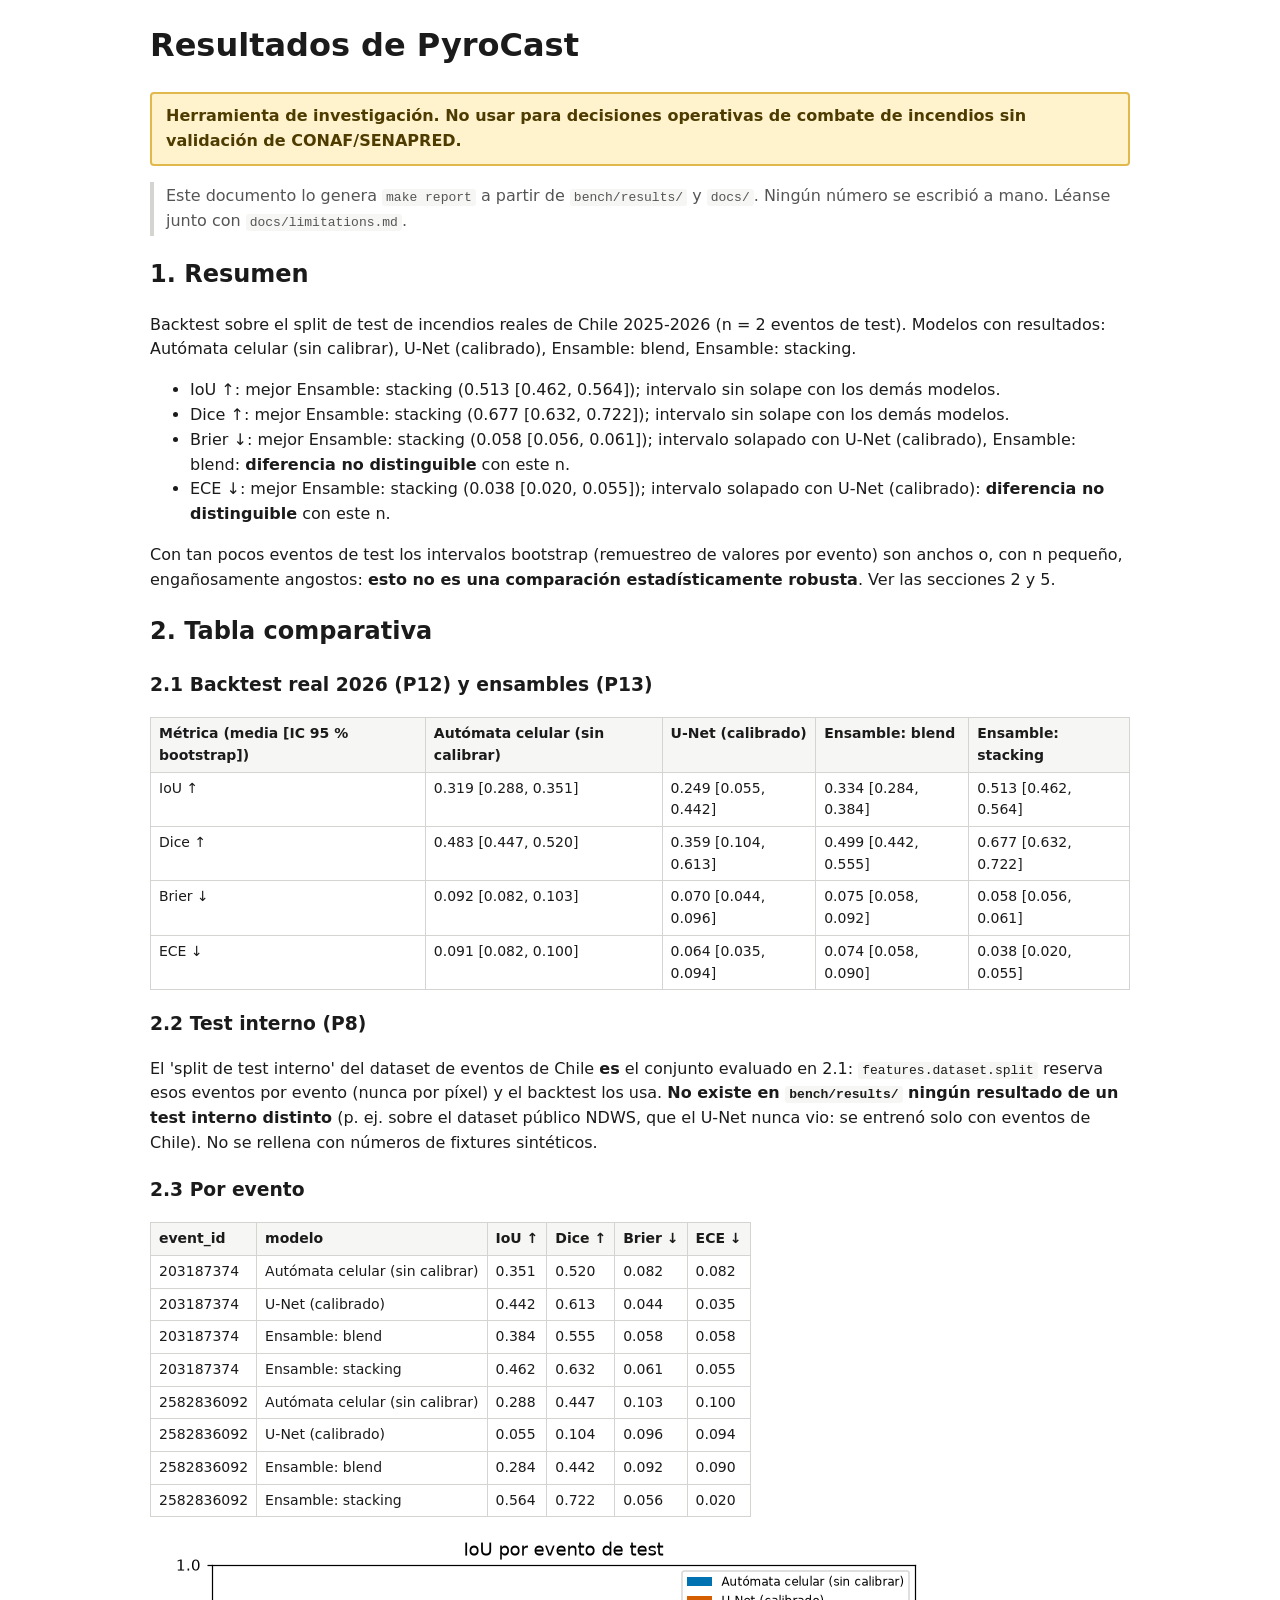
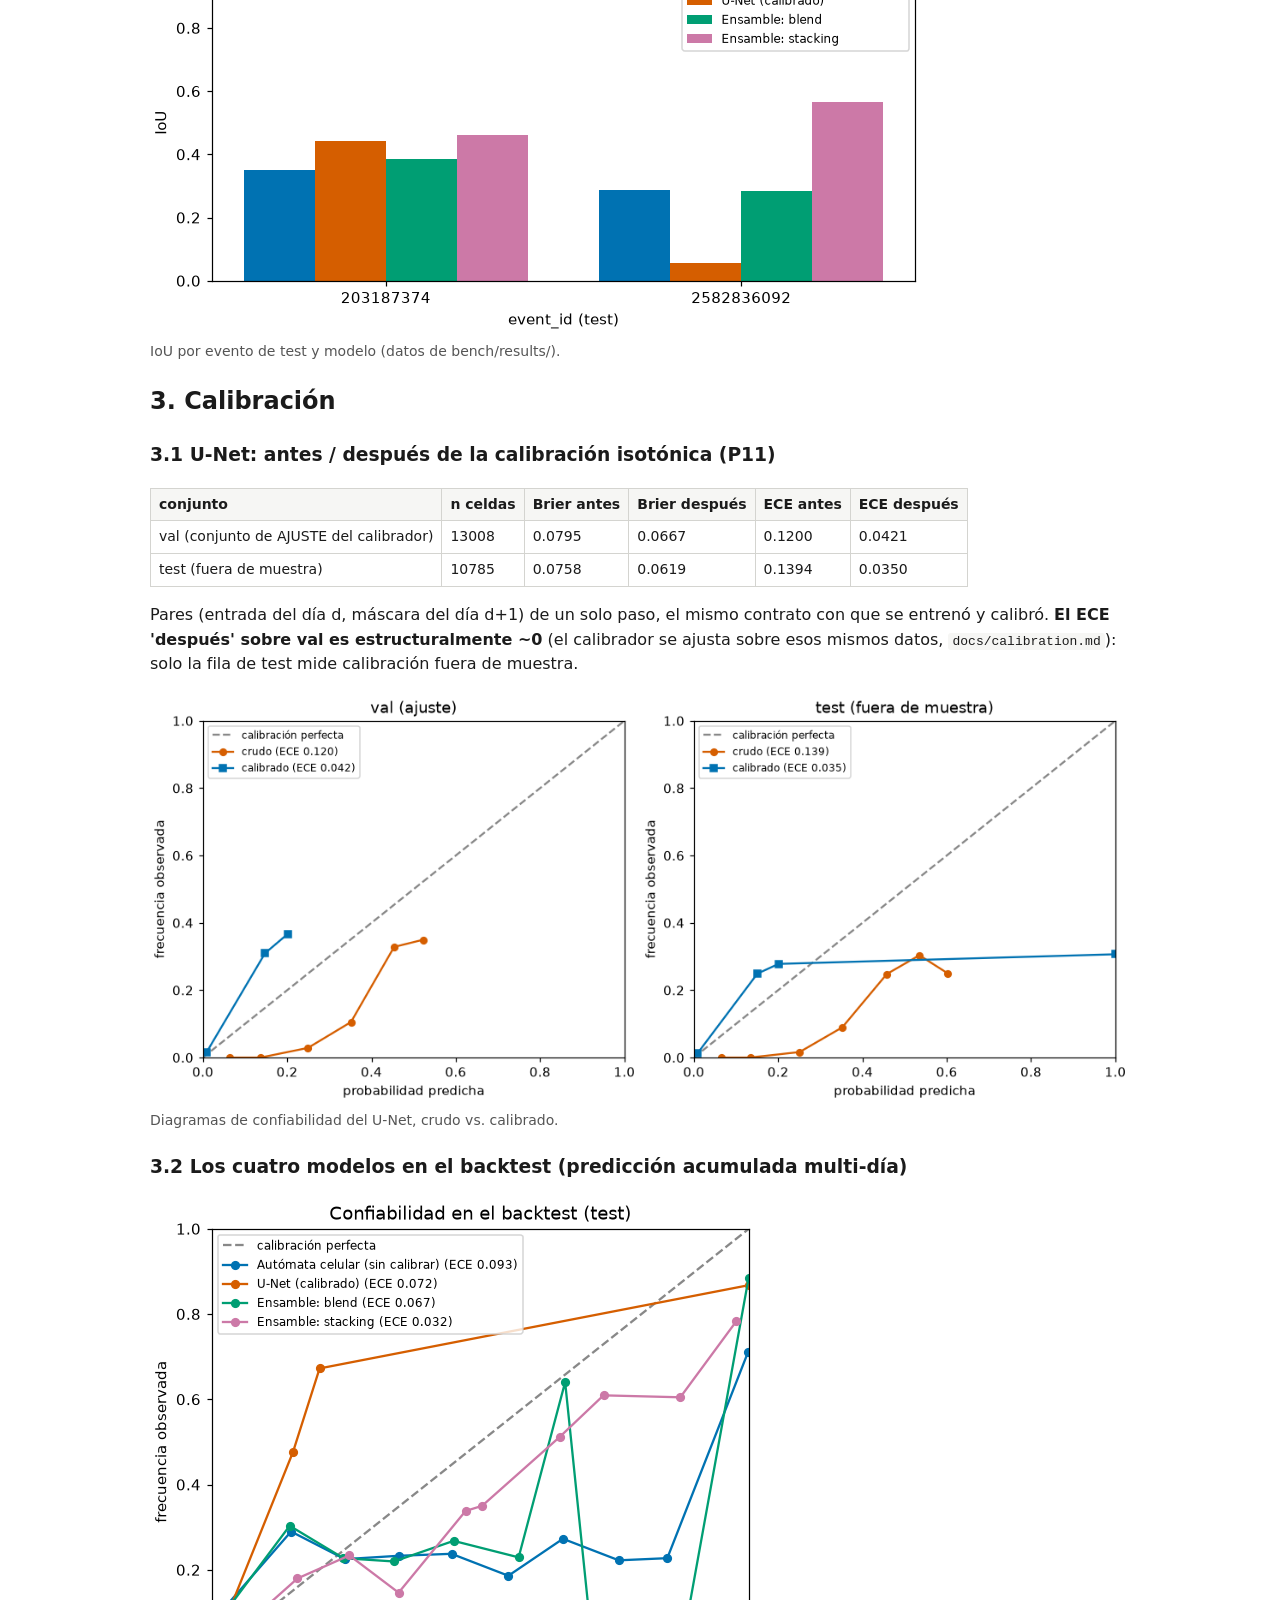
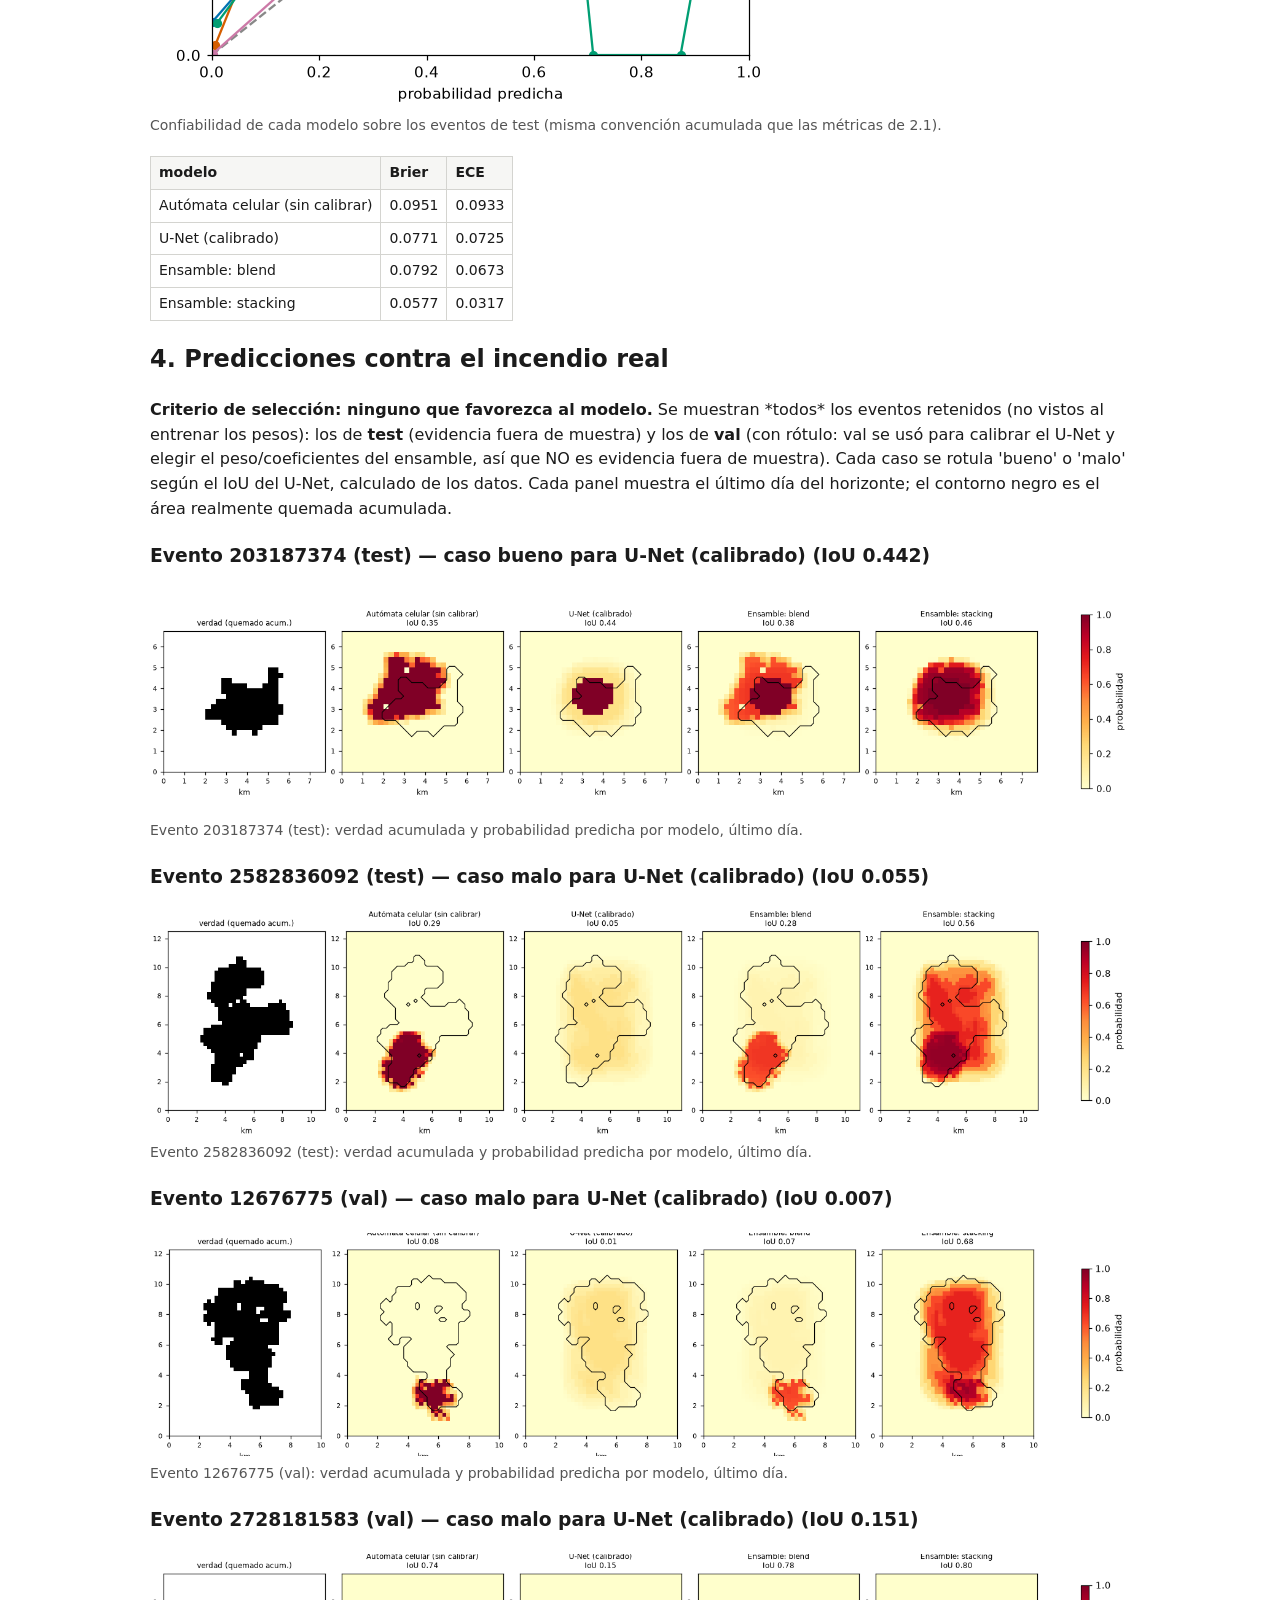
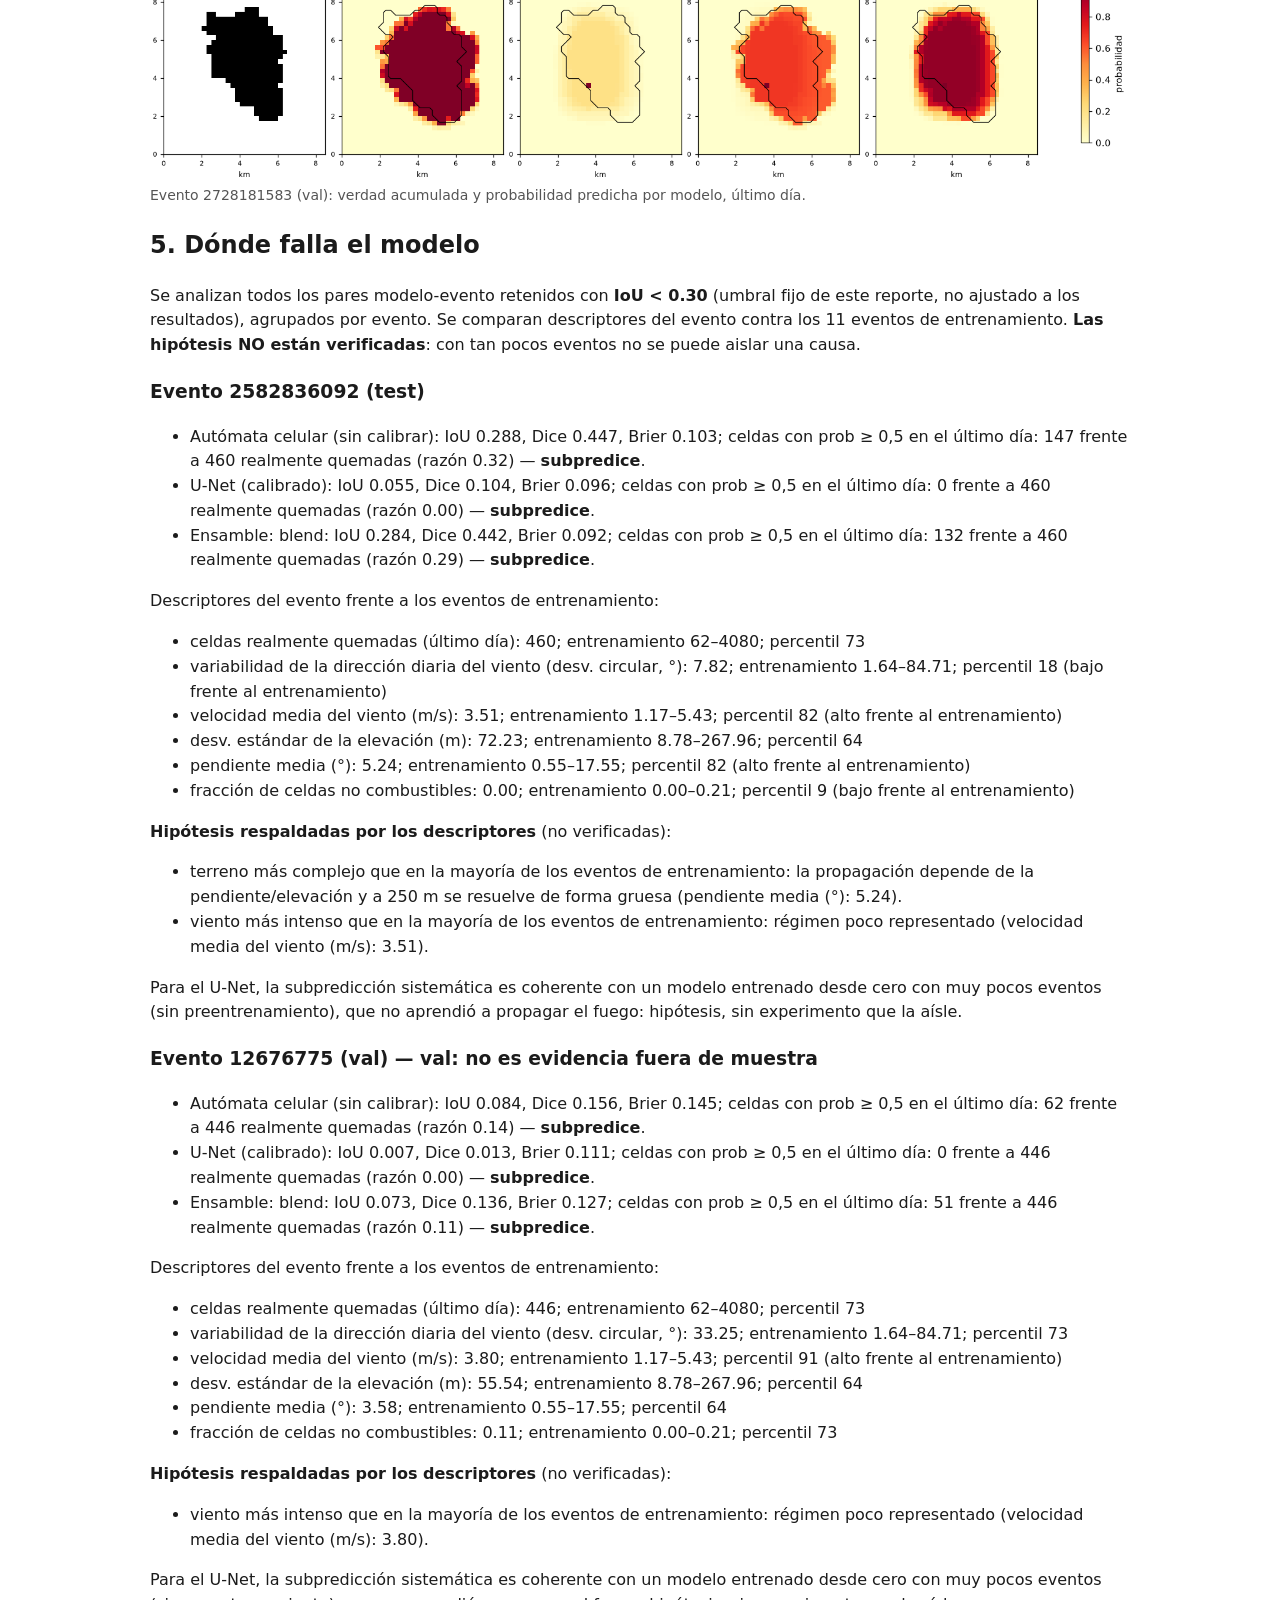
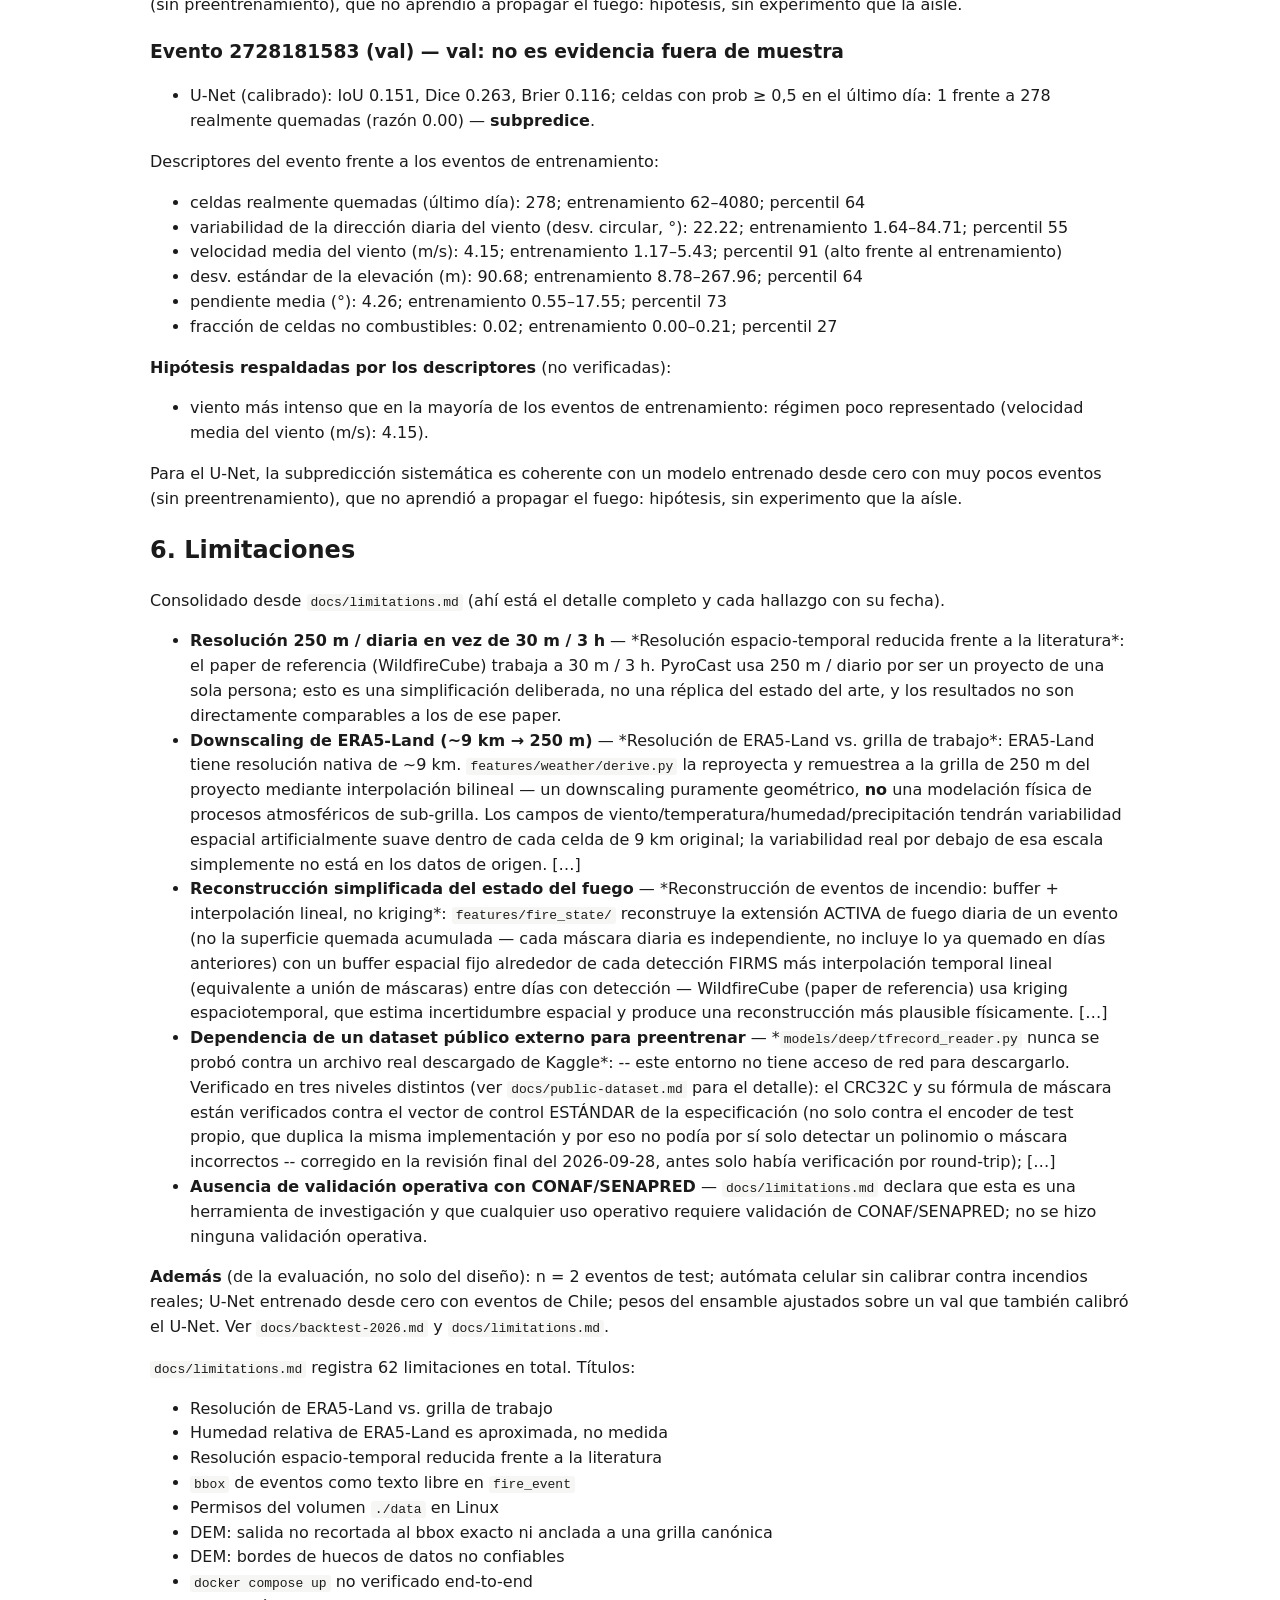
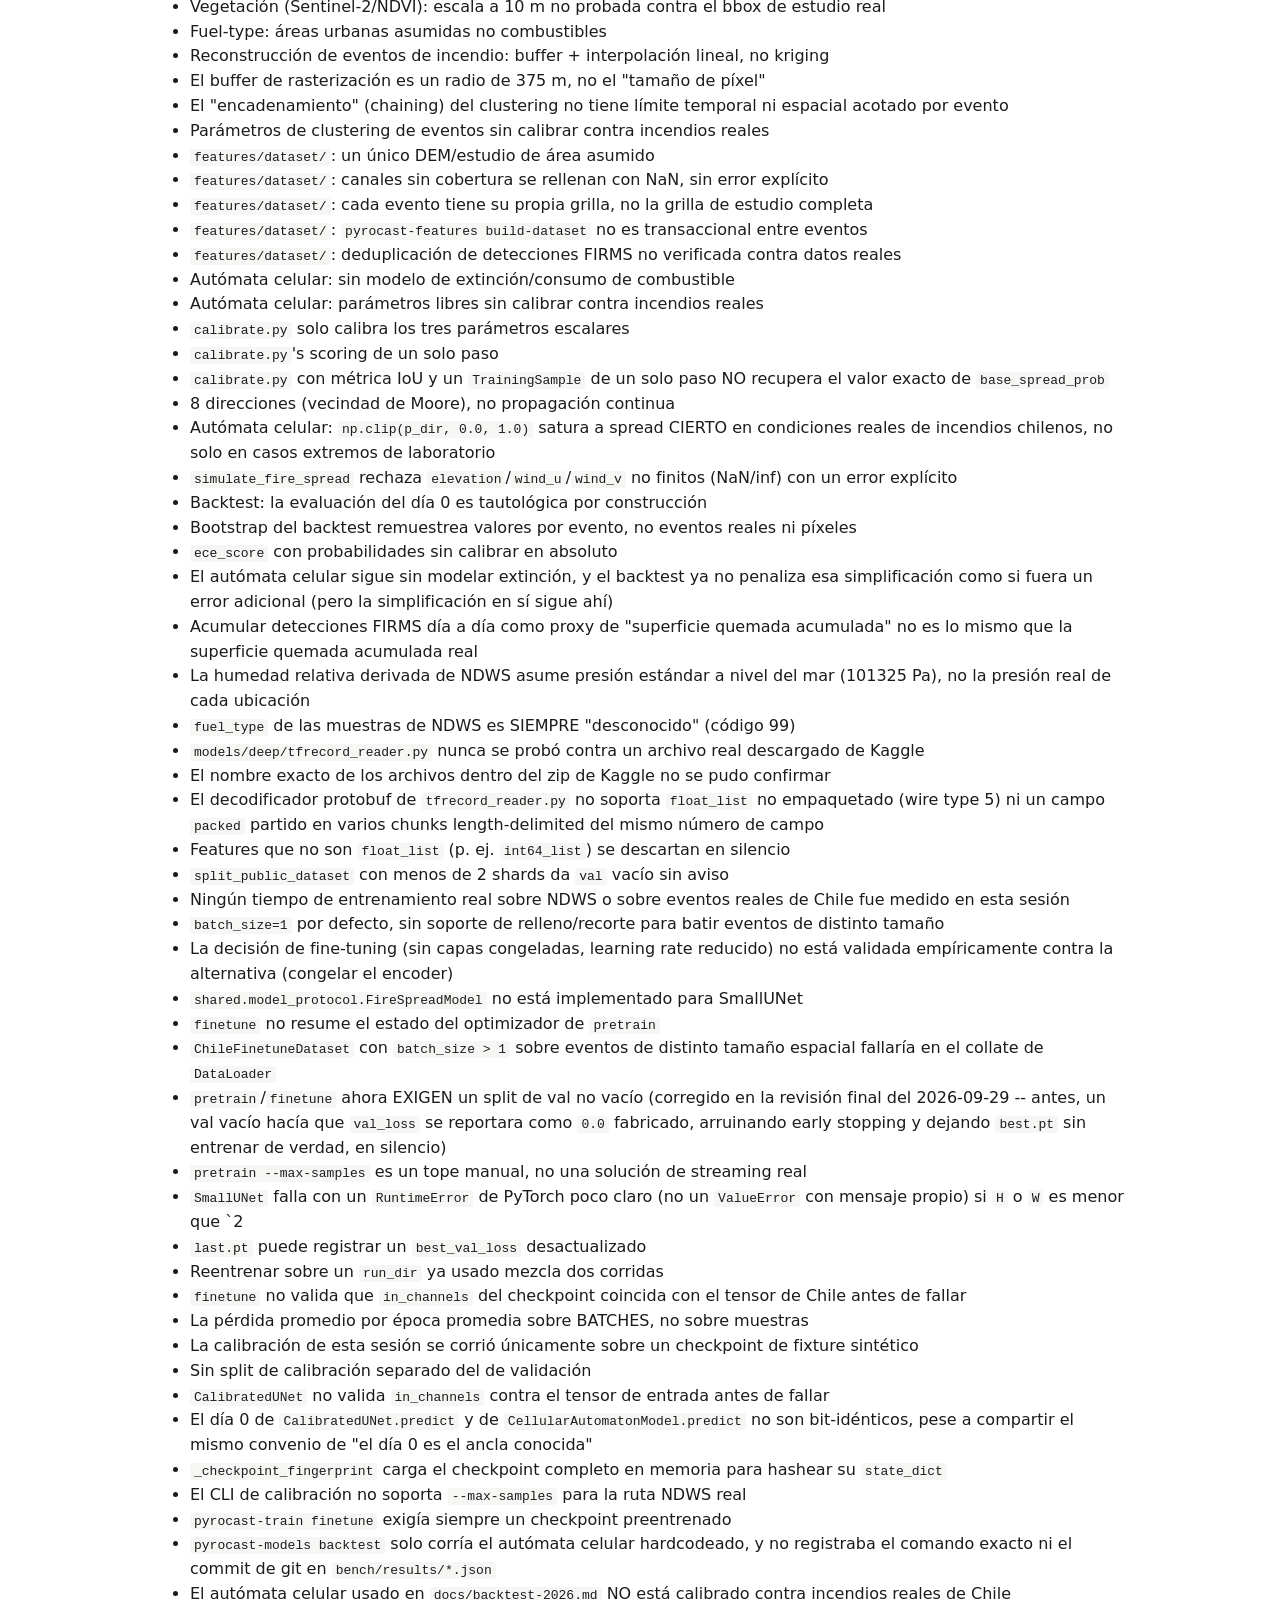
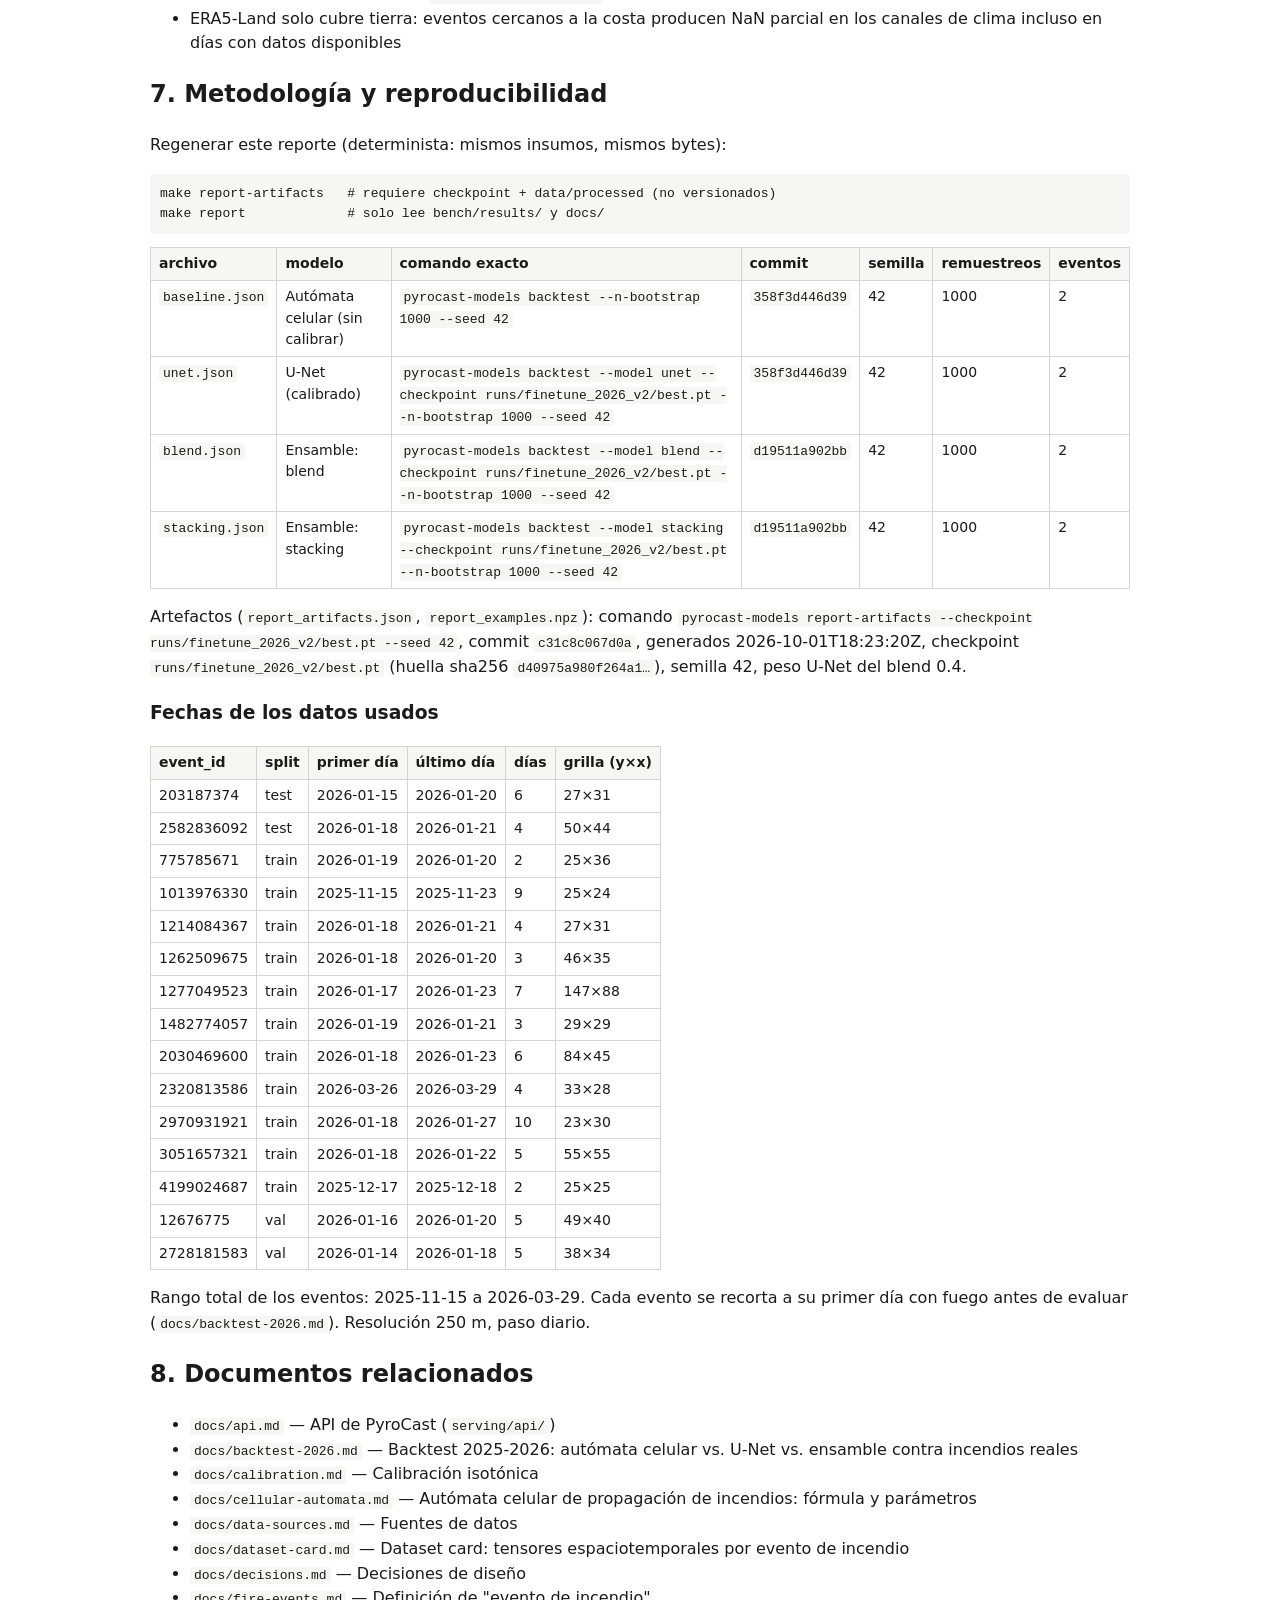
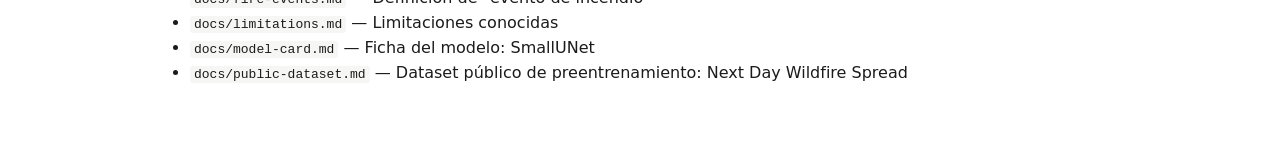
==== docs/results.html @ 5e548c37 "docs: generate results report (md/html, figures) from bench/results Co-Authored-By: Claude Sonnet 5." ====
<!doctype html>
<html lang="es"><head><meta charset="utf-8"><meta name="viewport" content="width=device-width, initial-scale=1"><title>PyroCast — resultados</title><style>
:root{--bg:#fff;--fg:#1b1b1b;--muted:#555;--line:#d4d4d0;--panel:#f6f6f4;--warn-bg:#fff3cd;
--warn-fg:#4d3b00;--warn-line:#e0b84c}
@media (prefers-color-scheme:dark){:root{--bg:#17181a;--fg:#ececec;--muted:#b0b0b0;
--line:#3a3d41;--panel:#202225;--warn-bg:#3d3210;--warn-fg:#ffe9a6;--warn-line:#8a7220}}
body{background:var(--bg);color:var(--fg);font:16px/1.55 system-ui,-apple-system,sans-serif;
margin:0;padding:0 16px 48px}
main{max-width:980px;margin:0 auto}
.notice{background:var(--warn-bg);color:var(--warn-fg);border:2px solid var(--warn-line);
padding:10px 14px;margin:16px 0;border-radius:4px;font-weight:600}
table{border-collapse:collapse;width:100%;margin:12px 0;font-size:14px;display:block;
overflow-x:auto}
th,td{border:1px solid var(--line);padding:5px 8px;text-align:left;vertical-align:top}
th{background:var(--panel)}
figure{margin:20px 0}img{max-width:100%;height:auto;background:#fff}
figcaption{color:var(--muted);font-size:14px}
code,pre{background:var(--panel);padding:1px 4px;border-radius:3px;font-size:13px}
pre{padding:10px;overflow-x:auto}
blockquote{border-left:4px solid var(--line);margin:12px 0;padding:2px 12px;color:var(--muted)}
</style></head><body><main><h1>Resultados de PyroCast</h1><p class="notice"><strong>Herramienta de investigación. No usar para decisiones operativas de combate de incendios sin validación de CONAF/SENAPRED.</strong></p><blockquote>Este documento lo genera <code>make report</code> a partir de <code>bench/results/</code> y <code>docs/</code>. Ningún número se escribió a mano. Léanse junto con <code>docs/limitations.md</code>.</blockquote><h2>1. Resumen</h2><p>Backtest sobre el split de test de incendios reales de Chile 2025-2026 (n = 2 eventos de test). Modelos con resultados: Autómata celular (sin calibrar), U-Net (calibrado), Ensamble: blend, Ensamble: stacking.</p><ul><li>IoU ↑: mejor Ensamble: stacking (0.513 [0.462, 0.564]); intervalo sin solape con los demás modelos.</li><li>Dice ↑: mejor Ensamble: stacking (0.677 [0.632, 0.722]); intervalo sin solape con los demás modelos.</li><li>Brier ↓: mejor Ensamble: stacking (0.058 [0.056, 0.061]); intervalo solapado con U-Net (calibrado), Ensamble: blend: <strong>diferencia no distinguible</strong> con este n.</li><li>ECE ↓: mejor Ensamble: stacking (0.038 [0.020, 0.055]); intervalo solapado con U-Net (calibrado): <strong>diferencia no distinguible</strong> con este n.</li></ul><p>Con tan pocos eventos de test los intervalos bootstrap (remuestreo de valores por evento) son anchos o, con n pequeño, engañosamente angostos: <strong>esto no es una comparación estadísticamente robusta</strong>. Ver las secciones 2 y 5.</p><h2>2. Tabla comparativa</h2><h3>2.1 Backtest real 2026 (P12) y ensambles (P13)</h3><table><thead><tr><th>Métrica (media [IC 95 % bootstrap])</th><th>Autómata celular (sin calibrar)</th><th>U-Net (calibrado)</th><th>Ensamble: blend</th><th>Ensamble: stacking</th></tr></thead><tbody><tr><td>IoU ↑</td><td>0.319 [0.288, 0.351]</td><td>0.249 [0.055, 0.442]</td><td>0.334 [0.284, 0.384]</td><td>0.513 [0.462, 0.564]</td></tr><tr><td>Dice ↑</td><td>0.483 [0.447, 0.520]</td><td>0.359 [0.104, 0.613]</td><td>0.499 [0.442, 0.555]</td><td>0.677 [0.632, 0.722]</td></tr><tr><td>Brier ↓</td><td>0.092 [0.082, 0.103]</td><td>0.070 [0.044, 0.096]</td><td>0.075 [0.058, 0.092]</td><td>0.058 [0.056, 0.061]</td></tr><tr><td>ECE ↓</td><td>0.091 [0.082, 0.100]</td><td>0.064 [0.035, 0.094]</td><td>0.074 [0.058, 0.090]</td><td>0.038 [0.020, 0.055]</td></tr></tbody></table><h3>2.2 Test interno (P8)</h3><p>El 'split de test interno' del dataset de eventos de Chile <strong>es</strong> el conjunto evaluado en 2.1: <code>features.dataset.split</code> reserva esos eventos por evento (nunca por píxel) y el backtest los usa. <strong>No existe en <code>bench/results/</code> ningún resultado de un test interno distinto</strong> (p. ej. sobre el dataset público NDWS, que el U-Net nunca vio: se entrenó solo con eventos de Chile). No se rellena con números de fixtures sintéticos.</p><h3>2.3 Por evento</h3><table><thead><tr><th>event_id</th><th>modelo</th><th>IoU ↑</th><th>Dice ↑</th><th>Brier ↓</th><th>ECE ↓</th></tr></thead><tbody><tr><td>203187374</td><td>Autómata celular (sin calibrar)</td><td>0.351</td><td>0.520</td><td>0.082</td><td>0.082</td></tr><tr><td>203187374</td><td>U-Net (calibrado)</td><td>0.442</td><td>0.613</td><td>0.044</td><td>0.035</td></tr><tr><td>203187374</td><td>Ensamble: blend</td><td>0.384</td><td>0.555</td><td>0.058</td><td>0.058</td></tr><tr><td>203187374</td><td>Ensamble: stacking</td><td>0.462</td><td>0.632</td><td>0.061</td><td>0.055</td></tr><tr><td>2582836092</td><td>Autómata celular (sin calibrar)</td><td>0.288</td><td>0.447</td><td>0.103</td><td>0.100</td></tr><tr><td>2582836092</td><td>U-Net (calibrado)</td><td>0.055</td><td>0.104</td><td>0.096</td><td>0.094</td></tr><tr><td>2582836092</td><td>Ensamble: blend</td><td>0.284</td><td>0.442</td><td>0.092</td><td>0.090</td></tr><tr><td>2582836092</td><td>Ensamble: stacking</td><td>0.564</td><td>0.722</td><td>0.056</td><td>0.020</td></tr></tbody></table><figure><img src="[data-uri]" alt="IoU por evento de test y modelo (datos de bench/results/)."><figcaption>IoU por evento de test y modelo (datos de bench/results/).</figcaption></figure><h2>3. Calibración</h2><h3>3.1 U-Net: antes / después de la calibración isotónica (P11)</h3><table><thead><tr><th>conjunto</th><th>n celdas</th><th>Brier antes</th><th>Brier después</th><th>ECE antes</th><th>ECE después</th></tr></thead><tbody><tr><td>val (conjunto de AJUSTE del calibrador)</td><td>13008</td><td>0.0795</td><td>0.0667</td><td>0.1200</td><td>0.0421</td></tr><tr><td>test (fuera de muestra)</td><td>10785</td><td>0.0758</td><td>0.0619</td><td>0.1394</td><td>0.0350</td></tr></tbody></table><p>Pares (entrada del día d, máscara del día d+1) de un solo paso, el mismo contrato con que se entrenó y calibró. <strong>El ECE 'después' sobre val es estructuralmente ~0</strong> (el calibrador se ajusta sobre esos mismos datos, <code>docs/calibration.md</code>): solo la fila de test mide calibración fuera de muestra.</p><figure><img src="[data-uri]" alt="Diagramas de confiabilidad del U-Net, crudo vs. calibrado."><figcaption>Diagramas de confiabilidad del U-Net, crudo vs. calibrado.</figcaption></figure><h3>3.2 Los cuatro modelos en el backtest (predicción acumulada multi-día)</h3><figure><img src="[data-uri]" alt="Confiabilidad de cada modelo sobre los eventos de test (misma convención acumulada que las métricas de 2.1)."><figcaption>Confiabilidad de cada modelo sobre los eventos de test (misma convención acumulada que las métricas de 2.1).</figcaption></figure><table><thead><tr><th>modelo</th><th>Brier</th><th>ECE</th></tr></thead><tbody><tr><td>Autómata celular (sin calibrar)</td><td>0.0951</td><td>0.0933</td></tr><tr><td>U-Net (calibrado)</td><td>0.0771</td><td>0.0725</td></tr><tr><td>Ensamble: blend</td><td>0.0792</td><td>0.0673</td></tr><tr><td>Ensamble: stacking</td><td>0.0577</td><td>0.0317</td></tr></tbody></table><h2>4. Predicciones contra el incendio real</h2><p><strong>Criterio de selección: ninguno que favorezca al modelo.</strong> Se muestran *todos* los eventos retenidos (no vistos al entrenar los pesos): los de <strong>test</strong> (evidencia fuera de muestra) y los de <strong>val</strong> (con rótulo: val se usó para calibrar el U-Net y elegir el peso/coeficientes del ensamble, así que NO es evidencia fuera de muestra). Cada caso se rotula 'bueno' o 'malo' según el IoU del U-Net, calculado de los datos. Cada panel muestra el último día del horizonte; el contorno negro es el área realmente quemada acumulada.</p><h3>Evento 203187374 (test) — caso bueno para U-Net (calibrado) (IoU 0.442)</h3><figure><img src="[data-uri]" alt="Evento 203187374 (test): verdad acumulada y probabilidad predicha por modelo, último día."><figcaption>Evento 203187374 (test): verdad acumulada y probabilidad predicha por modelo, último día.</figcaption></figure><h3>Evento 2582836092 (test) — caso malo para U-Net (calibrado) (IoU 0.055)</h3><figure><img src="[data-uri]" alt="Evento 2582836092 (test): verdad acumulada y probabilidad predicha por modelo, último día."><figcaption>Evento 2582836092 (test): verdad acumulada y probabilidad predicha por modelo, último día.</figcaption></figure><h3>Evento 12676775 (val) — caso malo para U-Net (calibrado) (IoU 0.007)</h3><figure><img src="[data-uri]" alt="Evento 12676775 (val): verdad acumulada y probabilidad predicha por modelo, último día."><figcaption>Evento 12676775 (val): verdad acumulada y probabilidad predicha por modelo, último día.</figcaption></figure><h3>Evento 2728181583 (val) — caso malo para U-Net (calibrado) (IoU 0.151)</h3><figure><img src="[data-uri]" alt="Evento 2728181583 (val): verdad acumulada y probabilidad predicha por modelo, último día."><figcaption>Evento 2728181583 (val): verdad acumulada y probabilidad predicha por modelo, último día.</figcaption></figure><h2>5. Dónde falla el modelo</h2><p>Se analizan todos los pares modelo-evento retenidos con <strong>IoU &lt; 0.30</strong> (umbral fijo de este reporte, no ajustado a los resultados), agrupados por evento. Se comparan descriptores del evento contra los 11 eventos de entrenamiento. <strong>Las hipótesis NO están verificadas</strong>: con tan pocos eventos no se puede aislar una causa.</p><h3>Evento 2582836092 (test)</h3><ul><li>Autómata celular (sin calibrar): IoU 0.288, Dice 0.447, Brier 0.103; celdas con prob ≥ 0,5 en el último día: 147 frente a 460 realmente quemadas (razón 0.32) — <strong>subpredice</strong>.</li><li>U-Net (calibrado): IoU 0.055, Dice 0.104, Brier 0.096; celdas con prob ≥ 0,5 en el último día: 0 frente a 460 realmente quemadas (razón 0.00) — <strong>subpredice</strong>.</li><li>Ensamble: blend: IoU 0.284, Dice 0.442, Brier 0.092; celdas con prob ≥ 0,5 en el último día: 132 frente a 460 realmente quemadas (razón 0.29) — <strong>subpredice</strong>.</li></ul><p>Descriptores del evento frente a los eventos de entrenamiento:</p><ul><li>celdas realmente quemadas (último día): 460; entrenamiento 62–4080; percentil 73</li><li>variabilidad de la dirección diaria del viento (desv. circular, °): 7.82; entrenamiento 1.64–84.71; percentil 18 (bajo frente al entrenamiento)</li><li>velocidad media del viento (m/s): 3.51; entrenamiento 1.17–5.43; percentil 82 (alto frente al entrenamiento)</li><li>desv. estándar de la elevación (m): 72.23; entrenamiento 8.78–267.96; percentil 64</li><li>pendiente media (°): 5.24; entrenamiento 0.55–17.55; percentil 82 (alto frente al entrenamiento)</li><li>fracción de celdas no combustibles: 0.00; entrenamiento 0.00–0.21; percentil 9 (bajo frente al entrenamiento)</li></ul><p><strong>Hipótesis respaldadas por los descriptores</strong> (no verificadas):</p><ul><li>terreno más complejo que en la mayoría de los eventos de entrenamiento: la propagación depende de la pendiente/elevación y a 250 m se resuelve de forma gruesa (pendiente media (°): 5.24).</li><li>viento más intenso que en la mayoría de los eventos de entrenamiento: régimen poco representado (velocidad media del viento (m/s): 3.51).</li></ul><p>Para el U-Net, la subpredicción sistemática es coherente con un modelo entrenado desde cero con muy pocos eventos (sin preentrenamiento), que no aprendió a propagar el fuego: hipótesis, sin experimento que la aísle.</p><h3>Evento 12676775 (val) — val: no es evidencia fuera de muestra</h3><ul><li>Autómata celular (sin calibrar): IoU 0.084, Dice 0.156, Brier 0.145; celdas con prob ≥ 0,5 en el último día: 62 frente a 446 realmente quemadas (razón 0.14) — <strong>subpredice</strong>.</li><li>U-Net (calibrado): IoU 0.007, Dice 0.013, Brier 0.111; celdas con prob ≥ 0,5 en el último día: 0 frente a 446 realmente quemadas (razón 0.00) — <strong>subpredice</strong>.</li><li>Ensamble: blend: IoU 0.073, Dice 0.136, Brier 0.127; celdas con prob ≥ 0,5 en el último día: 51 frente a 446 realmente quemadas (razón 0.11) — <strong>subpredice</strong>.</li></ul><p>Descriptores del evento frente a los eventos de entrenamiento:</p><ul><li>celdas realmente quemadas (último día): 446; entrenamiento 62–4080; percentil 73</li><li>variabilidad de la dirección diaria del viento (desv. circular, °): 33.25; entrenamiento 1.64–84.71; percentil 73</li><li>velocidad media del viento (m/s): 3.80; entrenamiento 1.17–5.43; percentil 91 (alto frente al entrenamiento)</li><li>desv. estándar de la elevación (m): 55.54; entrenamiento 8.78–267.96; percentil 64</li><li>pendiente media (°): 3.58; entrenamiento 0.55–17.55; percentil 64</li><li>fracción de celdas no combustibles: 0.11; entrenamiento 0.00–0.21; percentil 73</li></ul><p><strong>Hipótesis respaldadas por los descriptores</strong> (no verificadas):</p><ul><li>viento más intenso que en la mayoría de los eventos de entrenamiento: régimen poco representado (velocidad media del viento (m/s): 3.80).</li></ul><p>Para el U-Net, la subpredicción sistemática es coherente con un modelo entrenado desde cero con muy pocos eventos (sin preentrenamiento), que no aprendió a propagar el fuego: hipótesis, sin experimento que la aísle.</p><h3>Evento 2728181583 (val) — val: no es evidencia fuera de muestra</h3><ul><li>U-Net (calibrado): IoU 0.151, Dice 0.263, Brier 0.116; celdas con prob ≥ 0,5 en el último día: 1 frente a 278 realmente quemadas (razón 0.00) — <strong>subpredice</strong>.</li></ul><p>Descriptores del evento frente a los eventos de entrenamiento:</p><ul><li>celdas realmente quemadas (último día): 278; entrenamiento 62–4080; percentil 64</li><li>variabilidad de la dirección diaria del viento (desv. circular, °): 22.22; entrenamiento 1.64–84.71; percentil 55</li><li>velocidad media del viento (m/s): 4.15; entrenamiento 1.17–5.43; percentil 91 (alto frente al entrenamiento)</li><li>desv. estándar de la elevación (m): 90.68; entrenamiento 8.78–267.96; percentil 64</li><li>pendiente media (°): 4.26; entrenamiento 0.55–17.55; percentil 73</li><li>fracción de celdas no combustibles: 0.02; entrenamiento 0.00–0.21; percentil 27</li></ul><p><strong>Hipótesis respaldadas por los descriptores</strong> (no verificadas):</p><ul><li>viento más intenso que en la mayoría de los eventos de entrenamiento: régimen poco representado (velocidad media del viento (m/s): 4.15).</li></ul><p>Para el U-Net, la subpredicción sistemática es coherente con un modelo entrenado desde cero con muy pocos eventos (sin preentrenamiento), que no aprendió a propagar el fuego: hipótesis, sin experimento que la aísle.</p><h2>6. Limitaciones</h2><p>Consolidado desde <code>docs/limitations.md</code> (ahí está el detalle completo y cada hallazgo con su fecha).</p><ul><li><strong>Resolución 250 m / diaria en vez de 30 m / 3 h</strong> — *Resolución espacio-temporal reducida frente a la literatura*: el paper de referencia (WildfireCube) trabaja a 30 m / 3 h. PyroCast usa 250 m / diario por ser un proyecto de una sola persona; esto es una simplificación deliberada, no una réplica del estado del arte, y los resultados no son directamente comparables a los de ese paper.</li><li><strong>Downscaling de ERA5-Land (~9 km → 250 m)</strong> — *Resolución de ERA5-Land vs. grilla de trabajo*: ERA5-Land tiene resolución nativa de ~9 km. <code>features/weather/derive.py</code> la reproyecta y remuestrea a la grilla de 250 m del proyecto mediante interpolación bilineal — un downscaling puramente geométrico, <strong>no</strong> una modelación física de procesos atmosféricos de sub-grilla. Los campos de viento/temperatura/humedad/precipitación tendrán variabilidad espacial artificialmente suave dentro de cada celda de 9 km original; la variabilidad real por debajo de esa escala simplemente no está en los datos de origen. […]</li><li><strong>Reconstrucción simplificada del estado del fuego</strong> — *Reconstrucción de eventos de incendio: buffer + interpolación lineal, no kriging*: <code>features/fire_state/</code> reconstruye la extensión ACTIVA de fuego diaria de un evento (no la superficie quemada acumulada — cada máscara diaria es independiente, no incluye lo ya quemado en días anteriores) con un buffer espacial fijo alrededor de cada detección FIRMS más interpolación temporal lineal (equivalente a unión de máscaras) entre días con detección — WildfireCube (paper de referencia) usa kriging espaciotemporal, que estima incertidumbre espacial y produce una reconstrucción más plausible físicamente. […]</li><li><strong>Dependencia de un dataset público externo para preentrenar</strong> — *<code>models/deep/tfrecord_reader.py</code> nunca se probó contra un archivo real descargado de Kaggle*: -- este entorno no tiene acceso de red para descargarlo. Verificado en tres niveles distintos (ver <code>docs/public-dataset.md</code> para el detalle): el CRC32C y su fórmula de máscara están verificados contra el vector de control ESTÁNDAR de la especificación (no solo contra el encoder de test propio, que duplica la misma implementación y por eso no podía por sí solo detectar un polinomio o máscara incorrectos -- corregido en la revisión final del 2026-09-28, antes solo había verificación por round-trip); […]</li><li><strong>Ausencia de validación operativa con CONAF/SENAPRED</strong> — <code>docs/limitations.md</code> declara que esta es una herramienta de investigación y que cualquier uso operativo requiere validación de CONAF/SENAPRED; no se hizo ninguna validación operativa.</li></ul><p><strong>Además</strong> (de la evaluación, no solo del diseño): n = 2 eventos de test; autómata celular sin calibrar contra incendios reales; U-Net entrenado desde cero con eventos de Chile; pesos del ensamble ajustados sobre un val que también calibró el U-Net. Ver <code>docs/backtest-2026.md</code> y <code>docs/limitations.md</code>.</p><p><code>docs/limitations.md</code> registra 62 limitaciones en total. Títulos:</p><ul><li>Resolución de ERA5-Land vs. grilla de trabajo</li><li>Humedad relativa de ERA5-Land es aproximada, no medida</li><li>Resolución espacio-temporal reducida frente a la literatura</li><li><code>bbox</code> de eventos como texto libre en <code>fire_event</code></li><li>Permisos del volumen <code>./data</code> en Linux</li><li>DEM: salida no recortada al bbox exacto ni anclada a una grilla canónica</li><li>DEM: bordes de huecos de datos no confiables</li><li><code>docker compose up</code> no verificado end-to-end</li><li>Vegetación (Sentinel-2/NDVI): escala a 10 m no probada contra el bbox de estudio real</li><li>Fuel-type: áreas urbanas asumidas no combustibles</li><li>Reconstrucción de eventos de incendio: buffer + interpolación lineal, no kriging</li><li>El buffer de rasterización es un radio de 375 m, no el "tamaño de píxel"</li><li>El "encadenamiento" (chaining) del clustering no tiene límite temporal ni espacial acotado por evento</li><li>Parámetros de clustering de eventos sin calibrar contra incendios reales</li><li><code>features/dataset/</code>: un único DEM/estudio de área asumido</li><li><code>features/dataset/</code>: canales sin cobertura se rellenan con NaN, sin error explícito</li><li><code>features/dataset/</code>: cada evento tiene su propia grilla, no la grilla de estudio completa</li><li><code>features/dataset/</code>: <code>pyrocast-features build-dataset</code> no es transaccional entre eventos</li><li><code>features/dataset/</code>: deduplicación de detecciones FIRMS no verificada contra datos reales</li><li>Autómata celular: sin modelo de extinción/consumo de combustible</li><li>Autómata celular: parámetros libres sin calibrar contra incendios reales</li><li><code>calibrate.py</code> solo calibra los tres parámetros escalares</li><li><code>calibrate.py</code>'s scoring de un solo paso</li><li><code>calibrate.py</code> con métrica IoU y un <code>TrainingSample</code> de un solo paso NO recupera el valor exacto de <code>base_spread_prob</code></li><li>8 direcciones (vecindad de Moore), no propagación continua</li><li>Autómata celular: <code>np.clip(p_dir, 0.0, 1.0)</code> satura a spread CIERTO en condiciones reales de incendios chilenos, no solo en casos extremos de laboratorio</li><li><code>simulate_fire_spread</code> rechaza <code>elevation</code>/<code>wind_u</code>/<code>wind_v</code> no finitos (NaN/inf) con un error explícito</li><li>Backtest: la evaluación del día 0 es tautológica por construcción</li><li>Bootstrap del backtest remuestrea valores por evento, no eventos reales ni píxeles</li><li><code>ece_score</code> con probabilidades sin calibrar en absoluto</li><li>El autómata celular sigue sin modelar extinción, y el backtest ya no penaliza esa simplificación como si fuera un error adicional (pero la simplificación en sí sigue ahí)</li><li>Acumular detecciones FIRMS día a día como proxy de "superficie quemada acumulada" no es lo mismo que la superficie quemada acumulada real</li><li>La humedad relativa derivada de NDWS asume presión estándar a nivel del mar (101325 Pa), no la presión real de cada ubicación</li><li><code>fuel_type</code> de las muestras de NDWS es SIEMPRE "desconocido" (código 99)</li><li><code>models/deep/tfrecord_reader.py</code> nunca se probó contra un archivo real descargado de Kaggle</li><li>El nombre exacto de los archivos dentro del zip de Kaggle no se pudo confirmar</li><li>El decodificador protobuf de <code>tfrecord_reader.py</code> no soporta <code>float_list</code> no empaquetado (wire type 5) ni un campo <code>packed</code> partido en varios chunks length-delimited del mismo número de campo</li><li>Features que no son <code>float_list</code> (p. ej. <code>int64_list</code>) se descartan en silencio</li><li><code>split_public_dataset</code> con menos de 2 shards da <code>val</code> vacío sin aviso</li><li>Ningún tiempo de entrenamiento real sobre NDWS o sobre eventos reales de Chile fue medido en esta sesión</li><li><code>batch_size=1</code> por defecto, sin soporte de relleno/recorte para batir eventos de distinto tamaño</li><li>La decisión de fine-tuning (sin capas congeladas, learning rate reducido) no está validada empíricamente contra la alternativa (congelar el encoder)</li><li><code>shared.model_protocol.FireSpreadModel</code> no está implementado para SmallUNet</li><li><code>finetune</code> no resume el estado del optimizador de <code>pretrain</code></li><li><code>ChileFinetuneDataset</code> con <code>batch_size &gt; 1</code> sobre eventos de distinto tamaño espacial fallaría en el collate de <code>DataLoader</code></li><li><code>pretrain</code>/<code>finetune</code> ahora EXIGEN un split de val no vacío (corregido en la revisión final del 2026-09-29 -- antes, un val vacío hacía que <code>val_loss</code> se reportara como <code>0.0</code> fabricado, arruinando early stopping y dejando <code>best.pt</code> sin entrenar de verdad, en silencio)</li><li><code>pretrain --max-samples</code> es un tope manual, no una solución de streaming real</li><li><code>SmallUNet</code> falla con un <code>RuntimeError</code> de PyTorch poco claro (no un <code>ValueError</code> con mensaje propio) si <code>H</code> o <code>W</code> es menor que `2</li><li><code>last.pt</code> puede registrar un <code>best_val_loss</code> desactualizado</li><li>Reentrenar sobre un <code>run_dir</code> ya usado mezcla dos corridas</li><li><code>finetune</code> no valida que <code>in_channels</code> del checkpoint coincida con el tensor de Chile antes de fallar</li><li>La pérdida promedio por época promedia sobre BATCHES, no sobre muestras</li><li>La calibración de esta sesión se corrió únicamente sobre un checkpoint de fixture sintético</li><li>Sin split de calibración separado del de validación</li><li><code>CalibratedUNet</code> no valida <code>in_channels</code> contra el tensor de entrada antes de fallar</li><li>El día 0 de <code>CalibratedUNet.predict</code> y de <code>CellularAutomatonModel.predict</code> no son bit-idénticos, pese a compartir el mismo convenio de "el día 0 es el ancla conocida"</li><li><code>_checkpoint_fingerprint</code> carga el checkpoint completo en memoria para hashear su <code>state_dict</code></li><li>El CLI de calibración no soporta <code>--max-samples</code> para la ruta NDWS real</li><li><code>pyrocast-train finetune</code> exigía siempre un checkpoint preentrenado</li><li><code>pyrocast-models backtest</code> solo corría el autómata celular hardcodeado, y no registraba el comando exacto ni el commit de git en <code>bench/results/*.json</code></li><li>El autómata celular usado en <code>docs/backtest-2026.md</code> NO está calibrado contra incendios reales de Chile</li><li>ERA5-Land solo cubre tierra: eventos cercanos a la costa producen NaN parcial en los canales de clima incluso en días con datos disponibles</li></ul><h2>7. Metodología y reproducibilidad</h2><p>Regenerar este reporte (determinista: mismos insumos, mismos bytes):</p><pre>make report-artifacts   # requiere checkpoint + data/processed (no versionados)
make report             # solo lee bench/results/ y docs/</pre><table><thead><tr><th>archivo</th><th>modelo</th><th>comando exacto</th><th>commit</th><th>semilla</th><th>remuestreos</th><th>eventos</th></tr></thead><tbody><tr><td><code>baseline.json</code></td><td>Autómata celular (sin calibrar)</td><td><code>pyrocast-models backtest --n-bootstrap 1000 --seed 42</code></td><td><code>358f3d446d39</code></td><td>42</td><td>1000</td><td>2</td></tr><tr><td><code>unet.json</code></td><td>U-Net (calibrado)</td><td><code>pyrocast-models backtest --model unet --checkpoint runs/finetune_2026_v2/best.pt --n-bootstrap 1000 --seed 42</code></td><td><code>358f3d446d39</code></td><td>42</td><td>1000</td><td>2</td></tr><tr><td><code>blend.json</code></td><td>Ensamble: blend</td><td><code>pyrocast-models backtest --model blend --checkpoint runs/finetune_2026_v2/best.pt --n-bootstrap 1000 --seed 42</code></td><td><code>d19511a902bb</code></td><td>42</td><td>1000</td><td>2</td></tr><tr><td><code>stacking.json</code></td><td>Ensamble: stacking</td><td><code>pyrocast-models backtest --model stacking --checkpoint runs/finetune_2026_v2/best.pt --n-bootstrap 1000 --seed 42</code></td><td><code>d19511a902bb</code></td><td>42</td><td>1000</td><td>2</td></tr></tbody></table><p>Artefactos (<code>report_artifacts.json</code>, <code>report_examples.npz</code>): comando <code>pyrocast-models report-artifacts --checkpoint runs/finetune_2026_v2/best.pt --seed 42</code>, commit <code>c31c8c067d0a</code>, generados 2026-10-01T18:23:20Z, checkpoint <code>runs/finetune_2026_v2/best.pt</code> (huella sha256 <code>d40975a980f264a1…</code>), semilla 42, peso U-Net del blend 0.4.</p><h3>Fechas de los datos usados</h3><table><thead><tr><th>event_id</th><th>split</th><th>primer día</th><th>último día</th><th>días</th><th>grilla (y×x)</th></tr></thead><tbody><tr><td>203187374</td><td>test</td><td>2026-01-15</td><td>2026-01-20</td><td>6</td><td>27×31</td></tr><tr><td>2582836092</td><td>test</td><td>2026-01-18</td><td>2026-01-21</td><td>4</td><td>50×44</td></tr><tr><td>775785671</td><td>train</td><td>2026-01-19</td><td>2026-01-20</td><td>2</td><td>25×36</td></tr><tr><td>1013976330</td><td>train</td><td>2025-11-15</td><td>2025-11-23</td><td>9</td><td>25×24</td></tr><tr><td>1214084367</td><td>train</td><td>2026-01-18</td><td>2026-01-21</td><td>4</td><td>27×31</td></tr><tr><td>1262509675</td><td>train</td><td>2026-01-18</td><td>2026-01-20</td><td>3</td><td>46×35</td></tr><tr><td>1277049523</td><td>train</td><td>2026-01-17</td><td>2026-01-23</td><td>7</td><td>147×88</td></tr><tr><td>1482774057</td><td>train</td><td>2026-01-19</td><td>2026-01-21</td><td>3</td><td>29×29</td></tr><tr><td>2030469600</td><td>train</td><td>2026-01-18</td><td>2026-01-23</td><td>6</td><td>84×45</td></tr><tr><td>2320813586</td><td>train</td><td>2026-03-26</td><td>2026-03-29</td><td>4</td><td>33×28</td></tr><tr><td>2970931921</td><td>train</td><td>2026-01-18</td><td>2026-01-27</td><td>10</td><td>23×30</td></tr><tr><td>3051657321</td><td>train</td><td>2026-01-18</td><td>2026-01-22</td><td>5</td><td>55×55</td></tr><tr><td>4199024687</td><td>train</td><td>2025-12-17</td><td>2025-12-18</td><td>2</td><td>25×25</td></tr><tr><td>12676775</td><td>val</td><td>2026-01-16</td><td>2026-01-20</td><td>5</td><td>49×40</td></tr><tr><td>2728181583</td><td>val</td><td>2026-01-14</td><td>2026-01-18</td><td>5</td><td>38×34</td></tr></tbody></table><p>Rango total de los eventos: 2025-11-15 a 2026-03-29. Cada evento se recorta a su primer día con fuego antes de evaluar (<code>docs/backtest-2026.md</code>). Resolución 250 m, paso diario.</p><h2>8. Documentos relacionados</h2><ul><li><code>docs/api.md</code> — API de PyroCast (<code>serving/api/</code>)</li><li><code>docs/backtest-2026.md</code> — Backtest 2025-2026: autómata celular vs. U-Net vs. ensamble contra incendios reales</li><li><code>docs/calibration.md</code> — Calibración isotónica</li><li><code>docs/cellular-automata.md</code> — Autómata celular de propagación de incendios: fórmula y parámetros</li><li><code>docs/data-sources.md</code> — Fuentes de datos</li><li><code>docs/dataset-card.md</code> — Dataset card: tensores espaciotemporales por evento de incendio</li><li><code>docs/decisions.md</code> — Decisiones de diseño</li><li><code>docs/fire-events.md</code> — Definición de "evento de incendio"</li><li><code>docs/limitations.md</code> — Limitaciones conocidas</li><li><code>docs/model-card.md</code> — Ficha del modelo: SmallUNet</li><li><code>docs/public-dataset.md</code> — Dataset público de preentrenamiento: Next Day Wildfire Spread</li></ul></main></body></html>
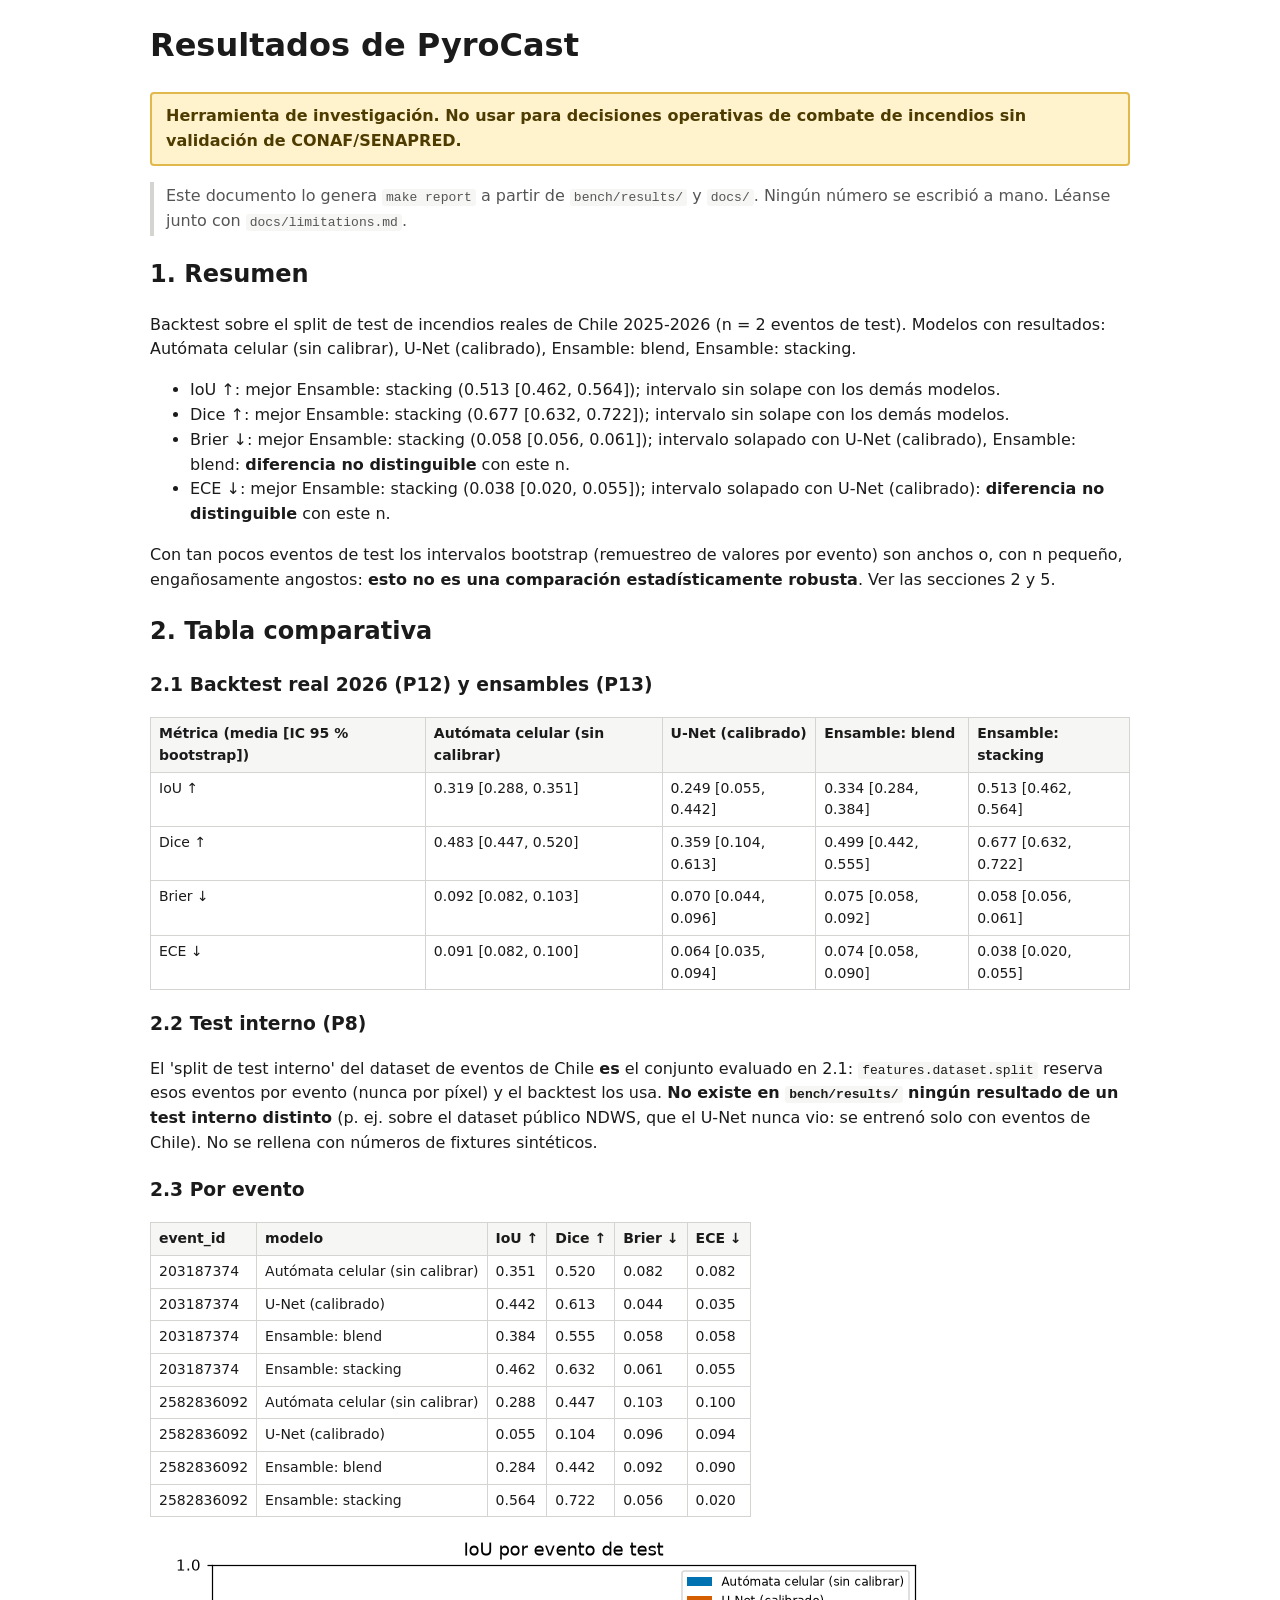
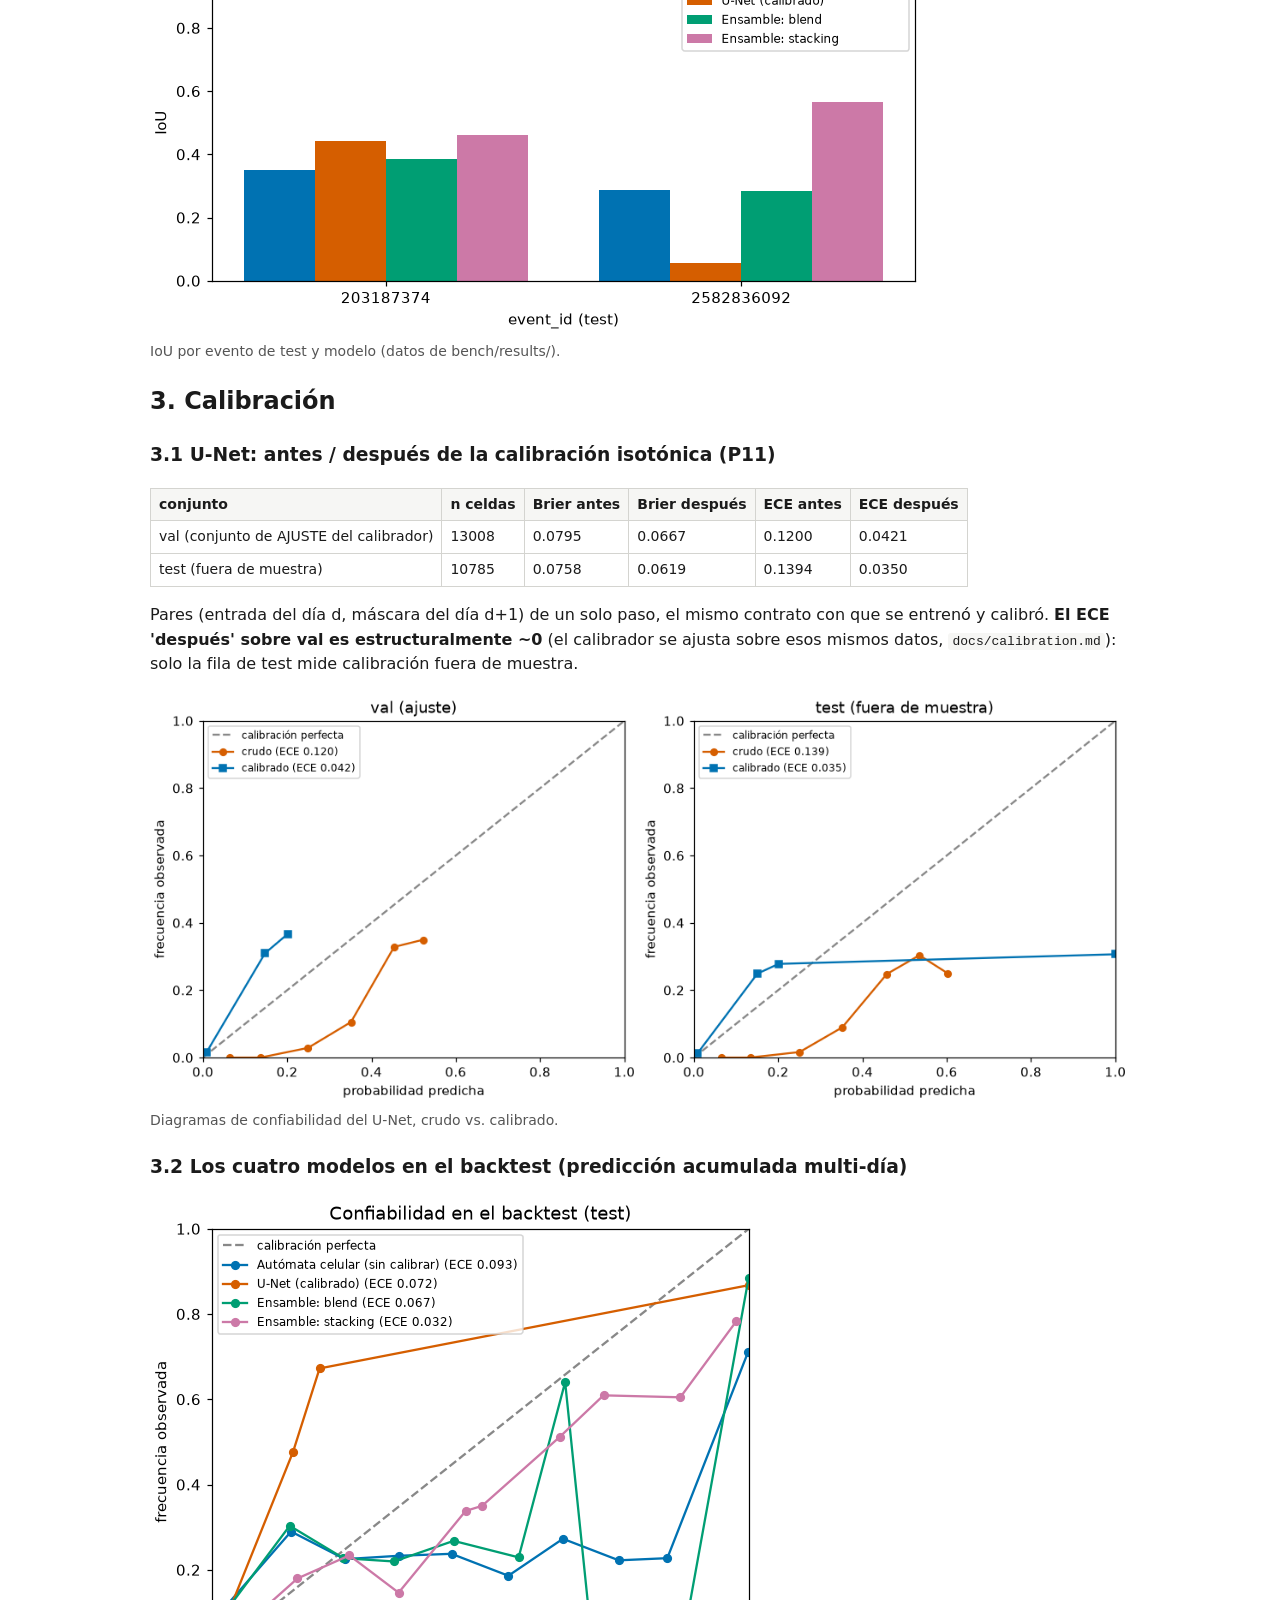
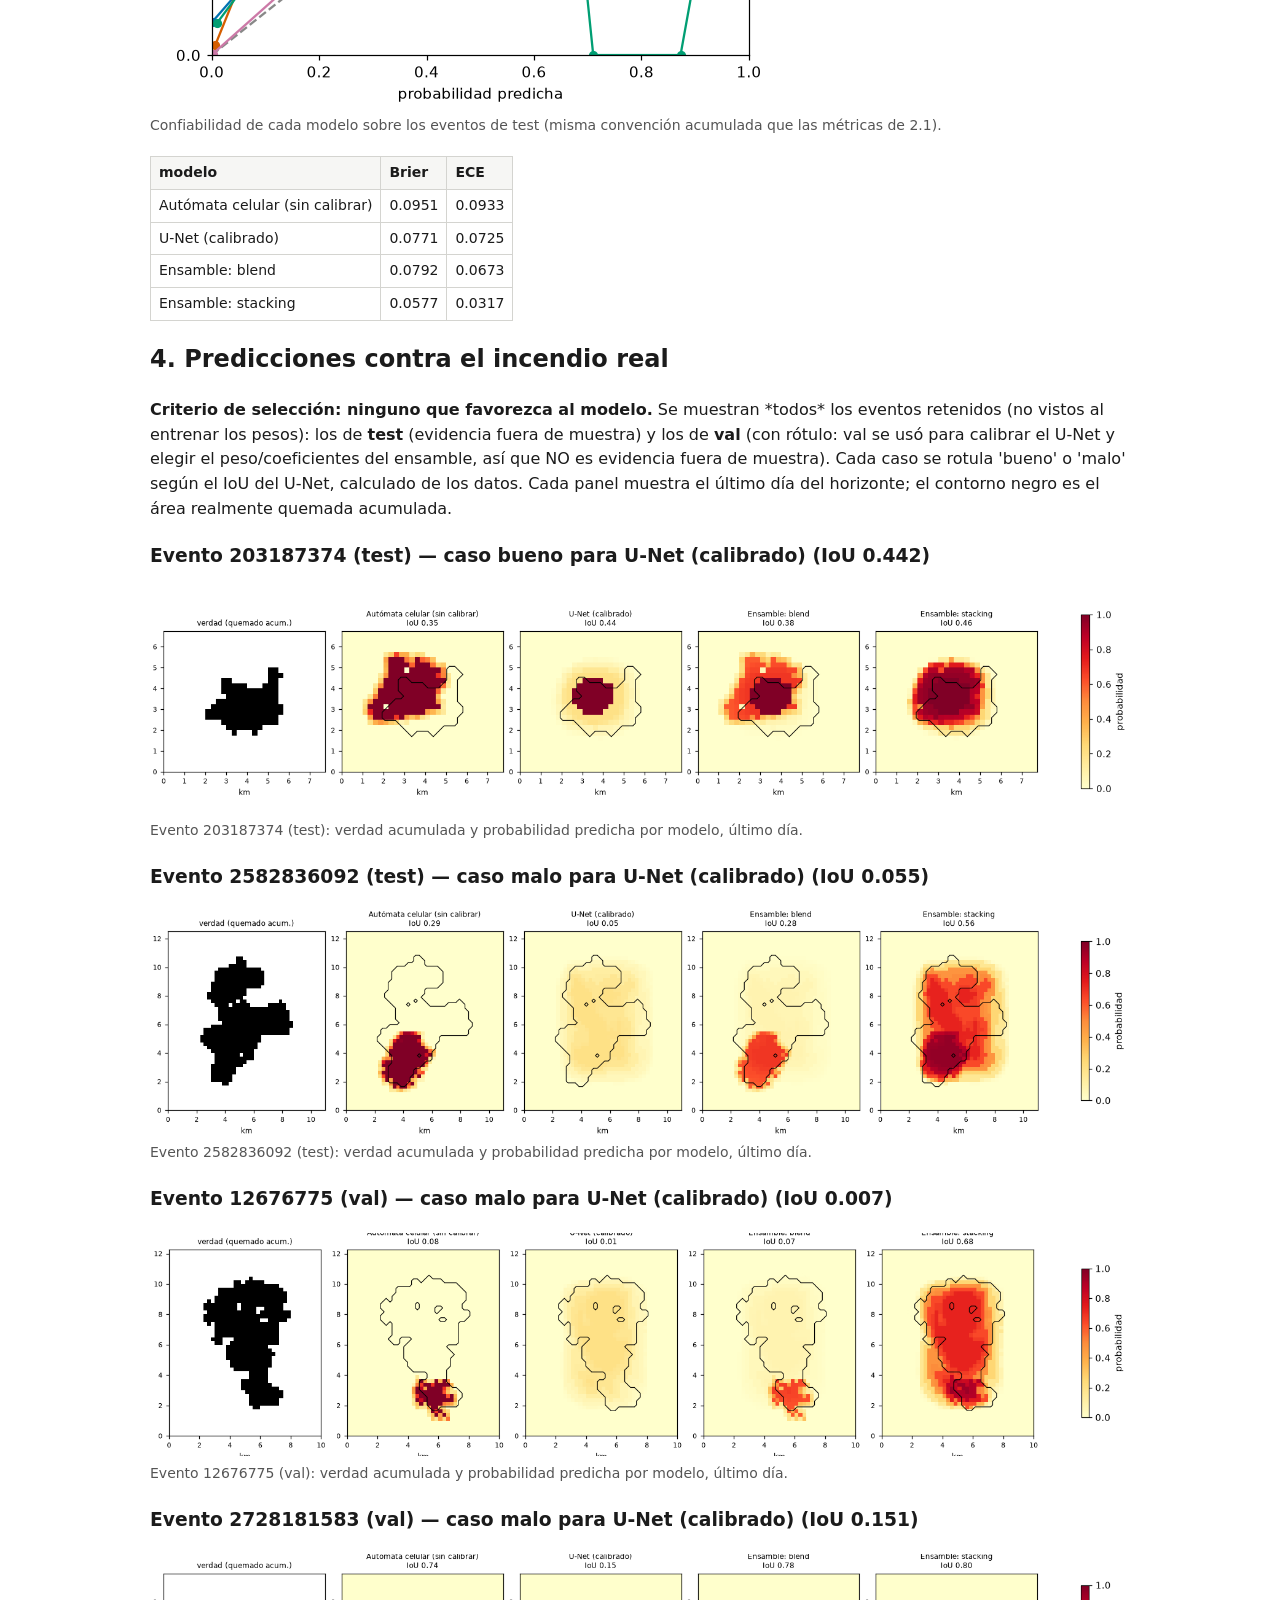
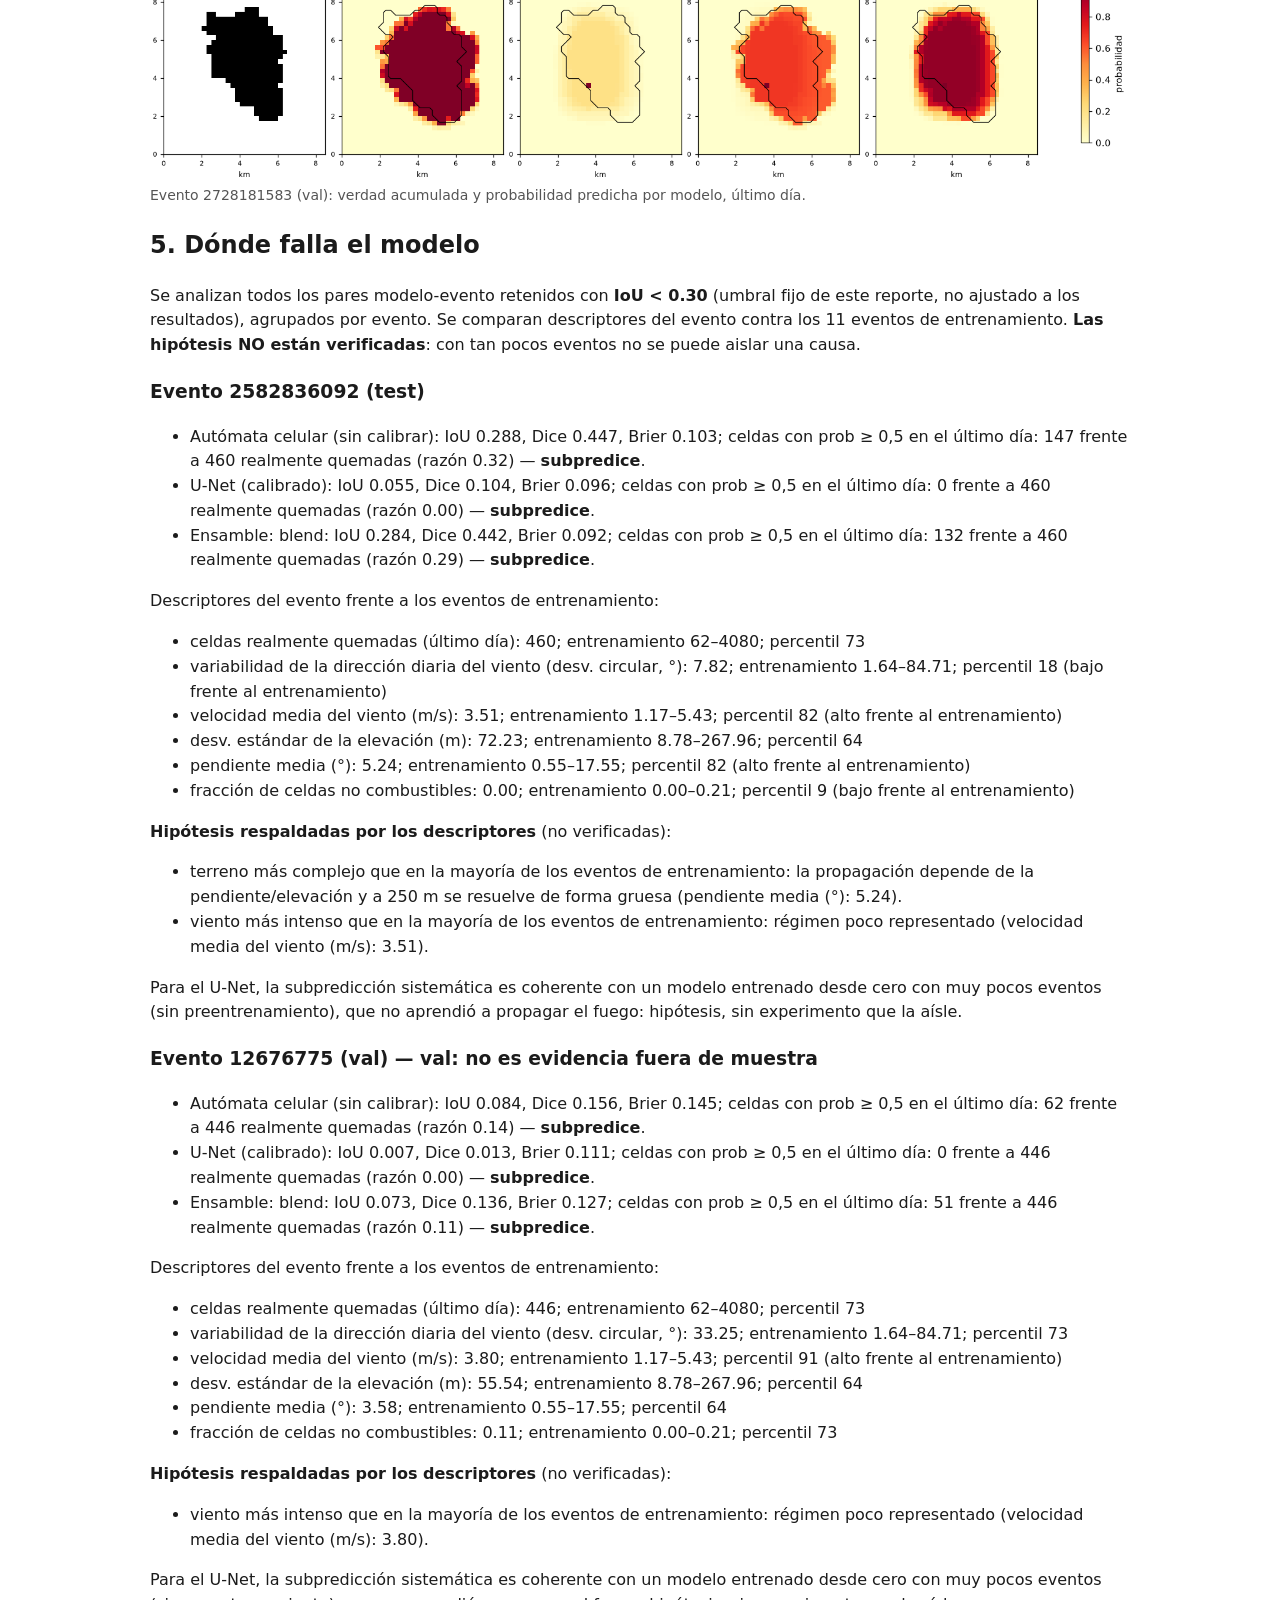
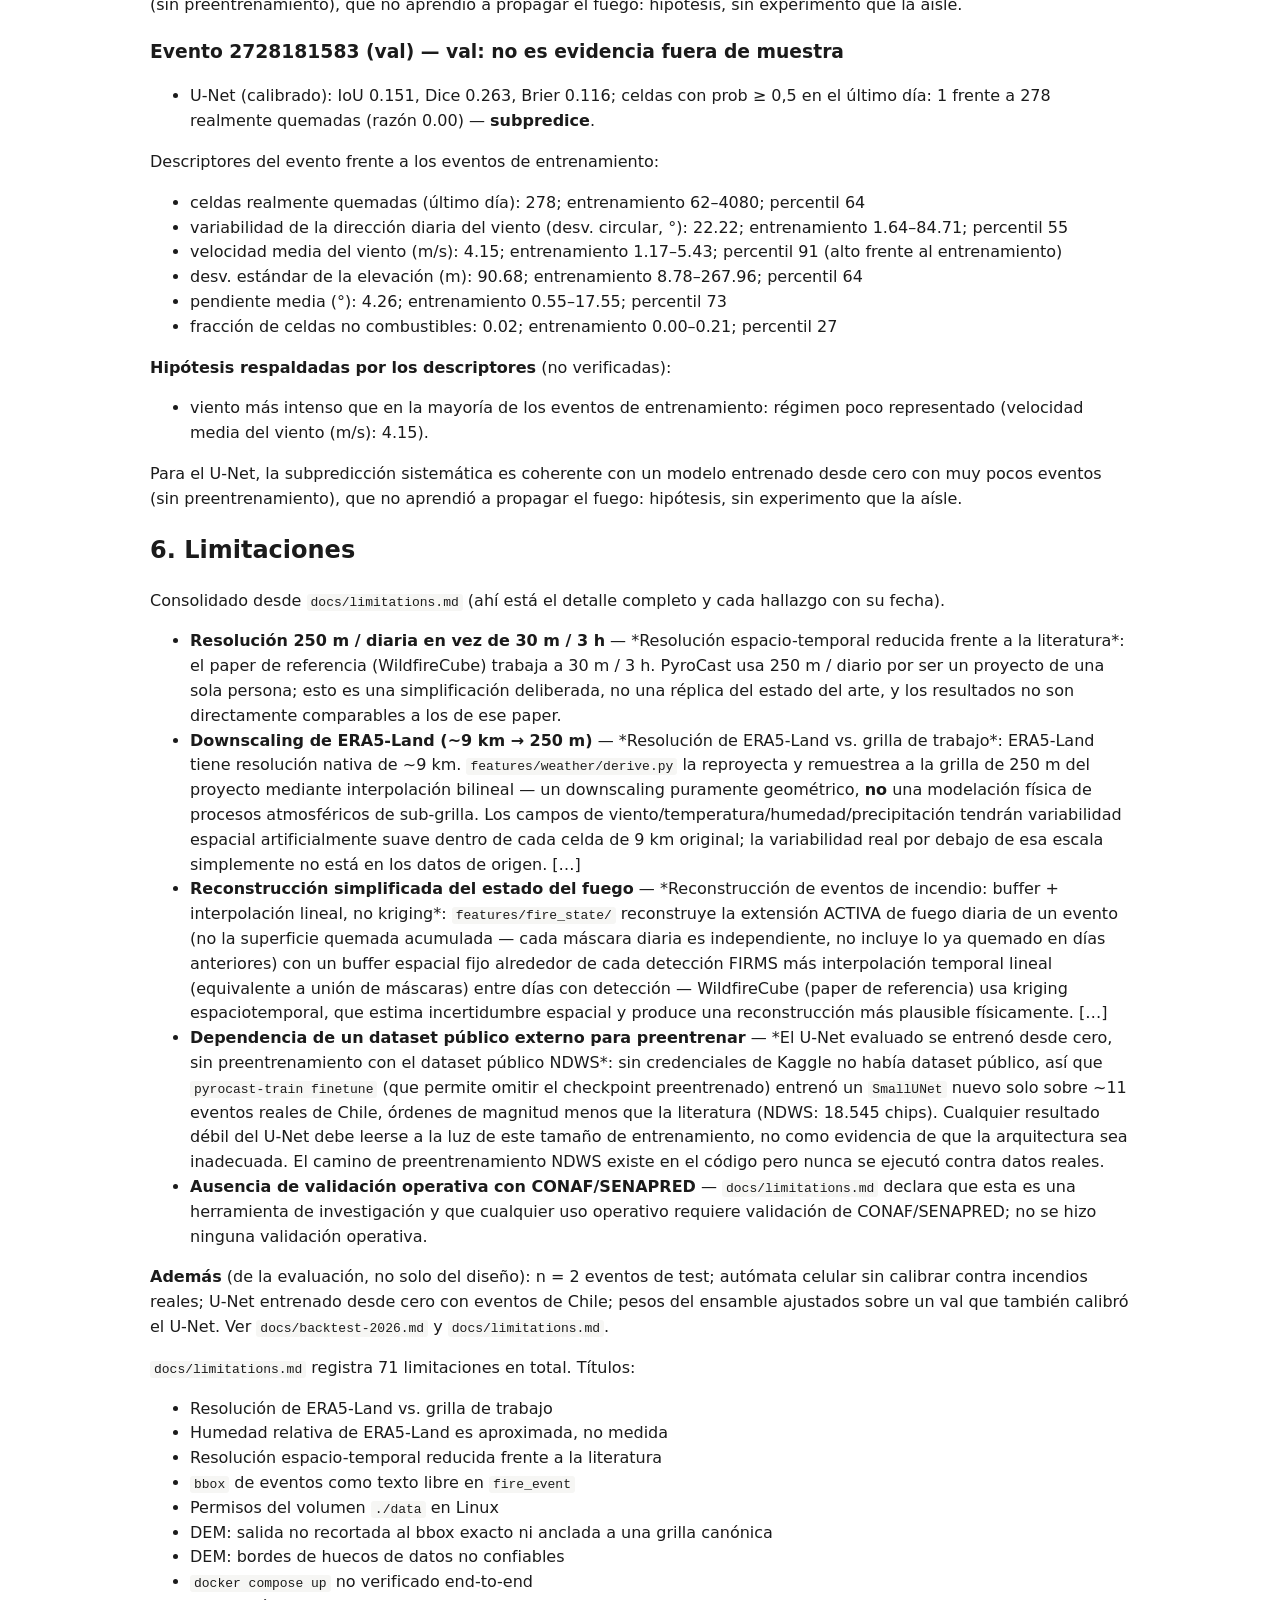
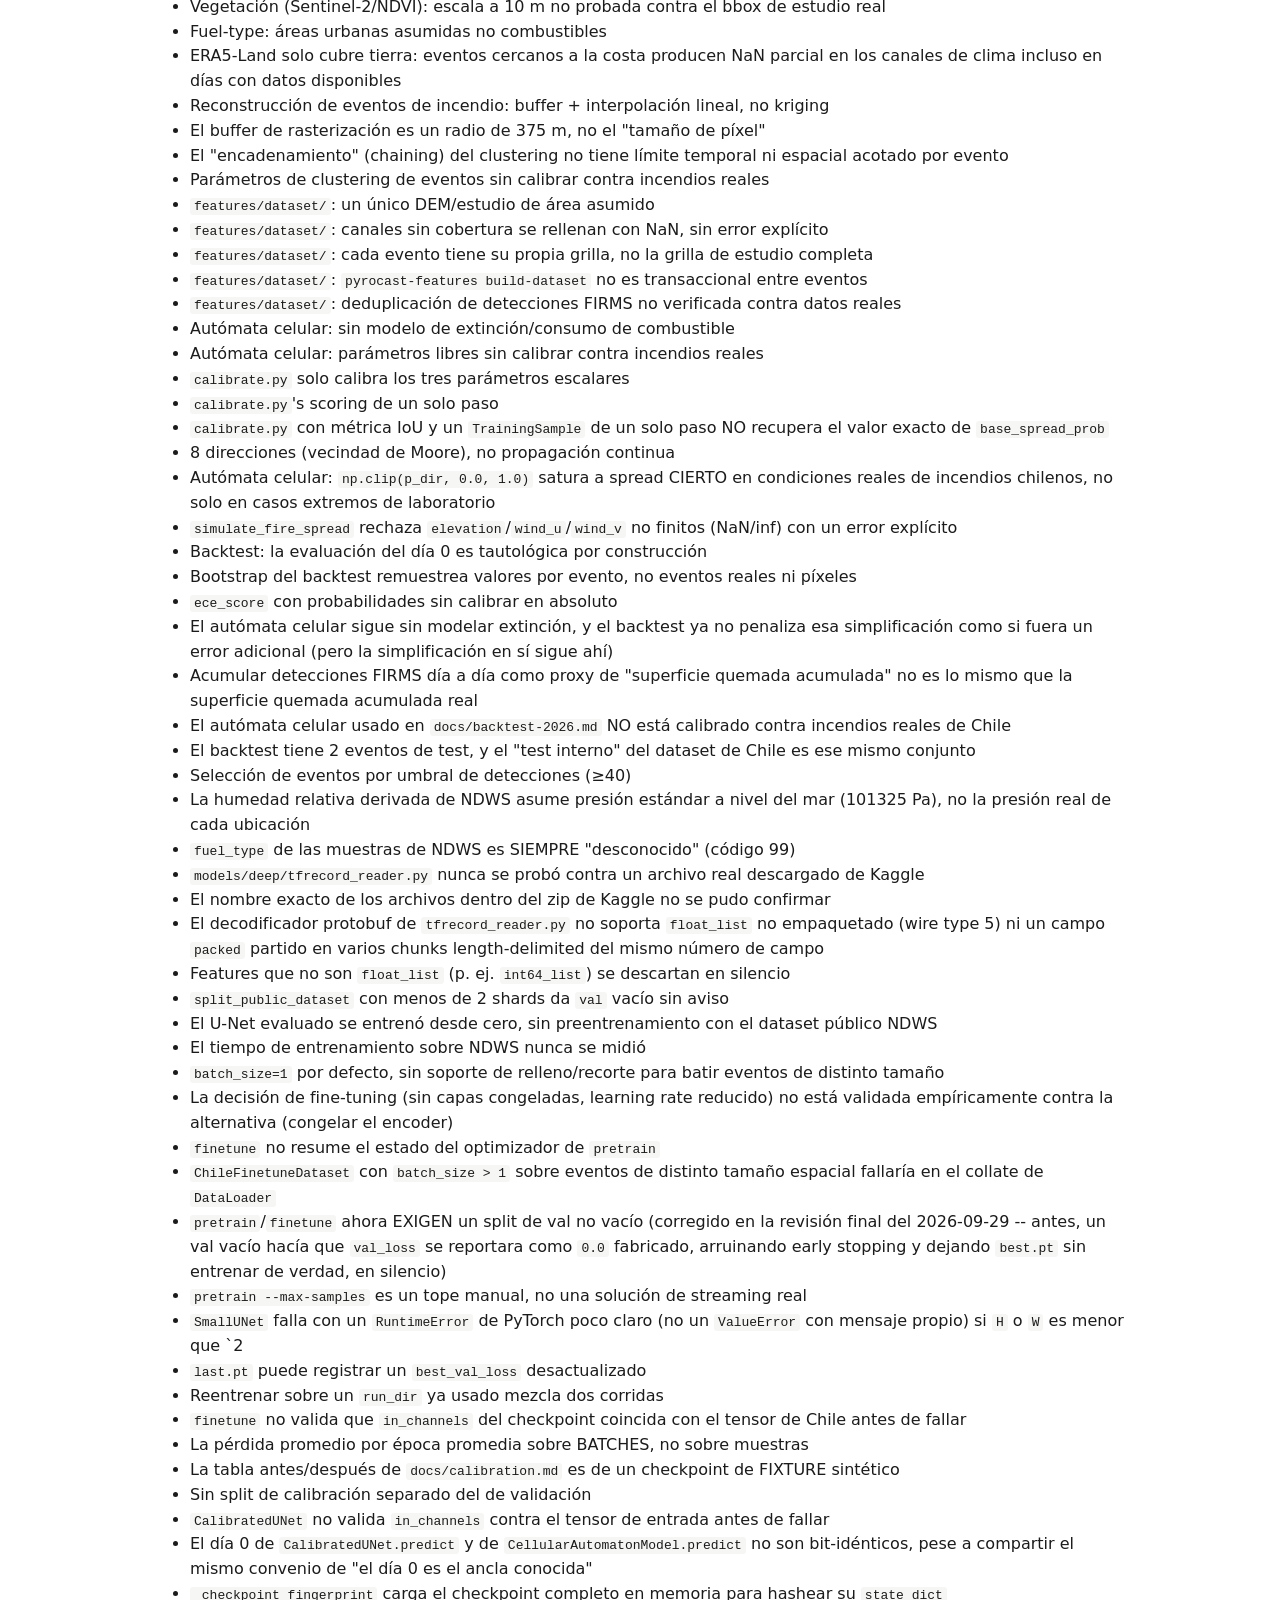
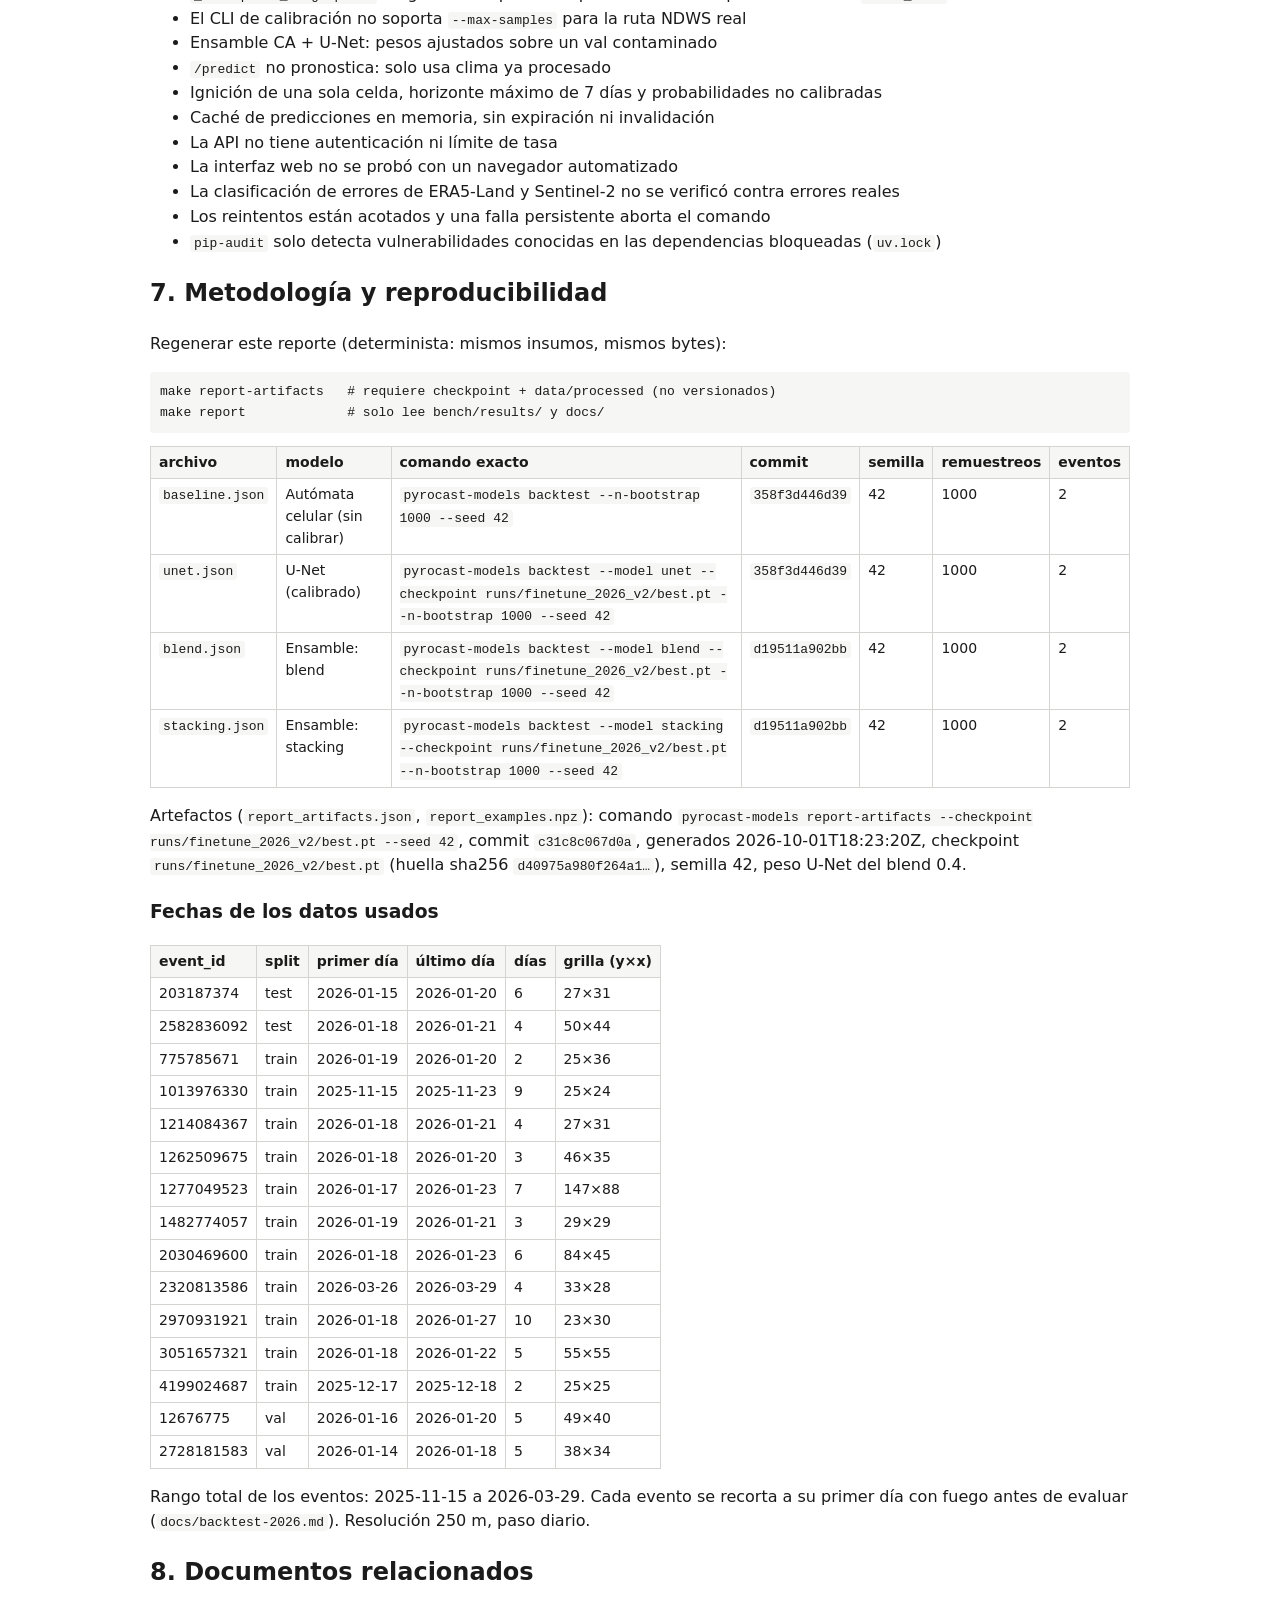
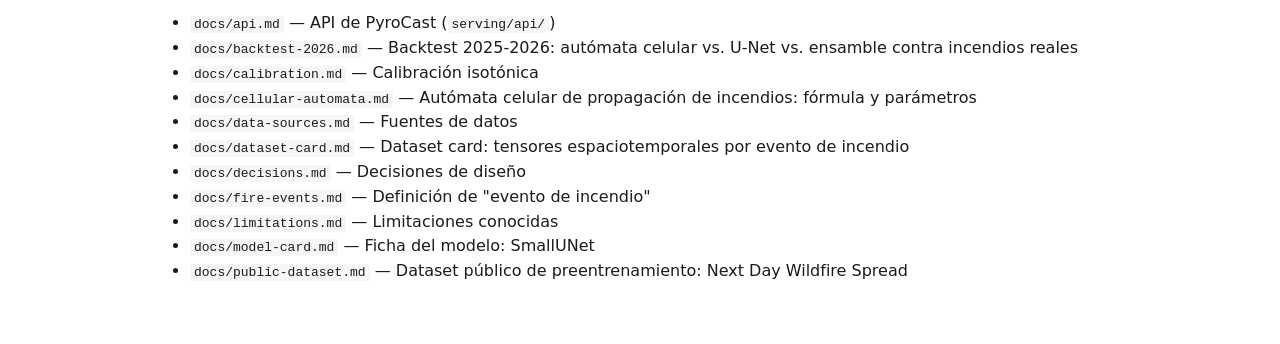
==== commit b0bb2040: "docs: README, licenses/attribution, consolidated limitations, pip-audit, demo without credentials Co" ====
--- a/docs/results.html
+++ b/docs/results.html
@@ -18,5 +18,5 @@
 code,pre{background:var(--panel);padding:1px 4px;border-radius:3px;font-size:13px}
 pre{padding:10px;overflow-x:auto}
 blockquote{border-left:4px solid var(--line);margin:12px 0;padding:2px 12px;color:var(--muted)}
-</style></head><body><main><h1>Resultados de PyroCast</h1><p class="notice"><strong>Herramienta de investigación. No usar para decisiones operativas de combate de incendios sin validación de CONAF/SENAPRED.</strong></p><blockquote>Este documento lo genera <code>make report</code> a partir de <code>bench/results/</code> y <code>docs/</code>. Ningún número se escribió a mano. Léanse junto con <code>docs/limitations.md</code>.</blockquote><h2>1. Resumen</h2><p>Backtest sobre el split de test de incendios reales de Chile 2025-2026 (n = 2 eventos de test). Modelos con resultados: Autómata celular (sin calibrar), U-Net (calibrado), Ensamble: blend, Ensamble: stacking.</p><ul><li>IoU ↑: mejor Ensamble: stacking (0.513 [0.462, 0.564]); intervalo sin solape con los demás modelos.</li><li>Dice ↑: mejor Ensamble: stacking (0.677 [0.632, 0.722]); intervalo sin solape con los demás modelos.</li><li>Brier ↓: mejor Ensamble: stacking (0.058 [0.056, 0.061]); intervalo solapado con U-Net (calibrado), Ensamble: blend: <strong>diferencia no distinguible</strong> con este n.</li><li>ECE ↓: mejor Ensamble: stacking (0.038 [0.020, 0.055]); intervalo solapado con U-Net (calibrado): <strong>diferencia no distinguible</strong> con este n.</li></ul><p>Con tan pocos eventos de test los intervalos bootstrap (remuestreo de valores por evento) son anchos o, con n pequeño, engañosamente angostos: <strong>esto no es una comparación estadísticamente robusta</strong>. Ver las secciones 2 y 5.</p><h2>2. Tabla comparativa</h2><h3>2.1 Backtest real 2026 (P12) y ensambles (P13)</h3><table><thead><tr><th>Métrica (media [IC 95 % bootstrap])</th><th>Autómata celular (sin calibrar)</th><th>U-Net (calibrado)</th><th>Ensamble: blend</th><th>Ensamble: stacking</th></tr></thead><tbody><tr><td>IoU ↑</td><td>0.319 [0.288, 0.351]</td><td>0.249 [0.055, 0.442]</td><td>0.334 [0.284, 0.384]</td><td>0.513 [0.462, 0.564]</td></tr><tr><td>Dice ↑</td><td>0.483 [0.447, 0.520]</td><td>0.359 [0.104, 0.613]</td><td>0.499 [0.442, 0.555]</td><td>0.677 [0.632, 0.722]</td></tr><tr><td>Brier ↓</td><td>0.092 [0.082, 0.103]</td><td>0.070 [0.044, 0.096]</td><td>0.075 [0.058, 0.092]</td><td>0.058 [0.056, 0.061]</td></tr><tr><td>ECE ↓</td><td>0.091 [0.082, 0.100]</td><td>0.064 [0.035, 0.094]</td><td>0.074 [0.058, 0.090]</td><td>0.038 [0.020, 0.055]</td></tr></tbody></table><h3>2.2 Test interno (P8)</h3><p>El 'split de test interno' del dataset de eventos de Chile <strong>es</strong> el conjunto evaluado en 2.1: <code>features.dataset.split</code> reserva esos eventos por evento (nunca por píxel) y el backtest los usa. <strong>No existe en <code>bench/results/</code> ningún resultado de un test interno distinto</strong> (p. ej. sobre el dataset público NDWS, que el U-Net nunca vio: se entrenó solo con eventos de Chile). No se rellena con números de fixtures sintéticos.</p><h3>2.3 Por evento</h3><table><thead><tr><th>event_id</th><th>modelo</th><th>IoU ↑</th><th>Dice ↑</th><th>Brier ↓</th><th>ECE ↓</th></tr></thead><tbody><tr><td>203187374</td><td>Autómata celular (sin calibrar)</td><td>0.351</td><td>0.520</td><td>0.082</td><td>0.082</td></tr><tr><td>203187374</td><td>U-Net (calibrado)</td><td>0.442</td><td>0.613</td><td>0.044</td><td>0.035</td></tr><tr><td>203187374</td><td>Ensamble: blend</td><td>0.384</td><td>0.555</td><td>0.058</td><td>0.058</td></tr><tr><td>203187374</td><td>Ensamble: stacking</td><td>0.462</td><td>0.632</td><td>0.061</td><td>0.055</td></tr><tr><td>2582836092</td><td>Autómata celular (sin calibrar)</td><td>0.288</td><td>0.447</td><td>0.103</td><td>0.100</td></tr><tr><td>2582836092</td><td>U-Net (calibrado)</td><td>0.055</td><td>0.104</td><td>0.096</td><td>0.094</td></tr><tr><td>2582836092</td><td>Ensamble: blend</td><td>0.284</td><td>0.442</td><td>0.092</td><td>0.090</td></tr><tr><td>2582836092</td><td>Ensamble: stacking</td><td>0.564</td><td>0.722</td><td>0.056</td><td>0.020</td></tr></tbody></table><figure><img src="[data-uri]" alt="IoU por evento de test y modelo (datos de bench/results/)."><figcaption>IoU por evento de test y modelo (datos de bench/results/).</figcaption></figure><h2>3. Calibración</h2><h3>3.1 U-Net: antes / después de la calibración isotónica (P11)</h3><table><thead><tr><th>conjunto</th><th>n celdas</th><th>Brier antes</th><th>Brier después</th><th>ECE antes</th><th>ECE después</th></tr></thead><tbody><tr><td>val (conjunto de AJUSTE del calibrador)</td><td>13008</td><td>0.0795</td><td>0.0667</td><td>0.1200</td><td>0.0421</td></tr><tr><td>test (fuera de muestra)</td><td>10785</td><td>0.0758</td><td>0.0619</td><td>0.1394</td><td>0.0350</td></tr></tbody></table><p>Pares (entrada del día d, máscara del día d+1) de un solo paso, el mismo contrato con que se entrenó y calibró. <strong>El ECE 'después' sobre val es estructuralmente ~0</strong> (el calibrador se ajusta sobre esos mismos datos, <code>docs/calibration.md</code>): solo la fila de test mide calibración fuera de muestra.</p><figure><img src="[data-uri]" alt="Diagramas de confiabilidad del U-Net, crudo vs. calibrado."><figcaption>Diagramas de confiabilidad del U-Net, crudo vs. calibrado.</figcaption></figure><h3>3.2 Los cuatro modelos en el backtest (predicción acumulada multi-día)</h3><figure><img src="[data-uri]" alt="Confiabilidad de cada modelo sobre los eventos de test (misma convención acumulada que las métricas de 2.1)."><figcaption>Confiabilidad de cada modelo sobre los eventos de test (misma convención acumulada que las métricas de 2.1).</figcaption></figure><table><thead><tr><th>modelo</th><th>Brier</th><th>ECE</th></tr></thead><tbody><tr><td>Autómata celular (sin calibrar)</td><td>0.0951</td><td>0.0933</td></tr><tr><td>U-Net (calibrado)</td><td>0.0771</td><td>0.0725</td></tr><tr><td>Ensamble: blend</td><td>0.0792</td><td>0.0673</td></tr><tr><td>Ensamble: stacking</td><td>0.0577</td><td>0.0317</td></tr></tbody></table><h2>4. Predicciones contra el incendio real</h2><p><strong>Criterio de selección: ninguno que favorezca al modelo.</strong> Se muestran *todos* los eventos retenidos (no vistos al entrenar los pesos): los de <strong>test</strong> (evidencia fuera de muestra) y los de <strong>val</strong> (con rótulo: val se usó para calibrar el U-Net y elegir el peso/coeficientes del ensamble, así que NO es evidencia fuera de muestra). Cada caso se rotula 'bueno' o 'malo' según el IoU del U-Net, calculado de los datos. Cada panel muestra el último día del horizonte; el contorno negro es el área realmente quemada acumulada.</p><h3>Evento 203187374 (test) — caso bueno para U-Net (calibrado) (IoU 0.442)</h3><figure><img src="[data-uri]" alt="Evento 203187374 (test): verdad acumulada y probabilidad predicha por modelo, último día."><figcaption>Evento 203187374 (test): verdad acumulada y probabilidad predicha por modelo, último día.</figcaption></figure><h3>Evento 2582836092 (test) — caso malo para U-Net (calibrado) (IoU 0.055)</h3><figure><img src="[data-uri]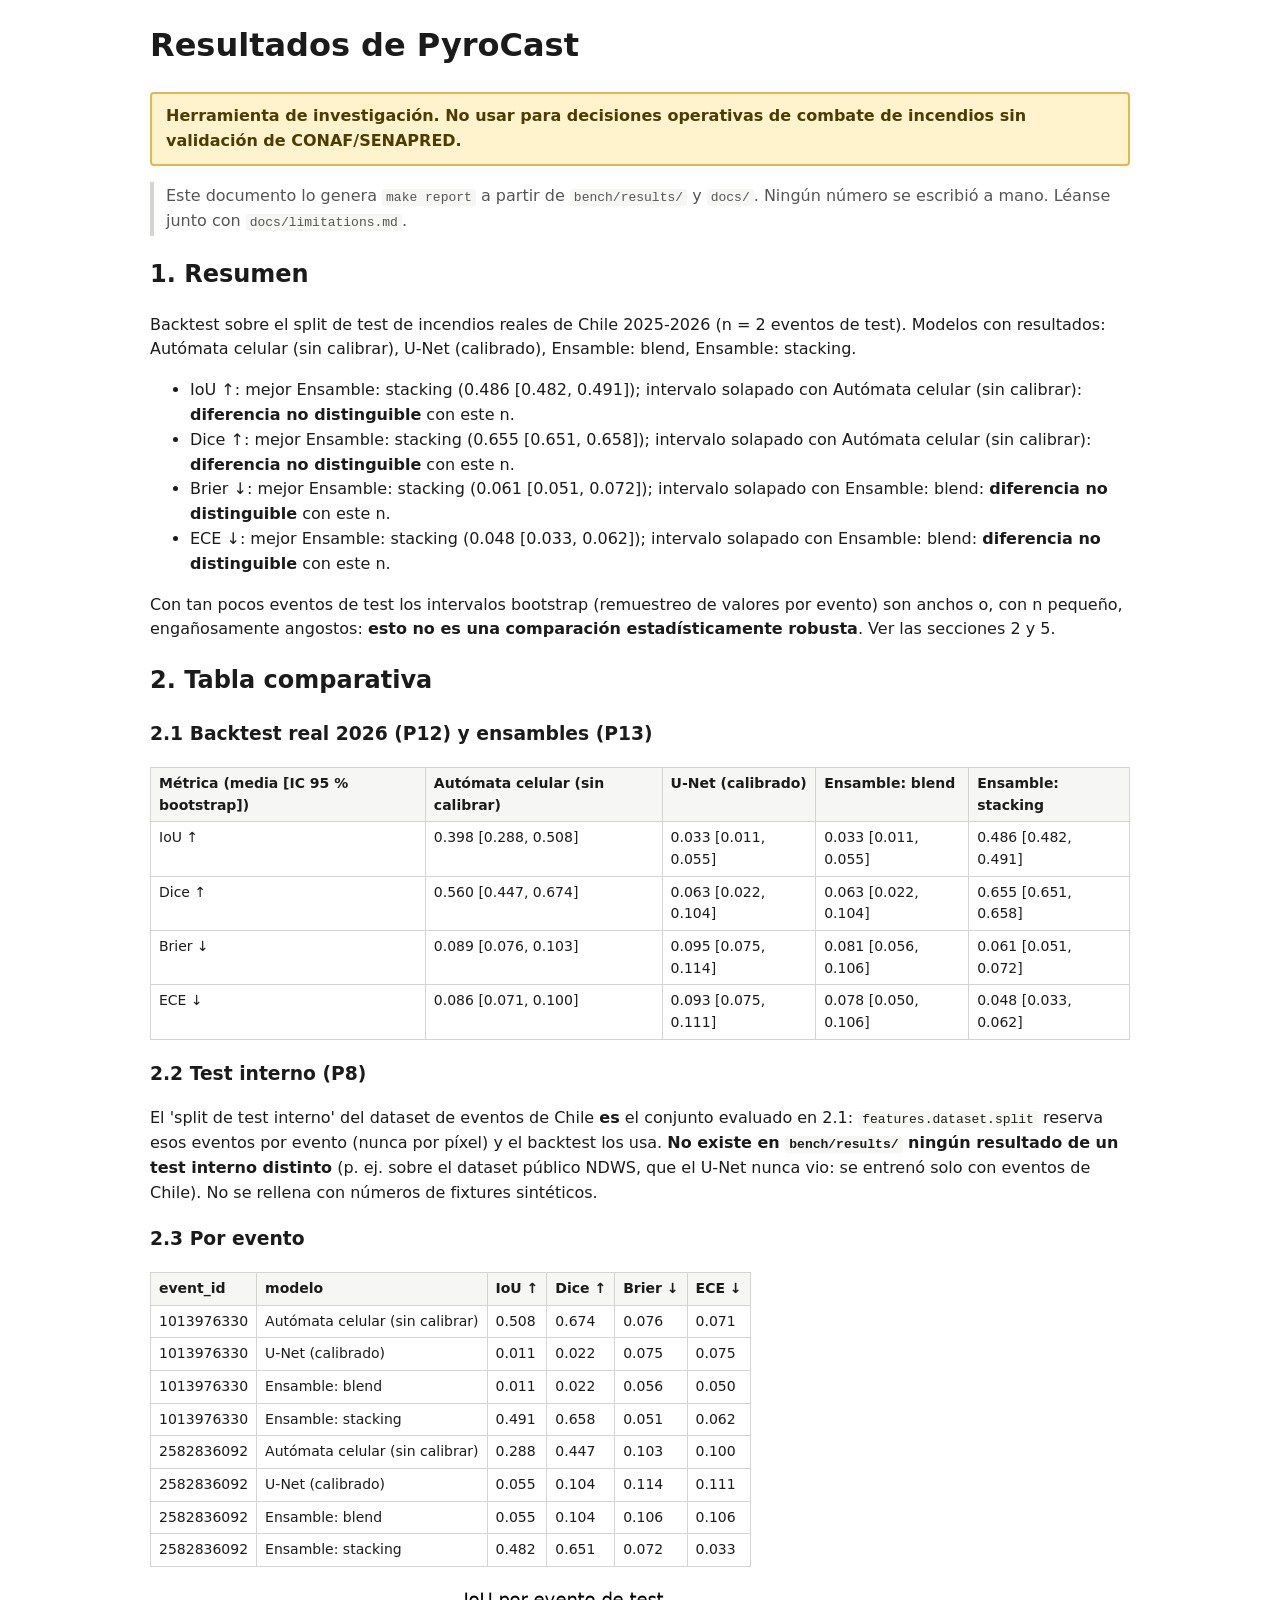
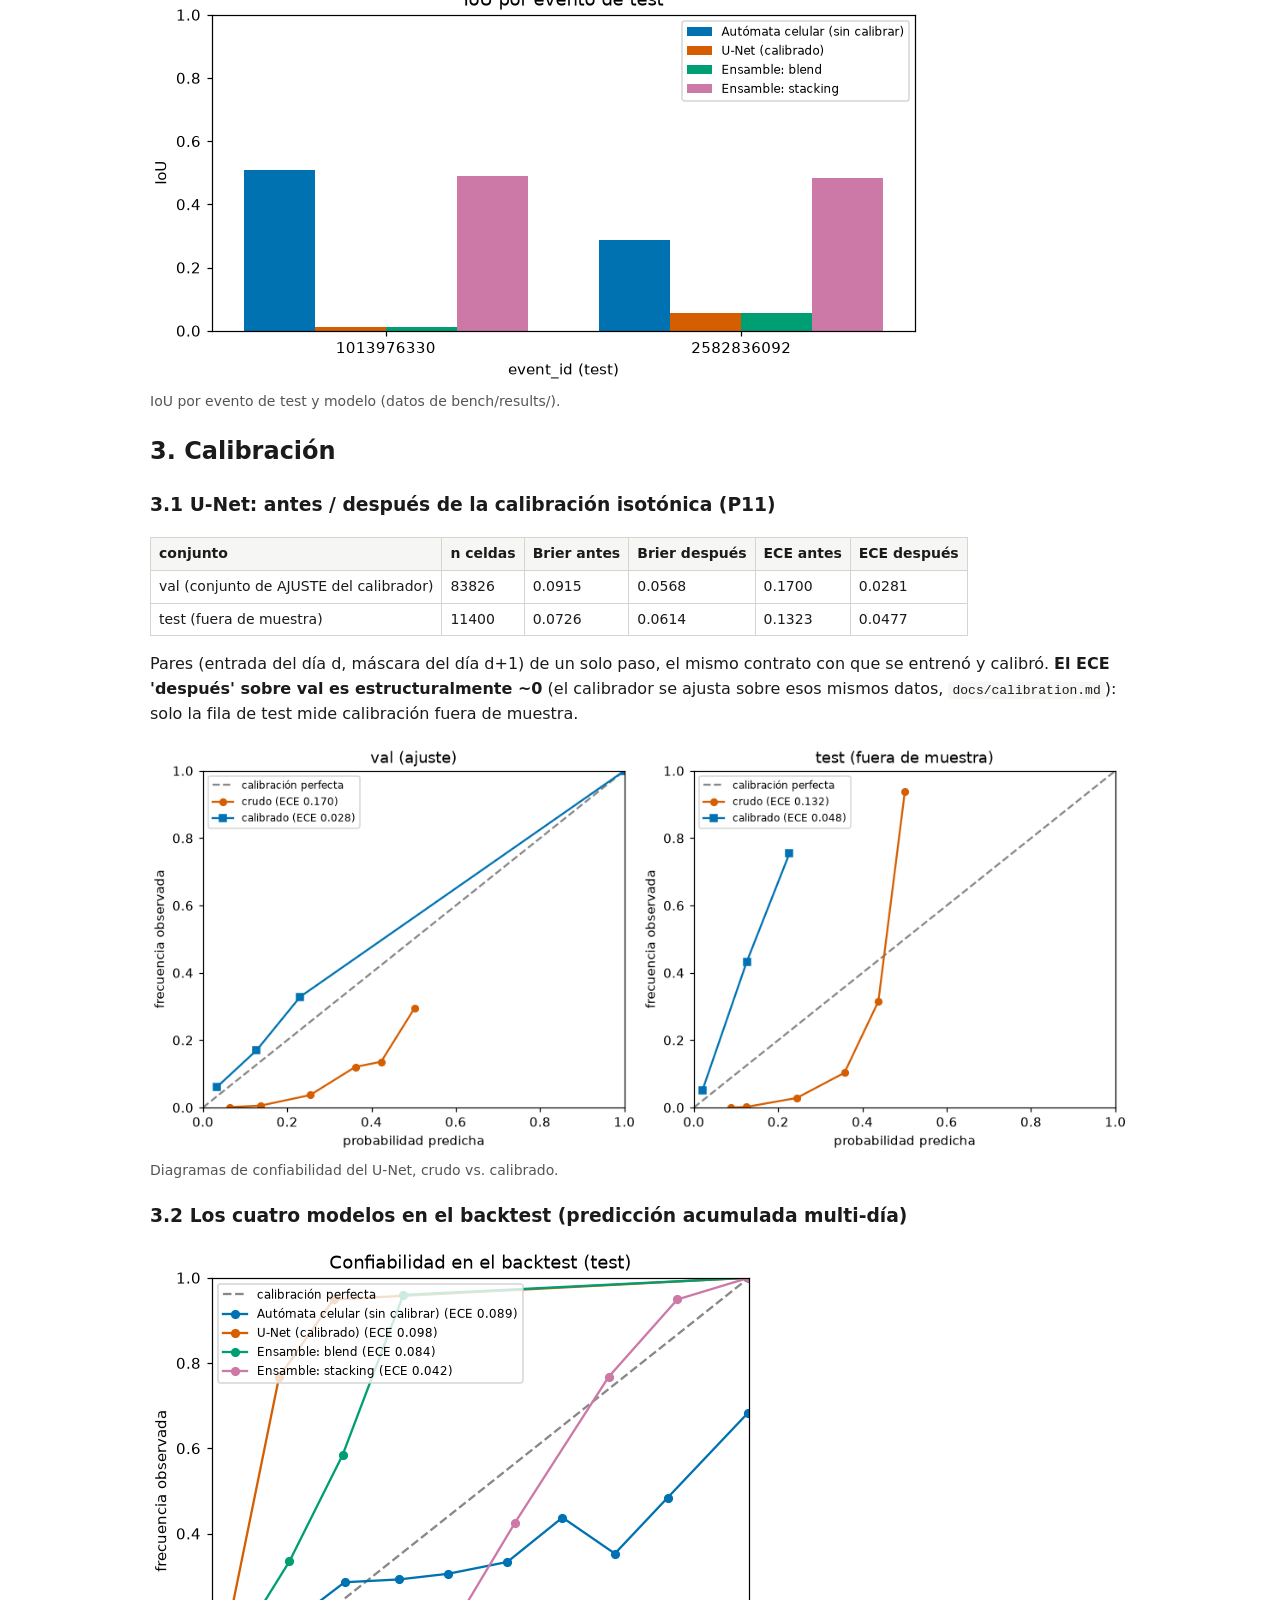
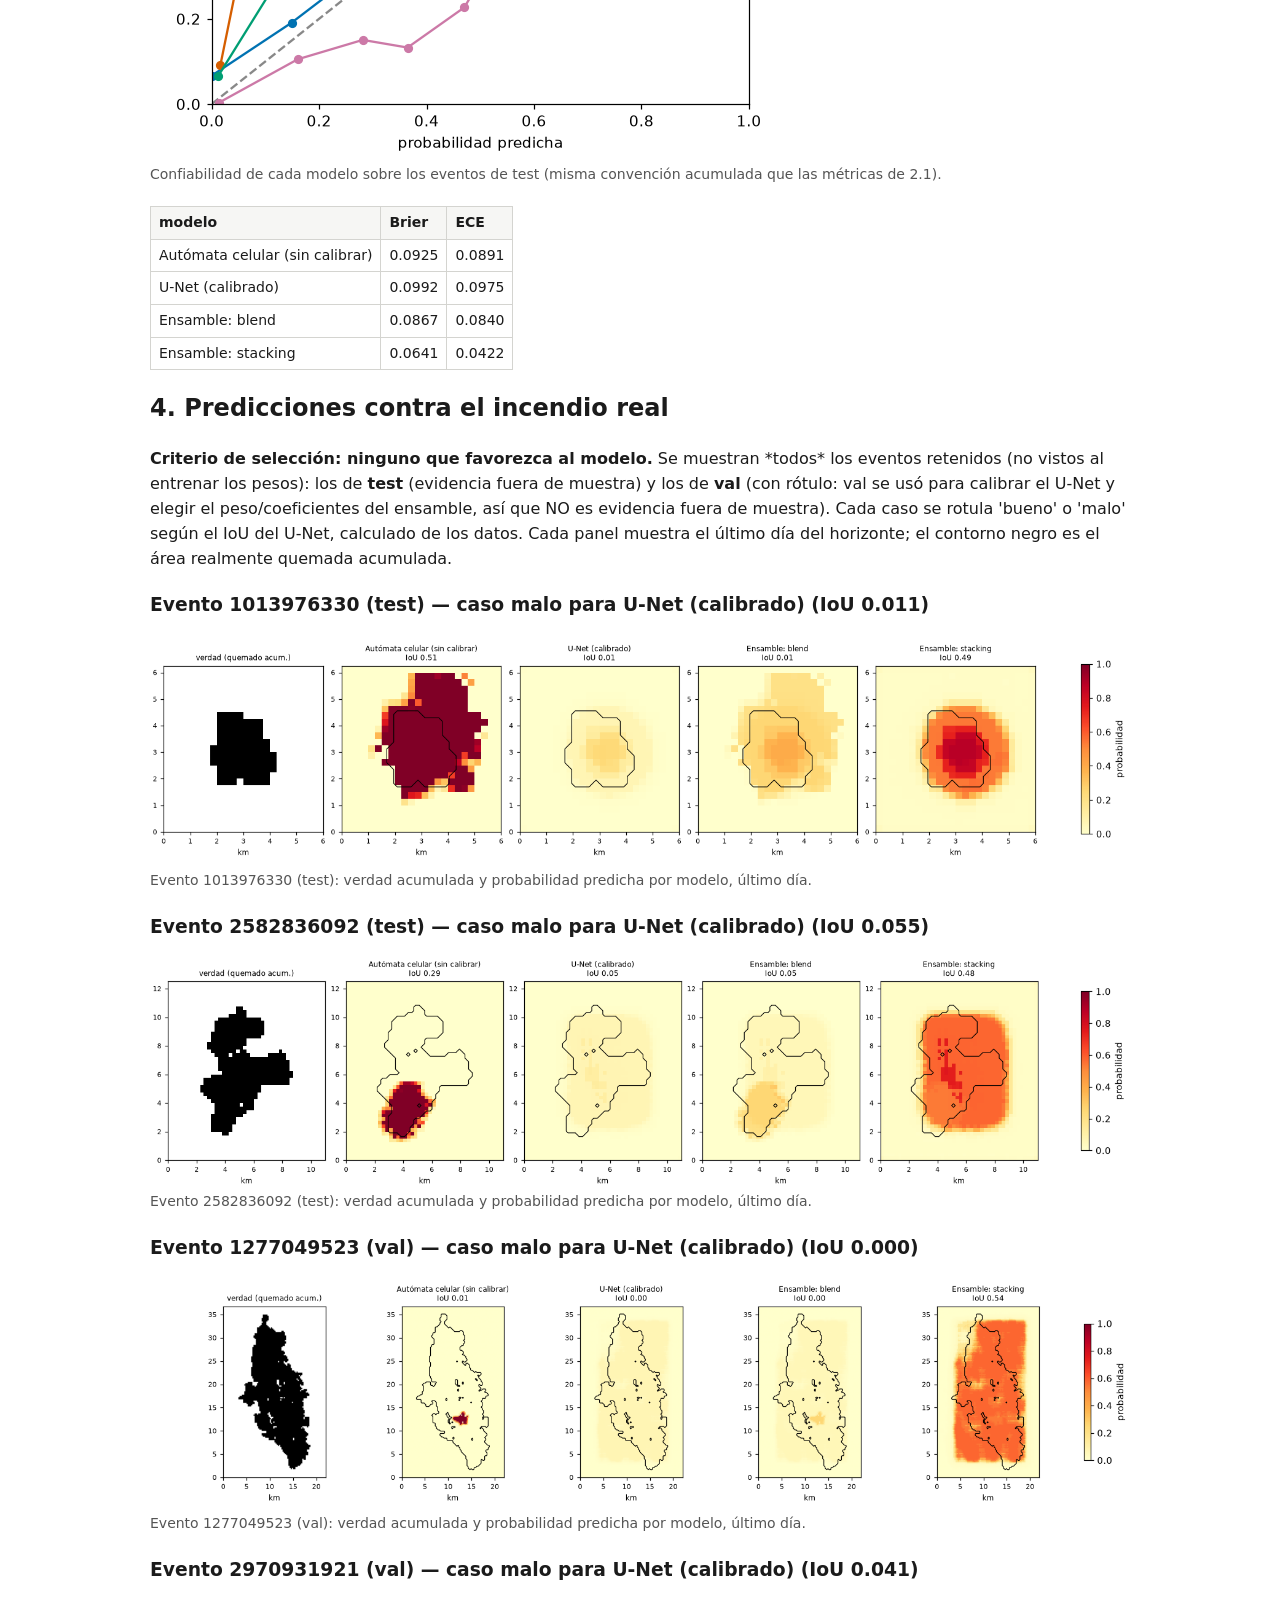
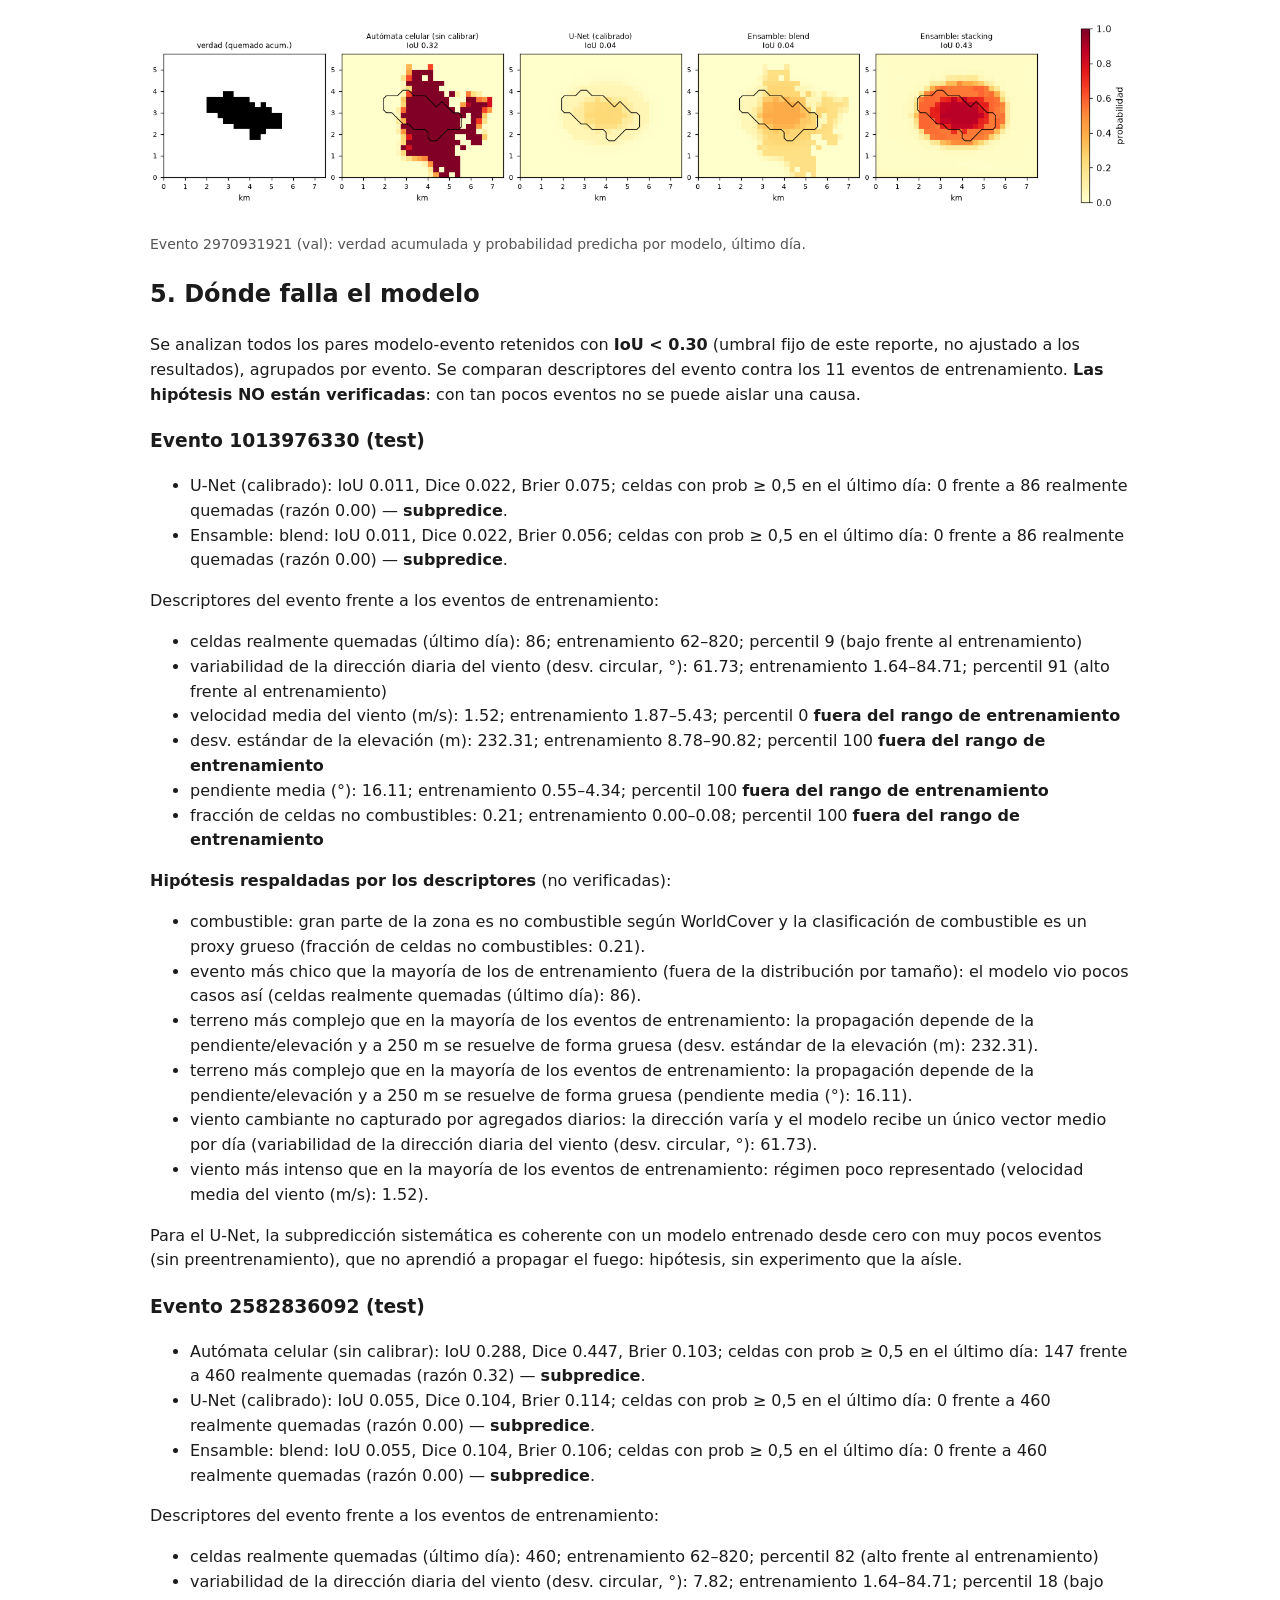
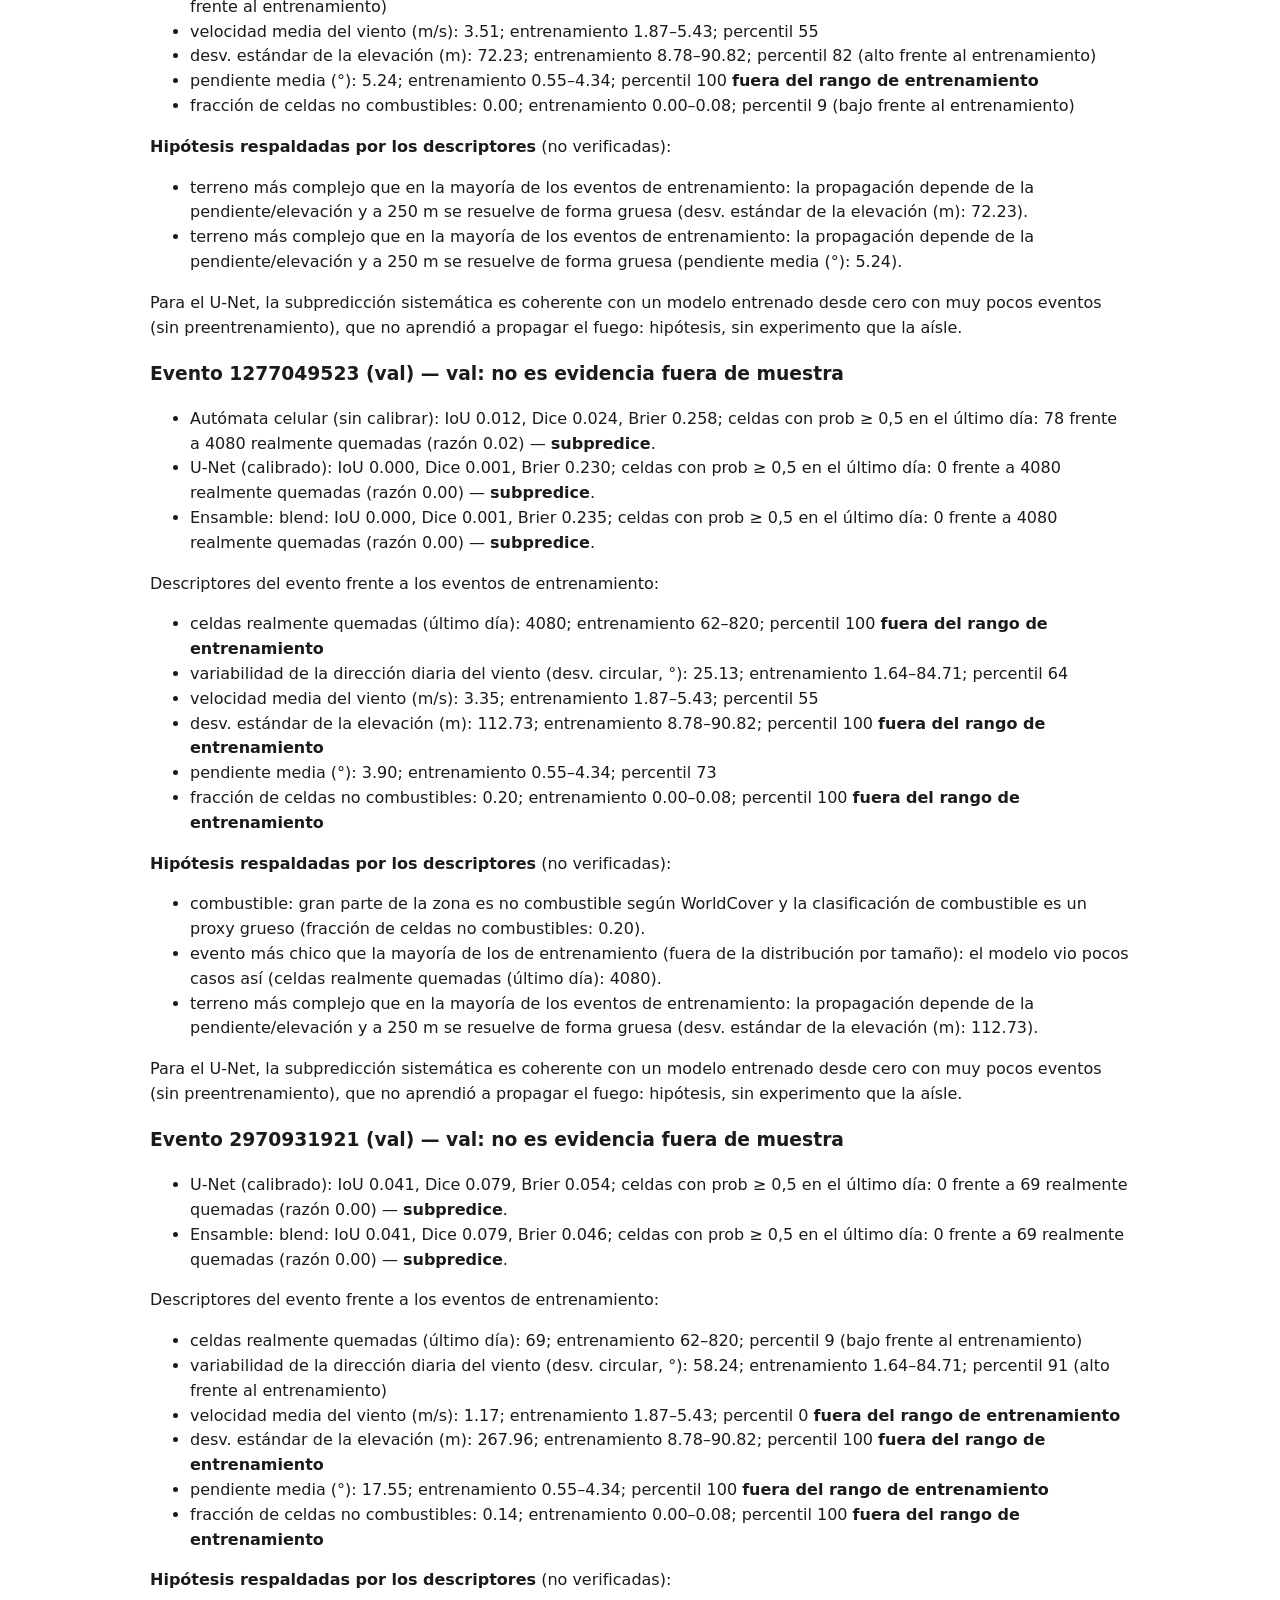
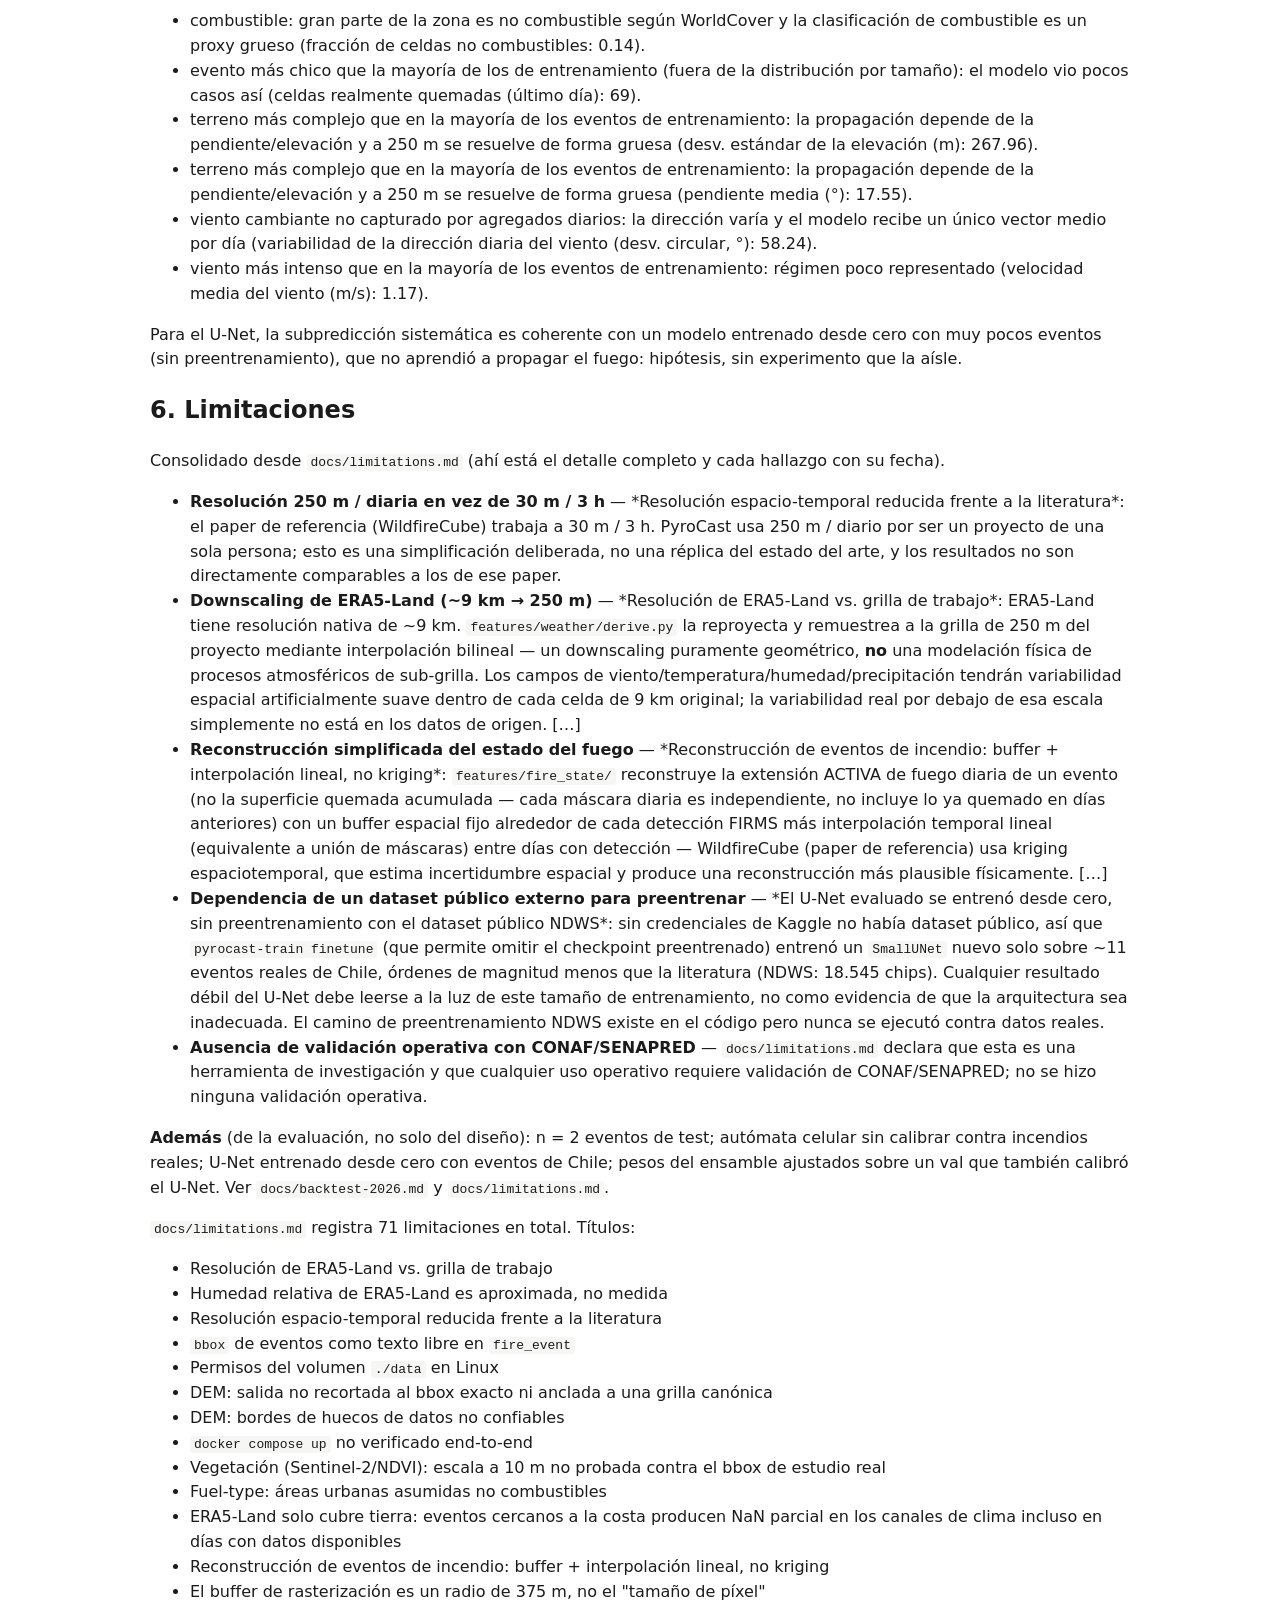
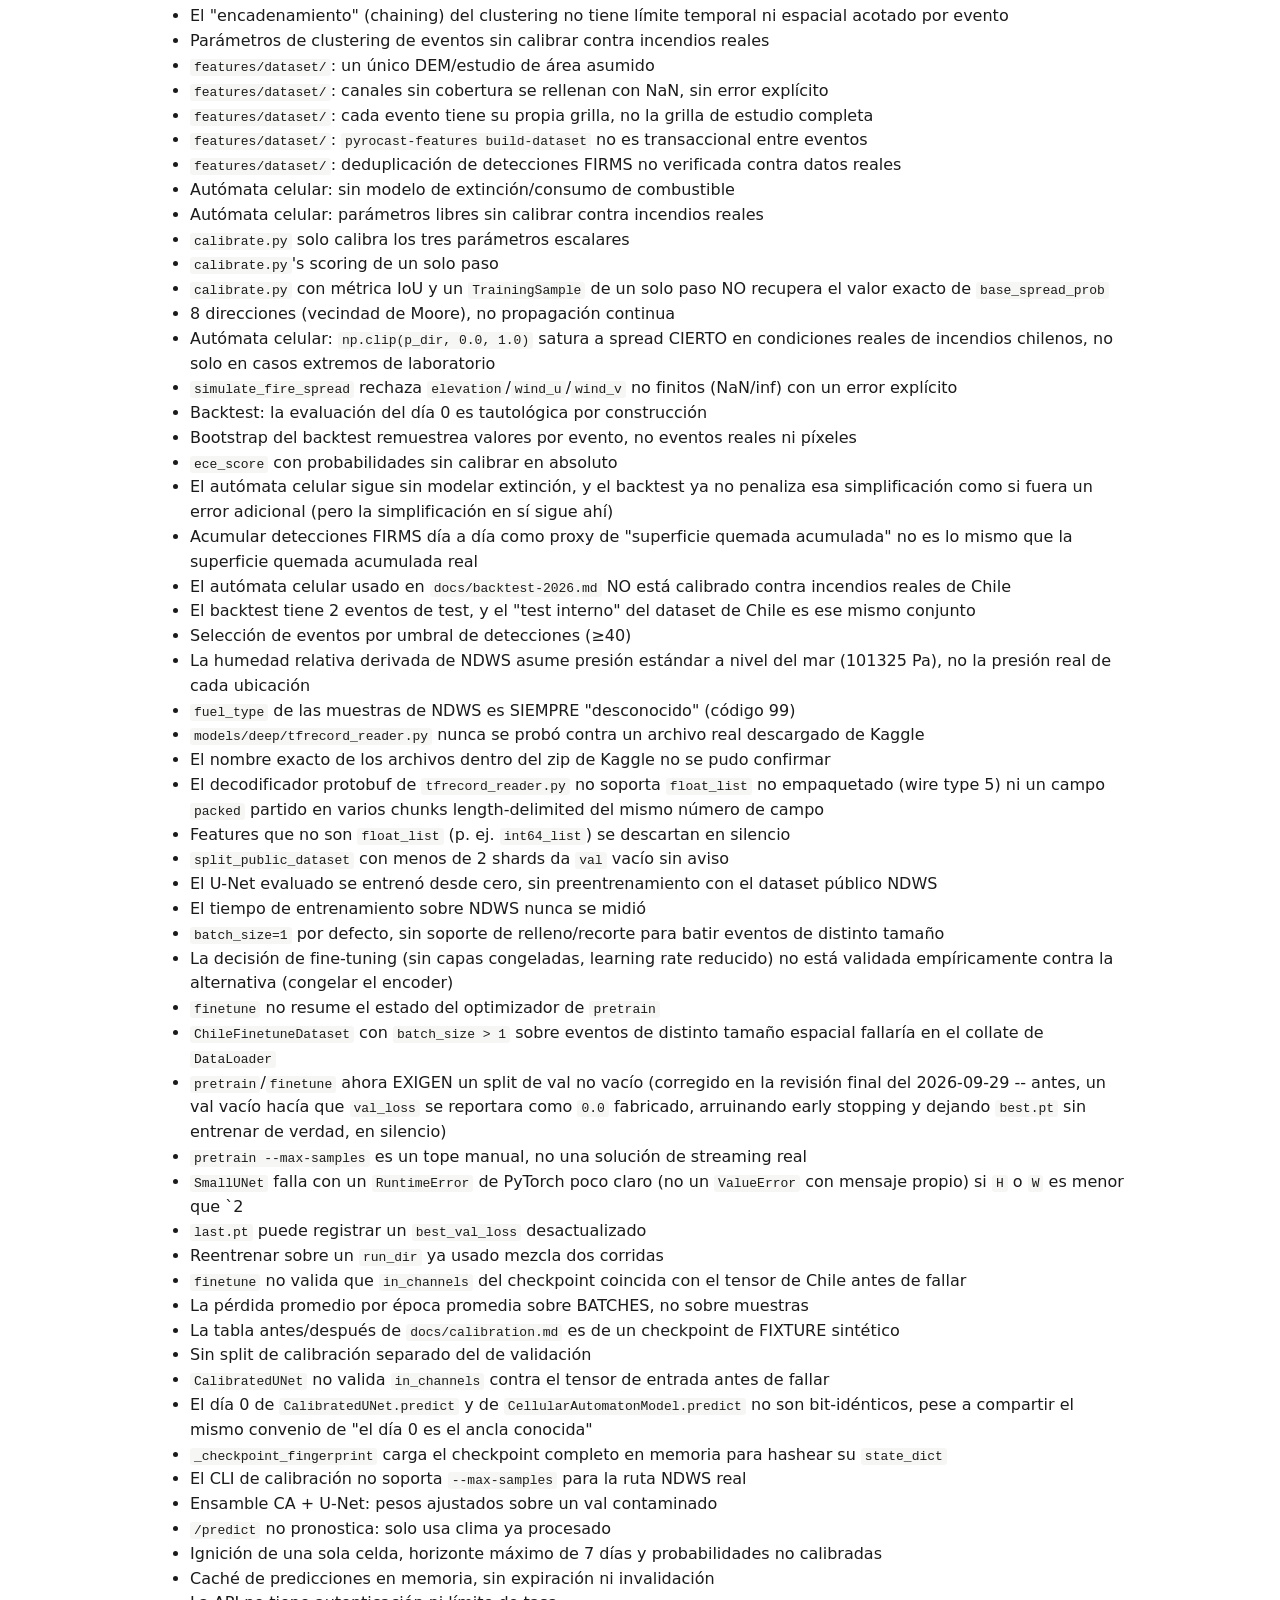
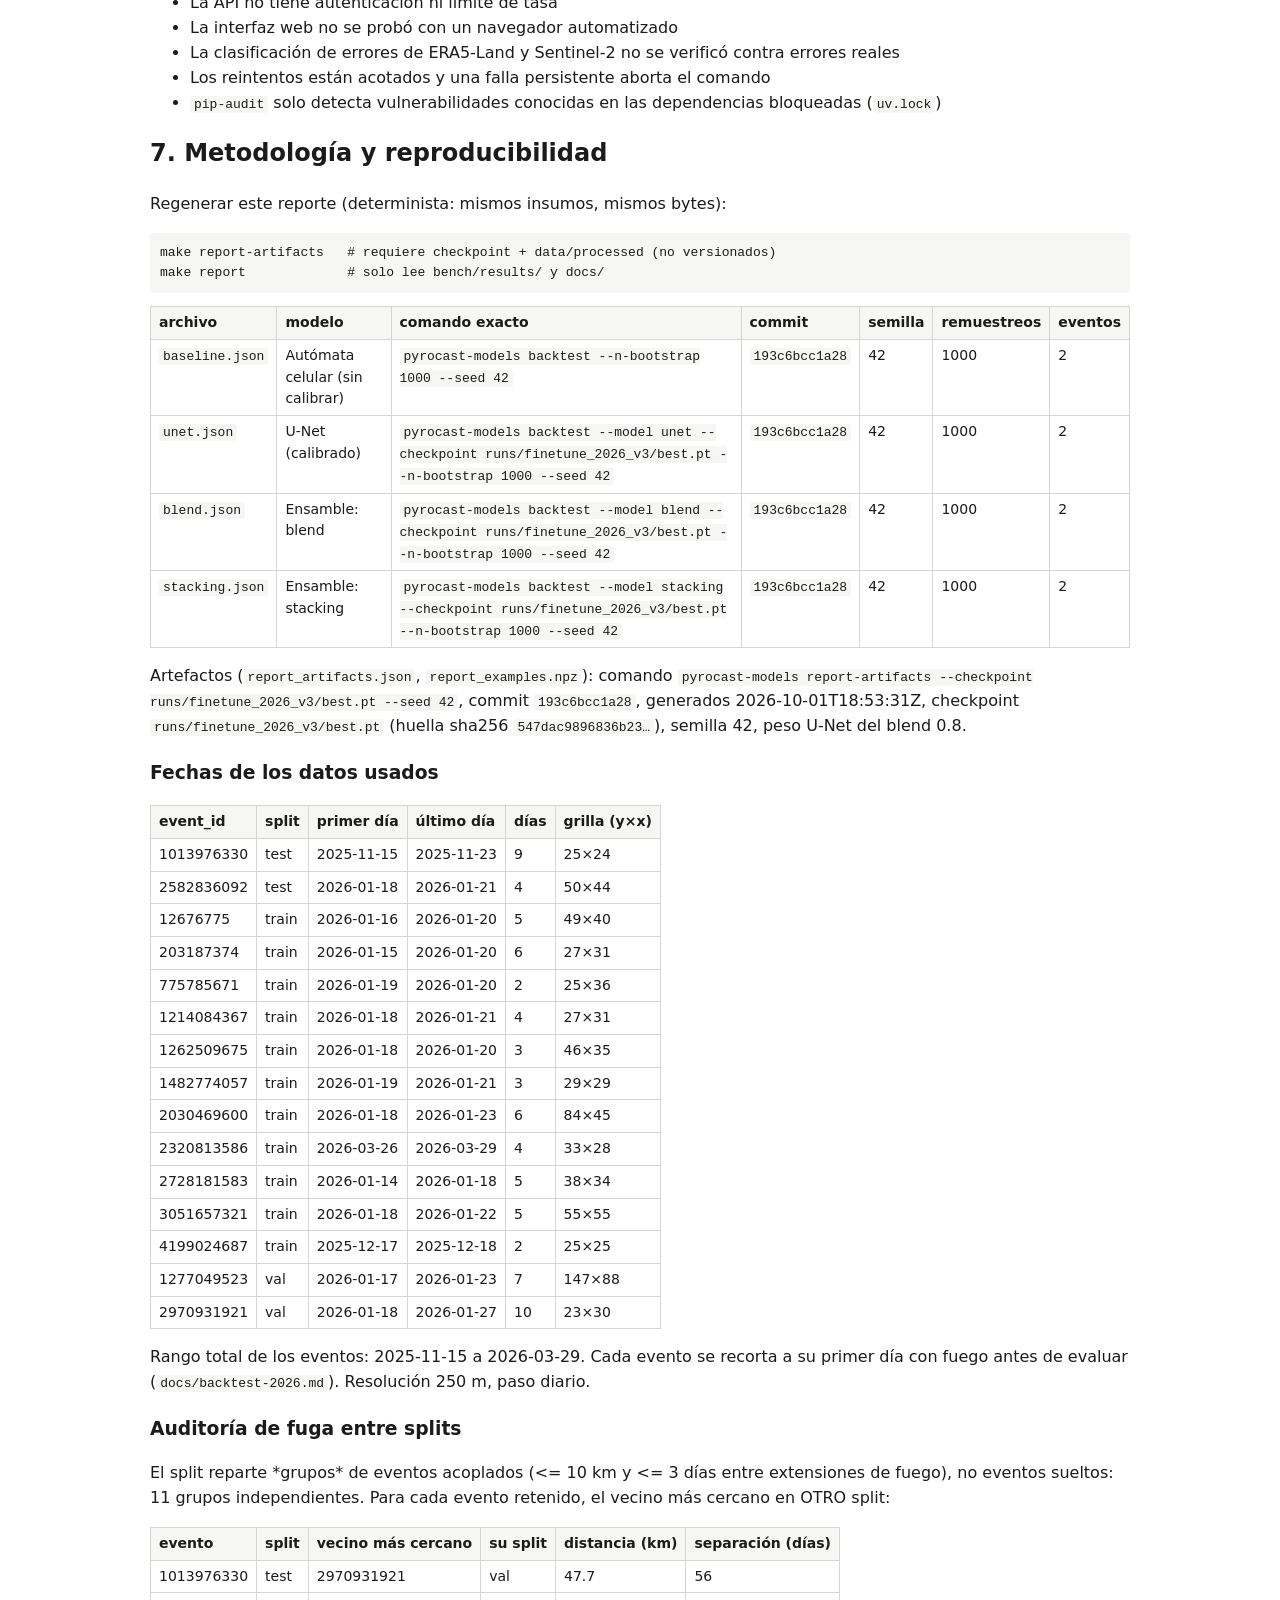
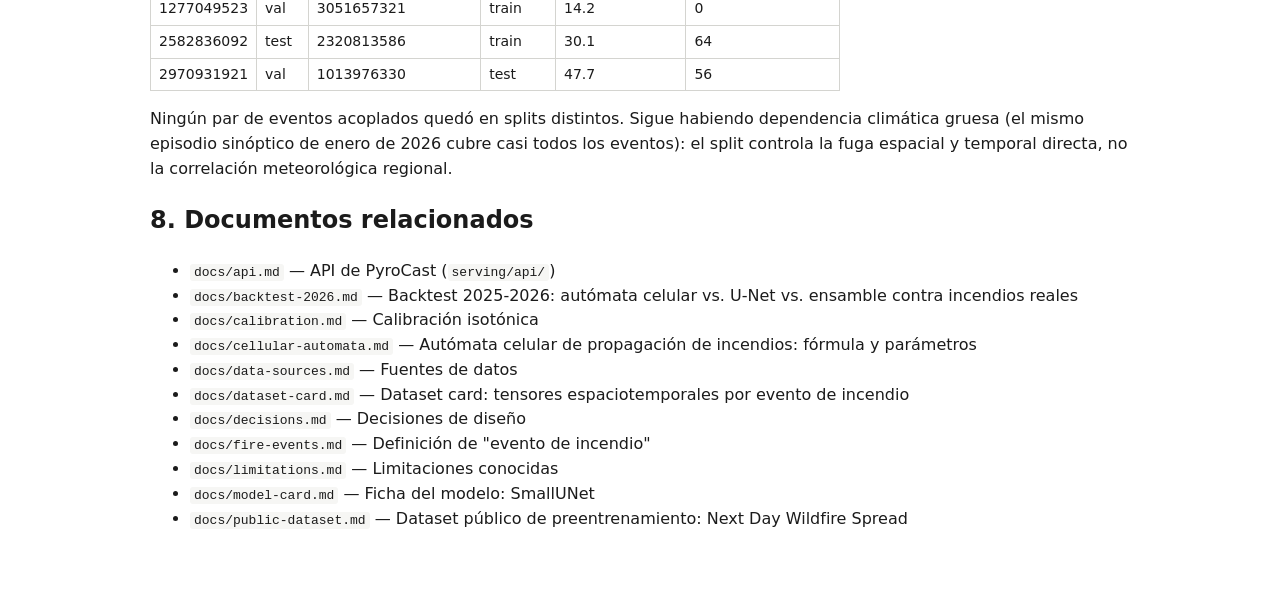
==== commit 3e4d6936: "fix: rerun training/calibration/backtest on leak-free grouped split; leakage audit in report Co-Auth" ====
--- a/docs/results.html
+++ b/docs/results.html
@@ -18,5 +18,5 @@
 code,pre{background:var(--panel);padding:1px 4px;border-radius:3px;font-size:13px}
 pre{padding:10px;overflow-x:auto}
 blockquote{border-left:4px solid var(--line);margin:12px 0;padding:2px 12px;color:var(--muted)}
-</style></head><body><main><h1>Resultados de PyroCast</h1><p class="notice"><strong>Herramienta de investigación. No usar para decisiones operativas de combate de incendios sin validación de CONAF/SENAPRED.</strong></p><blockquote>Este documento lo genera <code>make report</code> a partir de <code>bench/results/</code> y <code>docs/</code>. Ningún número se escribió a mano. Léanse junto con <code>docs/limitations.md</code>.</blockquote><h2>1. Resumen</h2><p>Backtest sobre el split de test de incendios reales de Chile 2025-2026 (n = 2 eventos de test). Modelos con resultados: Autómata celular (sin calibrar), U-Net (calibrado), Ensamble: blend, Ensamble: stacking.</p><ul><li>IoU ↑: mejor Ensamble: stacking (0.513 [0.462, 0.564]); intervalo sin solape con los demás modelos.</li><li>Dice ↑: mejor Ensamble: stacking (0.677 [0.632, 0.722]); intervalo sin solape con los demás modelos.</li><li>Brier ↓: mejor Ensamble: stacking (0.058 [0.056, 0.061]); intervalo solapado con U-Net (calibrado), Ensamble: blend: <strong>diferencia no distinguible</strong> con este n.</li><li>ECE ↓: mejor Ensamble: stacking (0.038 [0.020, 0.055]); intervalo solapado con U-Net (calibrado): <strong>diferencia no distinguible</strong> con este n.</li></ul><p>Con tan pocos eventos de test los intervalos bootstrap (remuestreo de valores por evento) son anchos o, con n pequeño, engañosamente angostos: <strong>esto no es una comparación estadísticamente robusta</strong>. Ver las secciones 2 y 5.</p><h2>2. Tabla comparativa</h2><h3>2.1 Backtest real 2026 (P12) y ensambles (P13)</h3><table><thead><tr><th>Métrica (media [IC 95 % bootstrap])</th><th>Autómata celular (sin calibrar)</th><th>U-Net (calibrado)</th><th>Ensamble: blend</th><th>Ensamble: stacking</th></tr></thead><tbody><tr><td>IoU ↑</td><td>0.319 [0.288, 0.351]</td><td>0.249 [0.055, 0.442]</td><td>0.334 [0.284, 0.384]</td><td>0.513 [0.462, 0.564]</td></tr><tr><td>Dice ↑</td><td>0.483 [0.447, 0.520]</td><td>0.359 [0.104, 0.613]</td><td>0.499 [0.442, 0.555]</td><td>0.677 [0.632, 0.722]</td></tr><tr><td>Brier ↓</td><td>0.092 [0.082, 0.103]</td><td>0.070 [0.044, 0.096]</td><td>0.075 [0.058, 0.092]</td><td>0.058 [0.056, 0.061]</td></tr><tr><td>ECE ↓</td><td>0.091 [0.082, 0.100]</td><td>0.064 [0.035, 0.094]</td><td>0.074 [0.058, 0.090]</td><td>0.038 [0.020, 0.055]</td></tr></tbody></table><h3>2.2 Test interno (P8)</h3><p>El 'split de test interno' del dataset de eventos de Chile <strong>es</strong> el conjunto evaluado en 2.1: <code>features.dataset.split</code> reserva esos eventos por evento (nunca por píxel) y el backtest los usa. <strong>No existe en <code>bench/results/</code> ningún resultado de un test interno distinto</strong> (p. ej. sobre el dataset público NDWS, que el U-Net nunca vio: se entrenó solo con eventos de Chile). No se rellena con números de fixtures sintéticos.</p><h3>2.3 Por evento</h3><table><thead><tr><th>event_id</th><th>modelo</th><th>IoU ↑</th><th>Dice ↑</th><th>Brier ↓</th><th>ECE ↓</th></tr></thead><tbody><tr><td>203187374</td><td>Autómata celular (sin calibrar)</td><td>0.351</td><td>0.520</td><td>0.082</td><td>0.082</td></tr><tr><td>203187374</td><td>U-Net (calibrado)</td><td>0.442</td><td>0.613</td><td>0.044</td><td>0.035</td></tr><tr><td>203187374</td><td>Ensamble: blend</td><td>0.384</td><td>0.555</td><td>0.058</td><td>0.058</td></tr><tr><td>203187374</td><td>Ensamble: stacking</td><td>0.462</td><td>0.632</td><td>0.061</td><td>0.055</td></tr><tr><td>2582836092</td><td>Autómata celular (sin calibrar)</td><td>0.288</td><td>0.447</td><td>0.103</td><td>0.100</td></tr><tr><td>2582836092</td><td>U-Net (calibrado)</td><td>0.055</td><td>0.104</td><td>0.096</td><td>0.094</td></tr><tr><td>2582836092</td><td>Ensamble: blend</td><td>0.284</td><td>0.442</td><td>0.092</td><td>0.090</td></tr><tr><td>2582836092</td><td>Ensamble: stacking</td><td>0.564</td><td>0.722</td><td>0.056</td><td>0.020</td></tr></tbody></table><figure><img src="[data-uri]" alt="IoU por evento de test y modelo (datos de bench/results/)."><figcaption>IoU por evento de test y modelo (datos de bench/results/).</figcaption></figure><h2>3. Calibración</h2><h3>3.1 U-Net: antes / después de la calibración isotónica (P11)</h3><table><thead><tr><th>conjunto</th><th>n celdas</th><th>Brier antes</th><th>Brier después</th><th>ECE antes</th><th>ECE después</th></tr></thead><tbody><tr><td>val (conjunto de AJUSTE del calibrador)</td><td>13008</td><td>0.0795</td><td>0.0667</td><td>0.1200</td><td>0.0421</td></tr><tr><td>test (fuera de muestra)</td><td>10785</td><td>0.0758</td><td>0.0619</td><td>0.1394</td><td>0.0350</td></tr></tbody></table><p>Pares (entrada del día d, máscara del día d+1) de un solo paso, el mismo contrato con que se entrenó y calibró. <strong>El ECE 'después' sobre val es estructuralmente ~0</strong> (el calibrador se ajusta sobre esos mismos datos, <code>docs/calibration.md</code>): solo la fila de test mide calibración fuera de muestra.</p><figure><img src="[data-uri]" alt="Diagramas de confiabilidad del U-Net, crudo vs. calibrado."><figcaption>Diagramas de confiabilidad del U-Net, crudo vs. calibrado.</figcaption></figure><h3>3.2 Los cuatro modelos en el backtest (predicción acumulada multi-día)</h3><figure><img src="[data-uri]" alt="Confiabilidad de cada modelo sobre los eventos de test (misma convención acumulada que las métricas de 2.1)."><figcaption>Confiabilidad de cada modelo sobre los eventos de test (misma convención acumulada que las métricas de 2.1).</figcaption></figure><table><thead><tr><th>modelo</th><th>Brier</th><th>ECE</th></tr></thead><tbody><tr><td>Autómata celular (sin calibrar)</td><td>0.0951</td><td>0.0933</td></tr><tr><td>U-Net (calibrado)</td><td>0.0771</td><td>0.0725</td></tr><tr><td>Ensamble: blend</td><td>0.0792</td><td>0.0673</td></tr><tr><td>Ensamble: stacking</td><td>0.0577</td><td>0.0317</td></tr></tbody></table><h2>4. Predicciones contra el incendio real</h2><p><strong>Criterio de selección: ninguno que favorezca al modelo.</strong> Se muestran *todos* los eventos retenidos (no vistos al entrenar los pesos): los de <strong>test</strong> (evidencia fuera de muestra) y los de <strong>val</strong> (con rótulo: val se usó para calibrar el U-Net y elegir el peso/coeficientes del ensamble, así que NO es evidencia fuera de muestra). Cada caso se rotula 'bueno' o 'malo' según el IoU del U-Net, calculado de los datos. Cada panel muestra el último día del horizonte; el contorno negro es el área realmente quemada acumulada.</p><h3>Evento 203187374 (test) — caso bueno para U-Net (calibrado) (IoU 0.442)</h3><figure><img src="[data-uri]" alt="Evento 203187374 (test): verdad acumulada y probabilidad predicha por modelo, último día."><figcaption>Evento 203187374 (test): verdad acumulada y probabilidad predicha por modelo, último día.</figcaption></figure><h3>Evento 2582836092 (test) — caso malo para U-Net (calibrado) (IoU 0.055)</h3><figure><img src="[data-uri]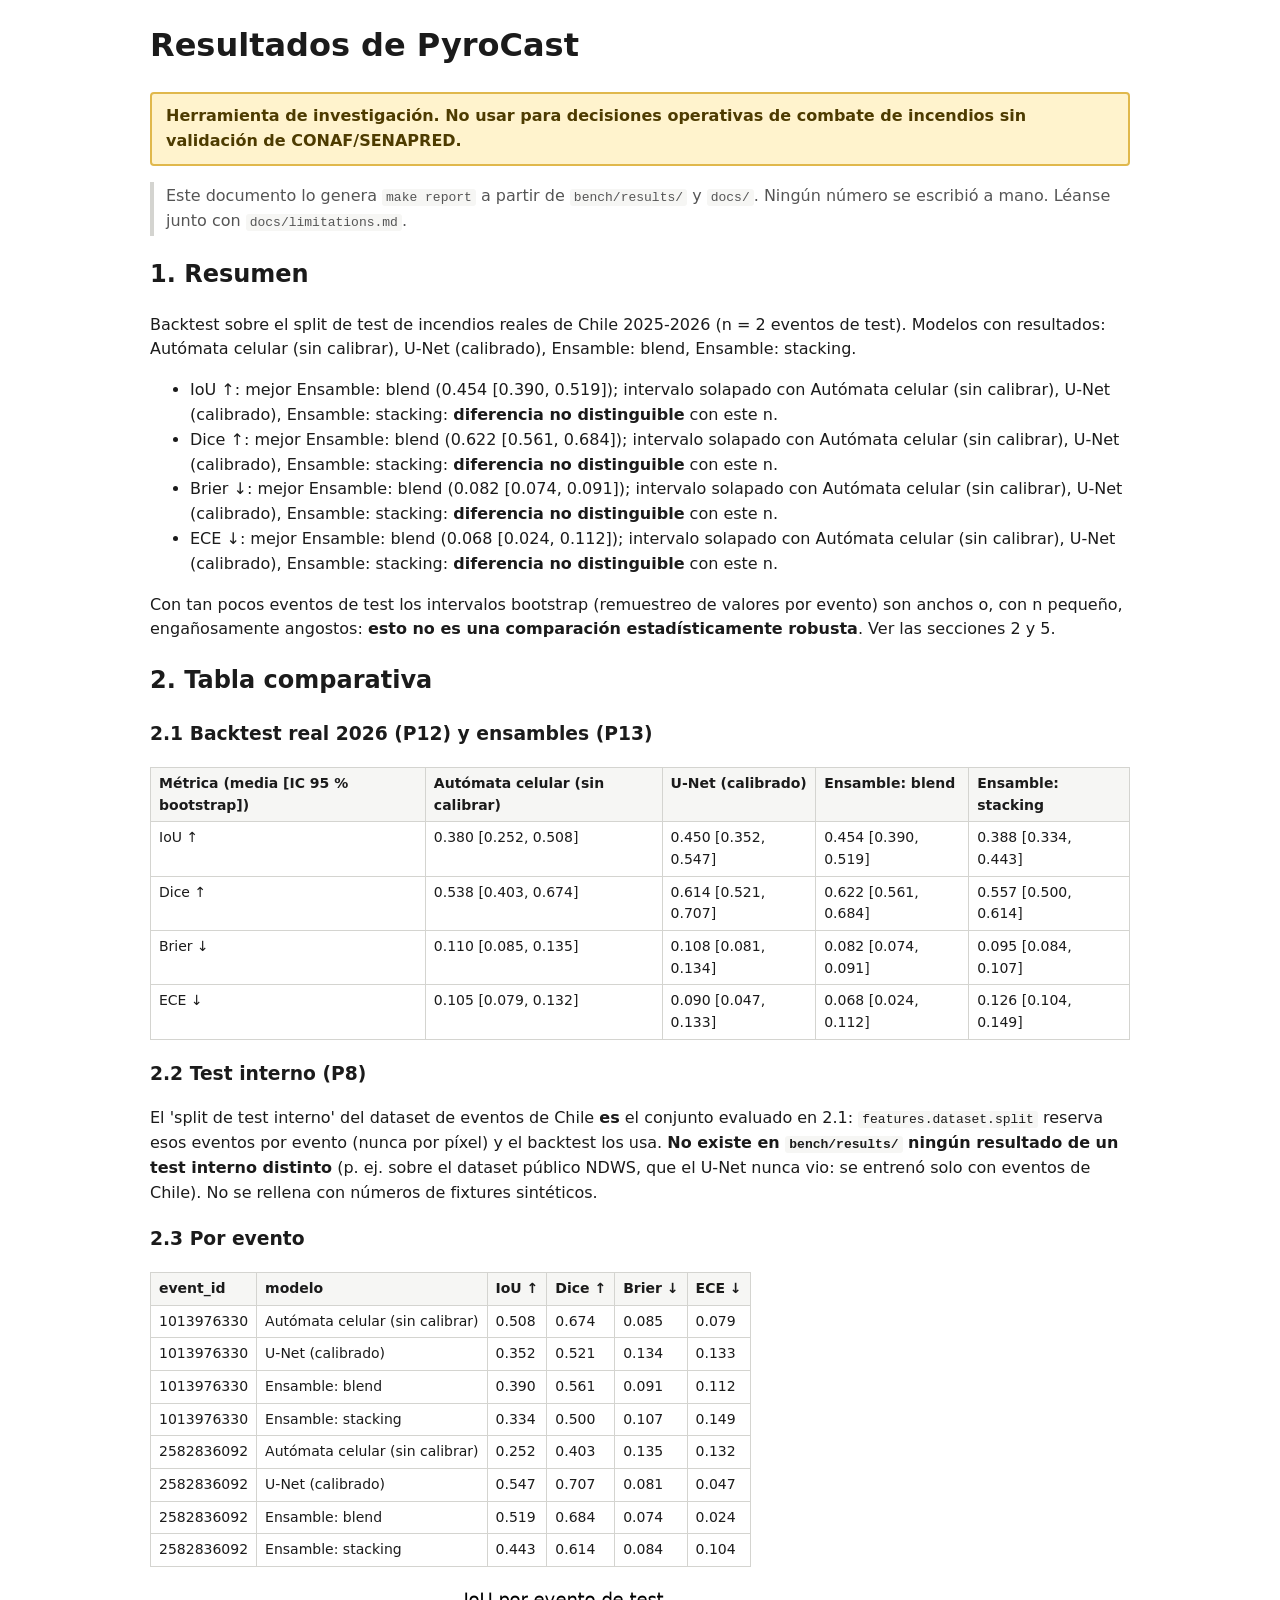
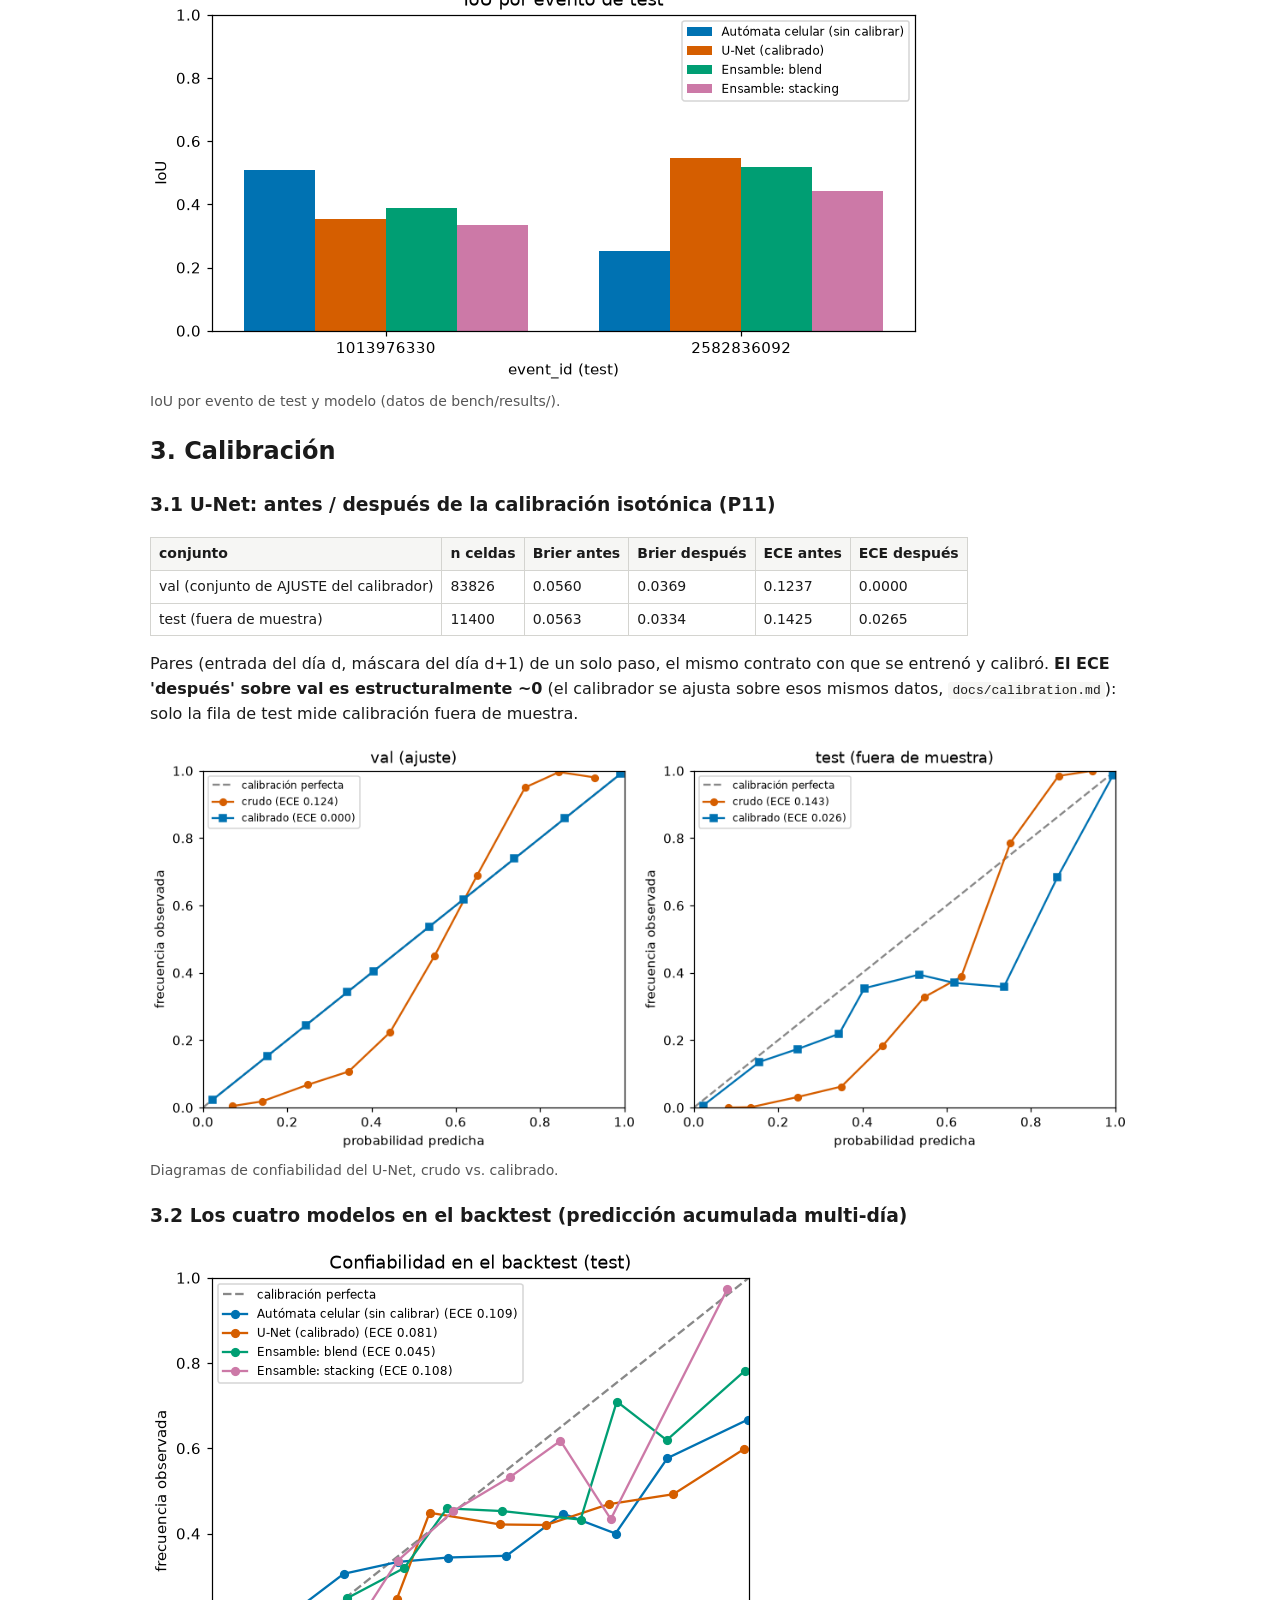
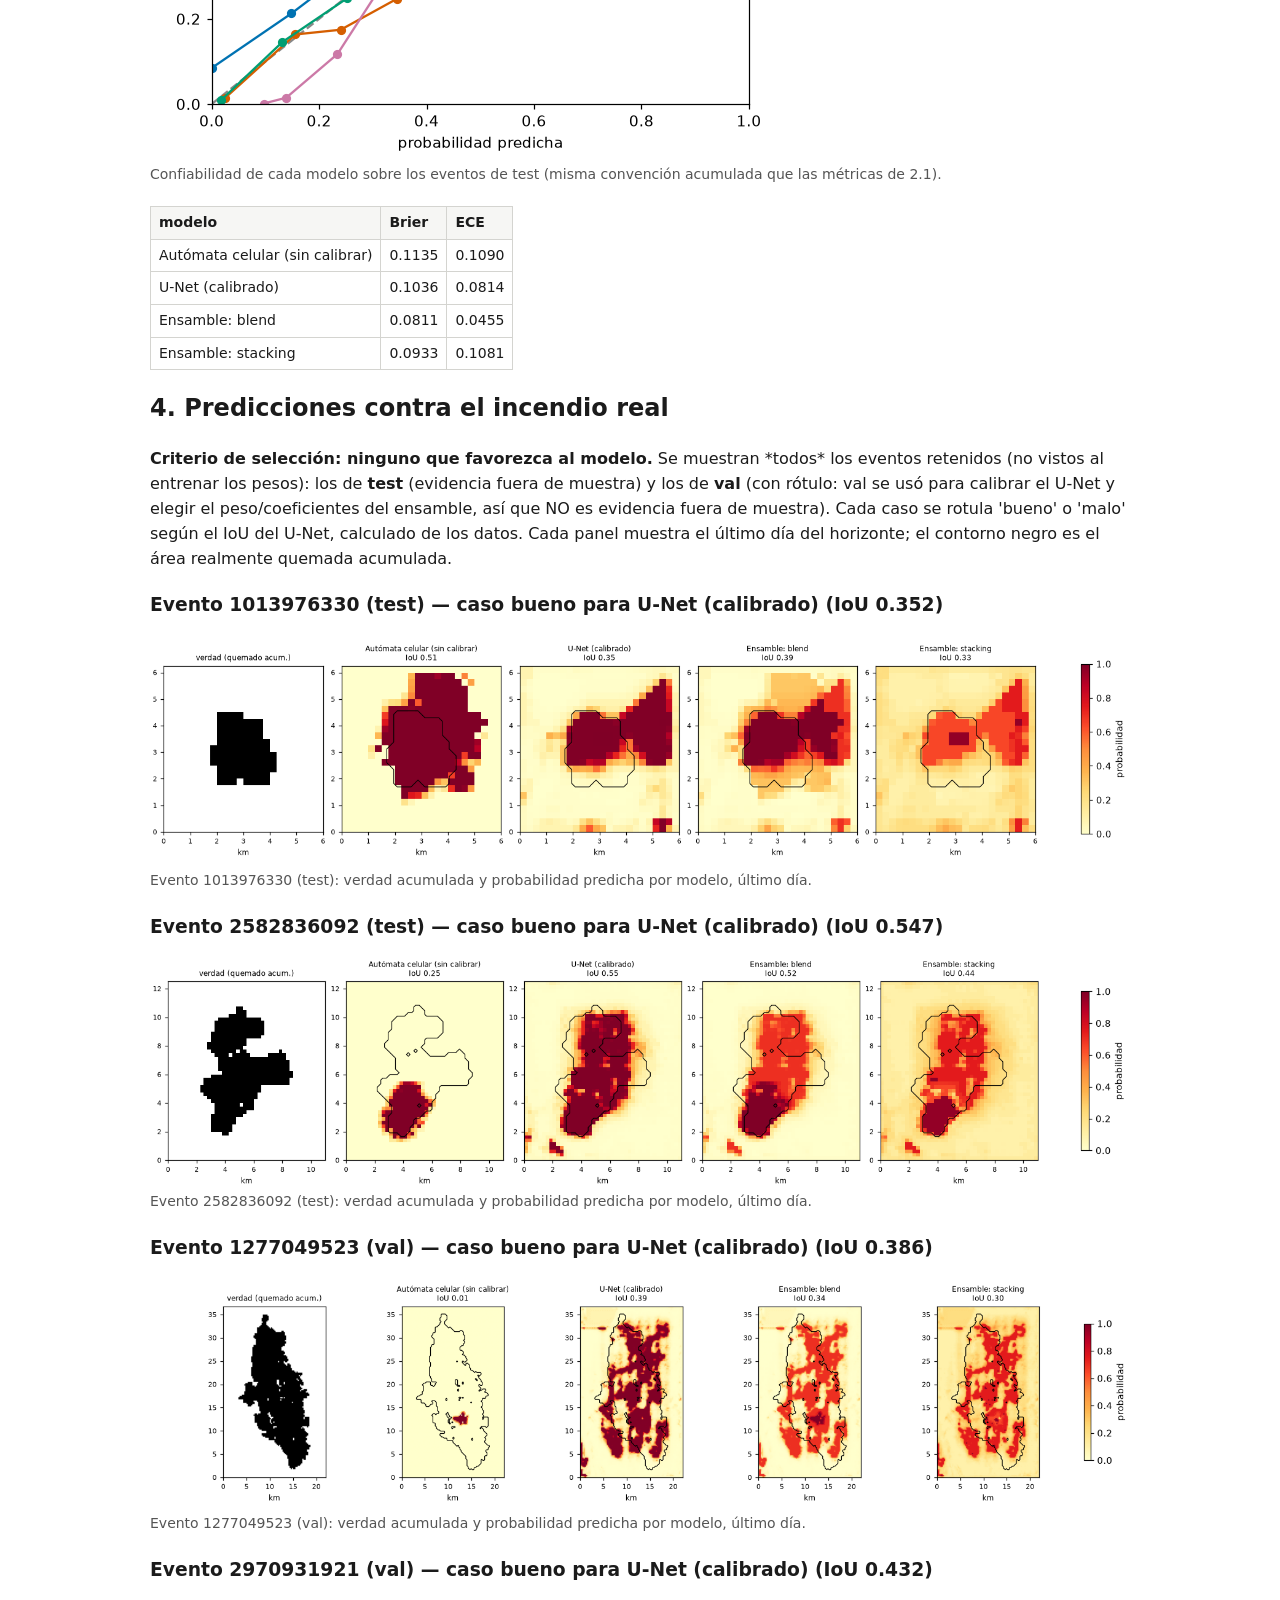
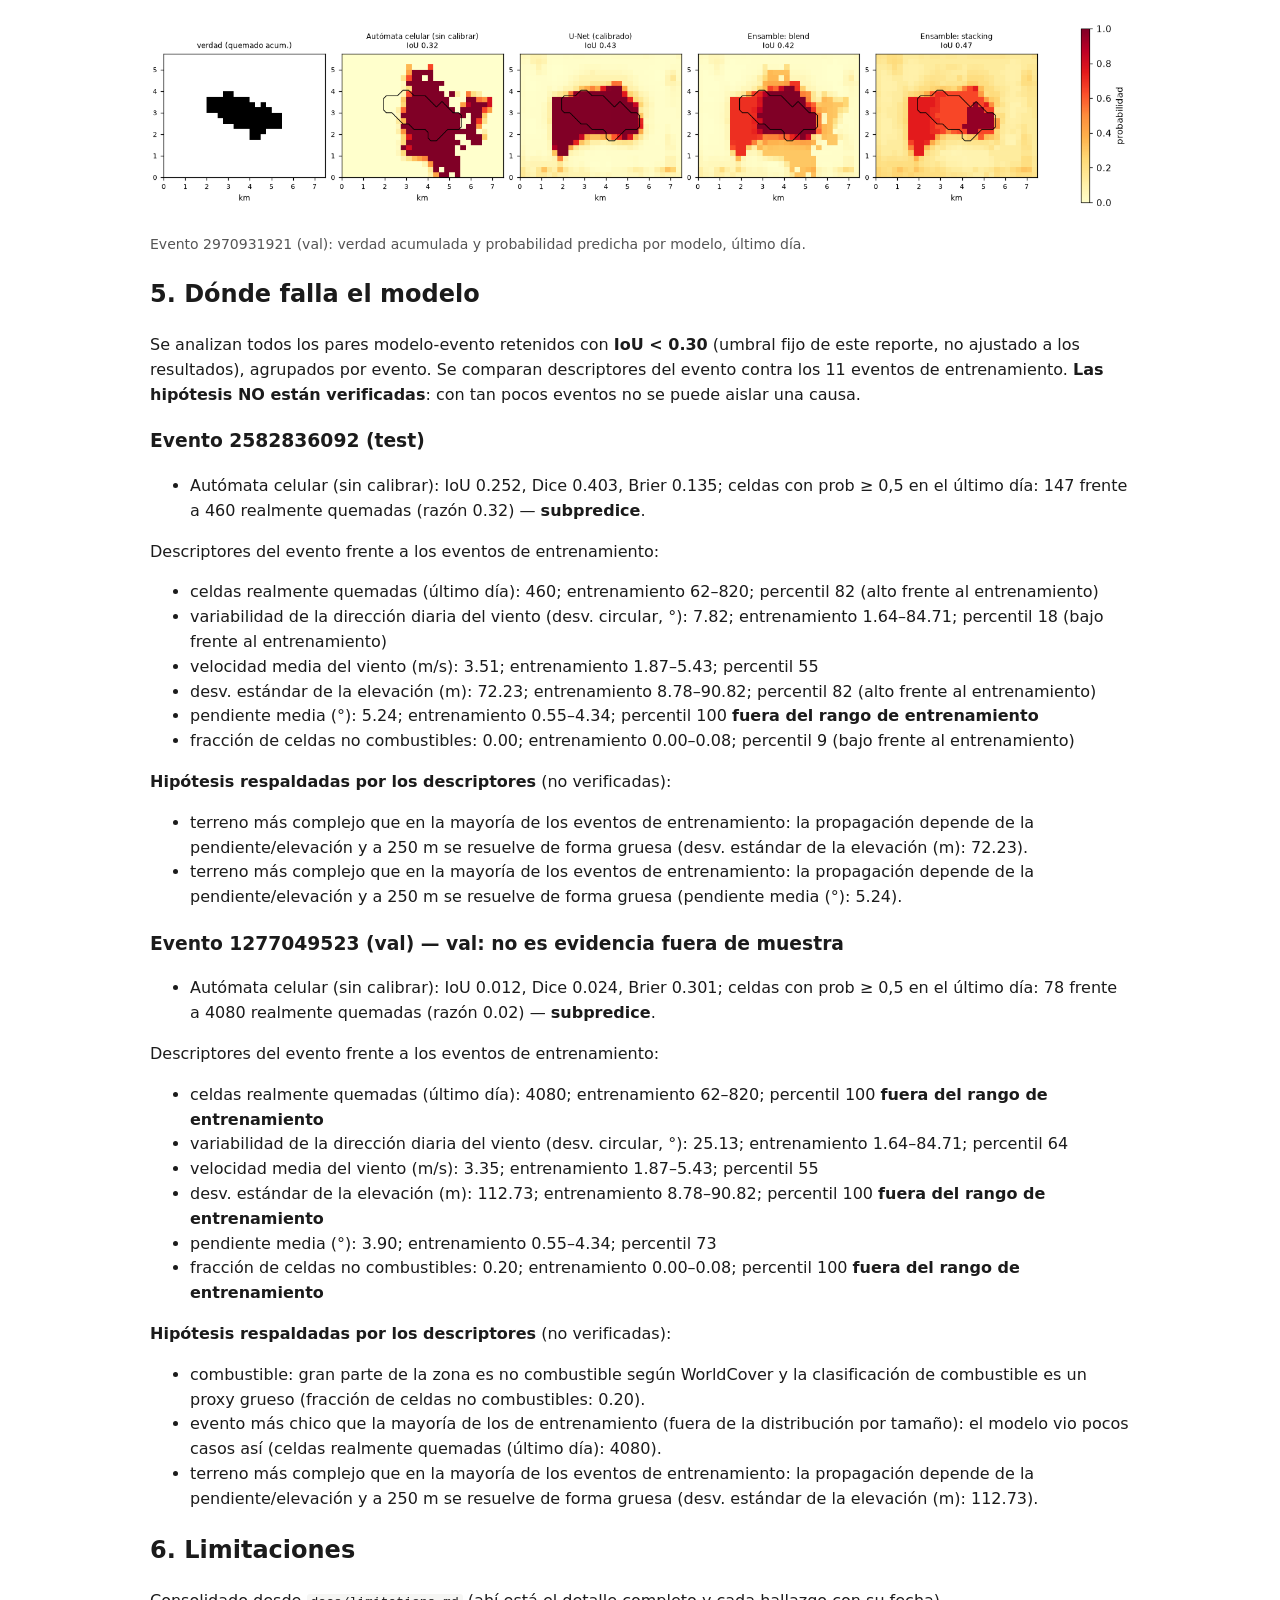
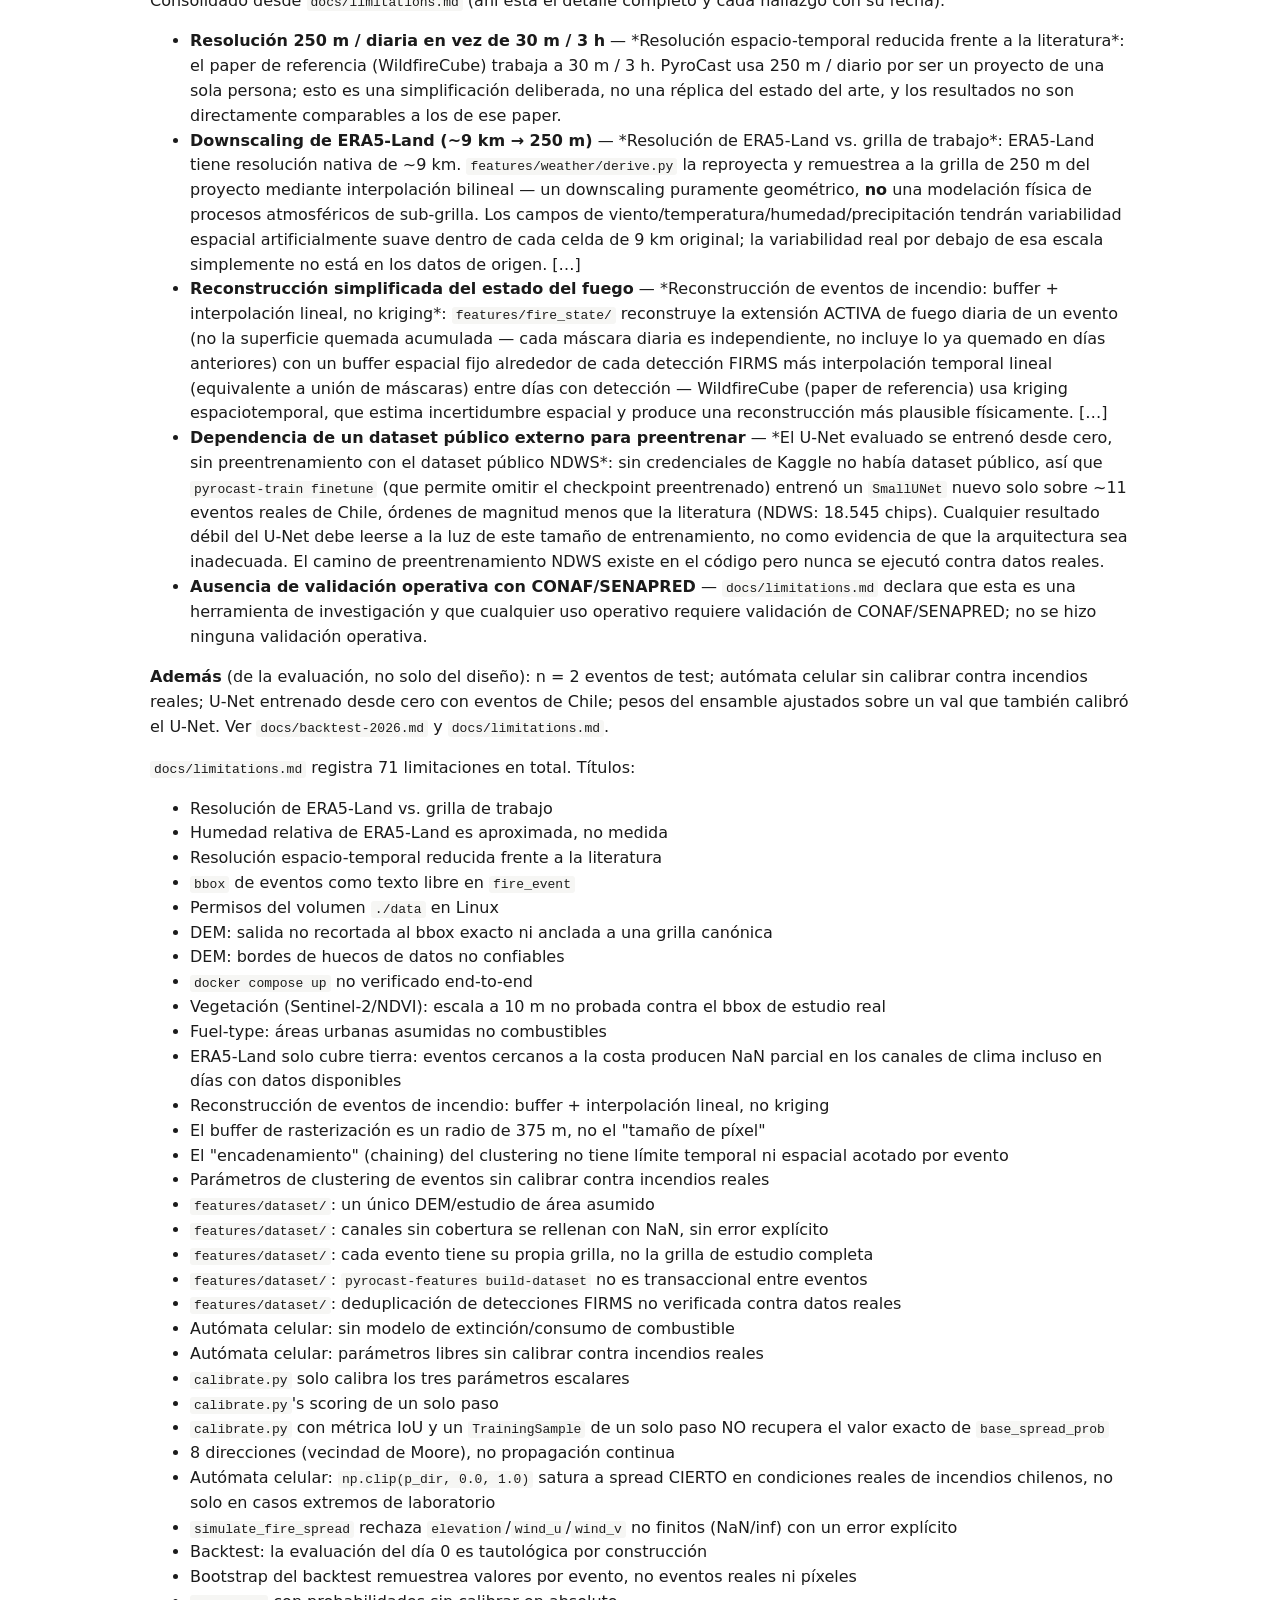
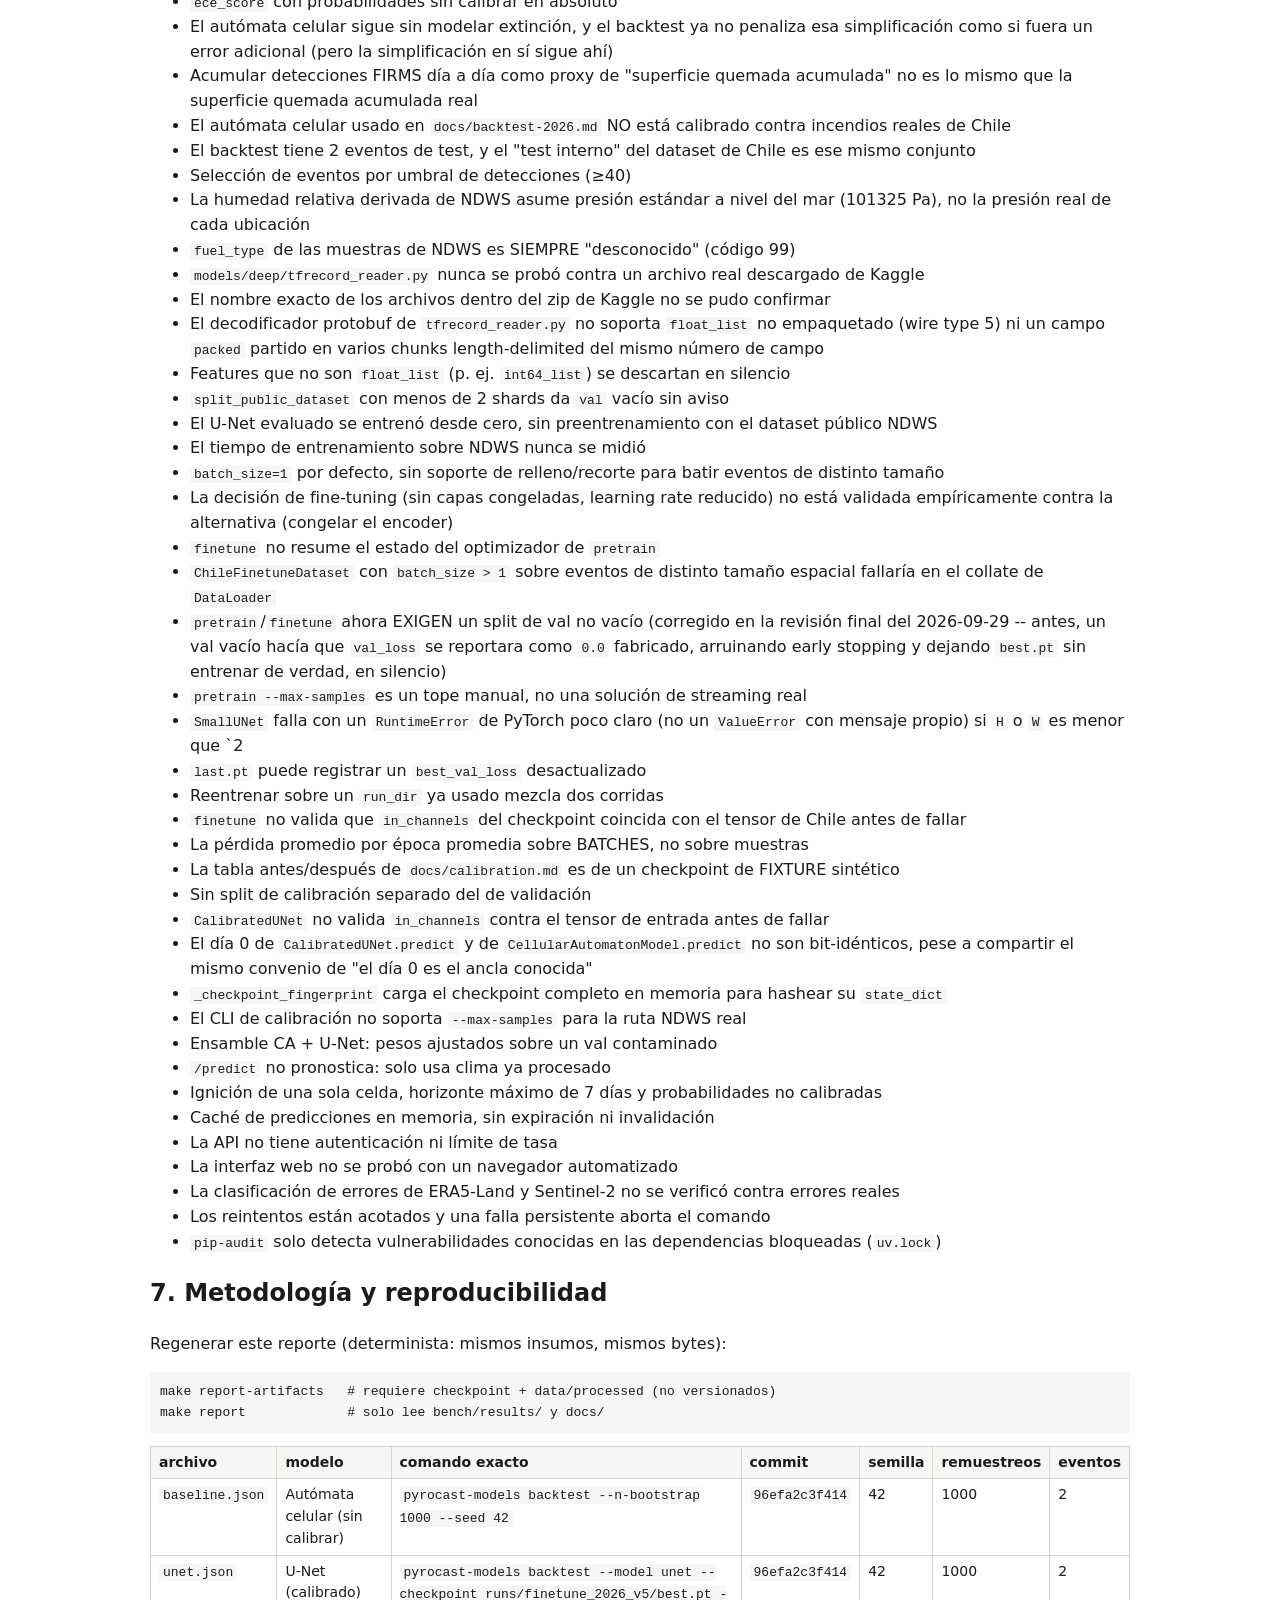
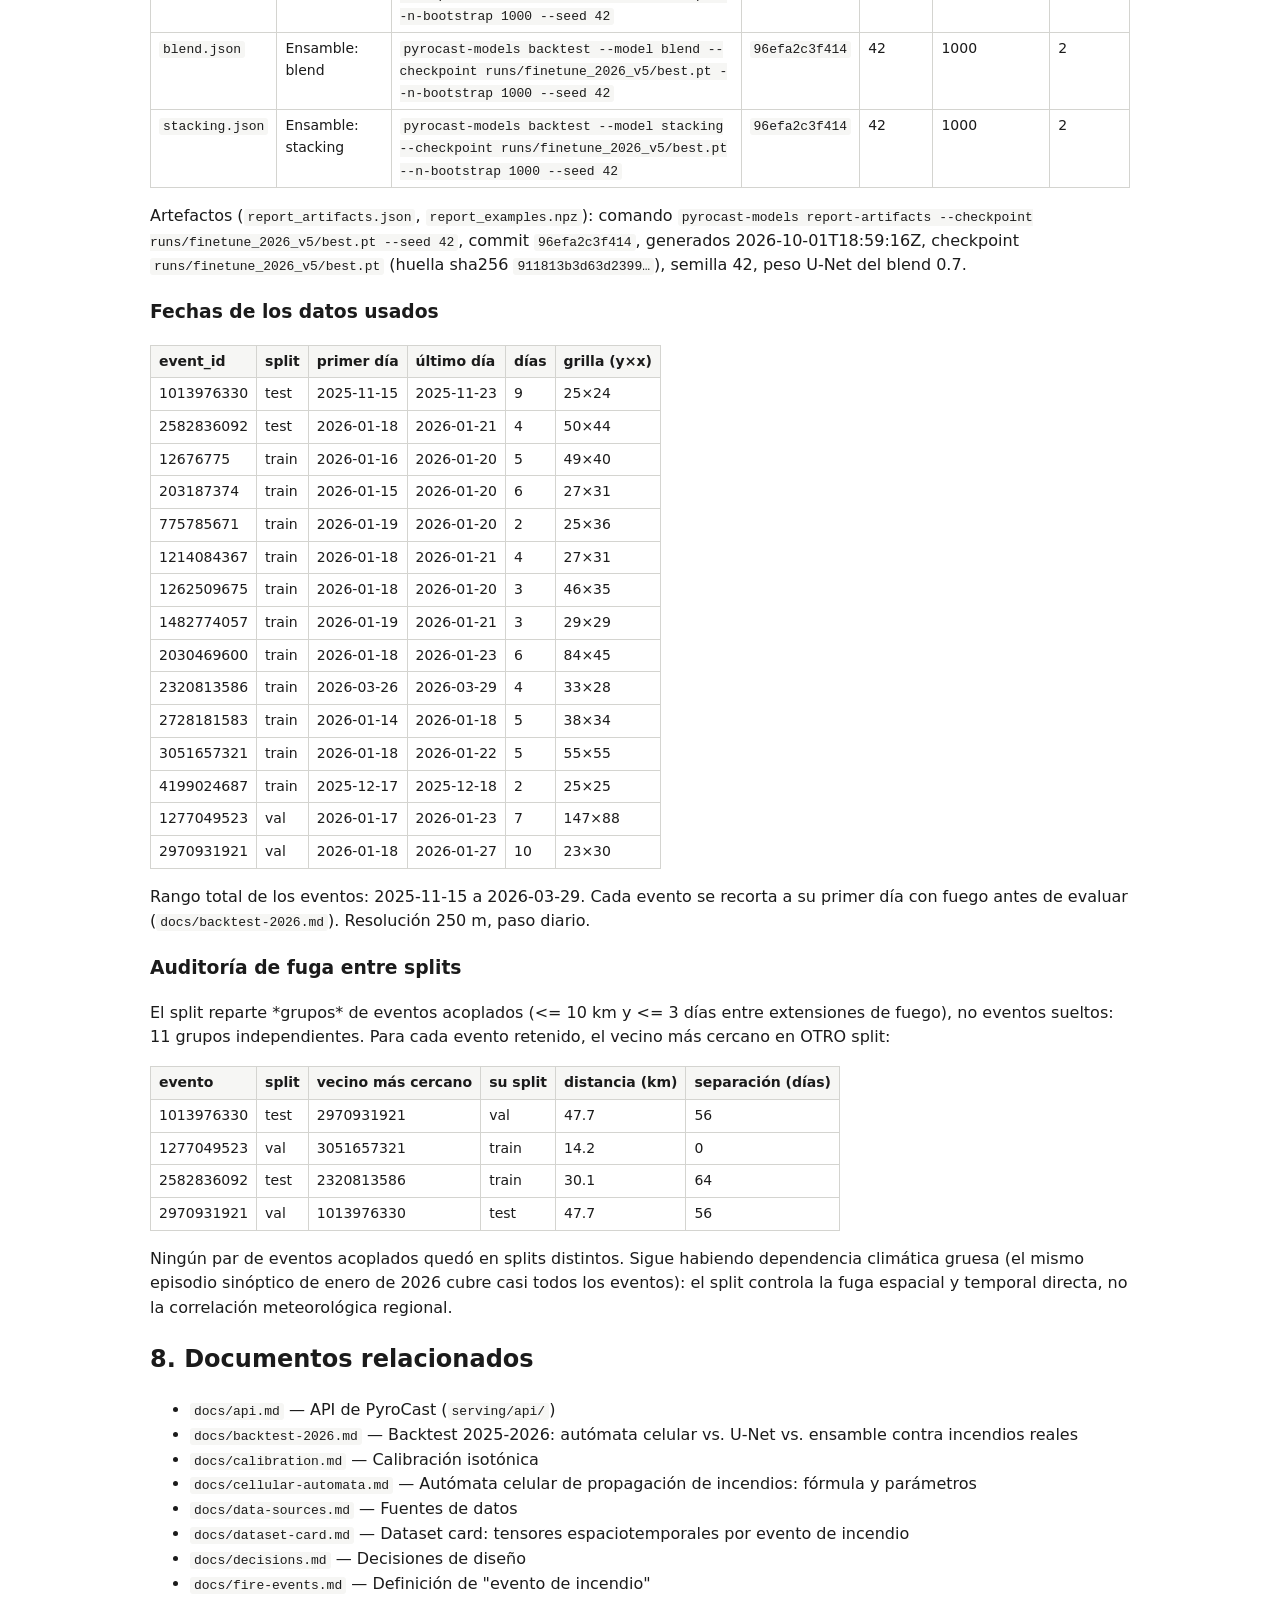
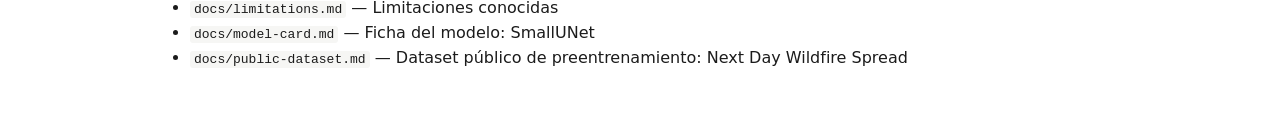
==== commit cca1e3b6: "fix: NDVI offset applied twice (values up to 5) + dark-pixel masking + range guard; migrate local te" ====
--- a/docs/results.html
+++ b/docs/results.html
@@ -18,5 +18,5 @@
 code,pre{background:var(--panel);padding:1px 4px;border-radius:3px;font-size:13px}
 pre{padding:10px;overflow-x:auto}
 blockquote{border-left:4px solid var(--line);margin:12px 0;padding:2px 12px;color:var(--muted)}
-</style></head><body><main><h1>Resultados de PyroCast</h1><p class="notice"><strong>Herramienta de investigación. No usar para decisiones operativas de combate de incendios sin validación de CONAF/SENAPRED.</strong></p><blockquote>Este documento lo genera <code>make report</code> a partir de <code>bench/results/</code> y <code>docs/</code>. Ningún número se escribió a mano. Léanse junto con <code>docs/limitations.md</code>.</blockquote><h2>1. Resumen</h2><p>Backtest sobre el split de test de incendios reales de Chile 2025-2026 (n = 2 eventos de test). Modelos con resultados: Autómata celular (sin calibrar), U-Net (calibrado), Ensamble: blend, Ensamble: stacking.</p><ul><li>IoU ↑: mejor Ensamble: stacking (0.486 [0.482, 0.491]); intervalo solapado con Autómata celular (sin calibrar): <strong>diferencia no distinguible</strong> con este n.</li><li>Dice ↑: mejor Ensamble: stacking (0.655 [0.651, 0.658]); intervalo solapado con Autómata celular (sin calibrar): <strong>diferencia no distinguible</strong> con este n.</li><li>Brier ↓: mejor Ensamble: stacking (0.061 [0.051, 0.072]); intervalo solapado con Ensamble: blend: <strong>diferencia no distinguible</strong> con este n.</li><li>ECE ↓: mejor Ensamble: stacking (0.048 [0.033, 0.062]); intervalo solapado con Ensamble: blend: <strong>diferencia no distinguible</strong> con este n.</li></ul><p>Con tan pocos eventos de test los intervalos bootstrap (remuestreo de valores por evento) son anchos o, con n pequeño, engañosamente angostos: <strong>esto no es una comparación estadísticamente robusta</strong>. Ver las secciones 2 y 5.</p><h2>2. Tabla comparativa</h2><h3>2.1 Backtest real 2026 (P12) y ensambles (P13)</h3><table><thead><tr><th>Métrica (media [IC 95 % bootstrap])</th><th>Autómata celular (sin calibrar)</th><th>U-Net (calibrado)</th><th>Ensamble: blend</th><th>Ensamble: stacking</th></tr></thead><tbody><tr><td>IoU ↑</td><td>0.398 [0.288, 0.508]</td><td>0.033 [0.011, 0.055]</td><td>0.033 [0.011, 0.055]</td><td>0.486 [0.482, 0.491]</td></tr><tr><td>Dice ↑</td><td>0.560 [0.447, 0.674]</td><td>0.063 [0.022, 0.104]</td><td>0.063 [0.022, 0.104]</td><td>0.655 [0.651, 0.658]</td></tr><tr><td>Brier ↓</td><td>0.089 [0.076, 0.103]</td><td>0.095 [0.075, 0.114]</td><td>0.081 [0.056, 0.106]</td><td>0.061 [0.051, 0.072]</td></tr><tr><td>ECE ↓</td><td>0.086 [0.071, 0.100]</td><td>0.093 [0.075, 0.111]</td><td>0.078 [0.050, 0.106]</td><td>0.048 [0.033, 0.062]</td></tr></tbody></table><h3>2.2 Test interno (P8)</h3><p>El 'split de test interno' del dataset de eventos de Chile <strong>es</strong> el conjunto evaluado en 2.1: <code>features.dataset.split</code> reserva esos eventos por evento (nunca por píxel) y el backtest los usa. <strong>No existe en <code>bench/results/</code> ningún resultado de un test interno distinto</strong> (p. ej. sobre el dataset público NDWS, que el U-Net nunca vio: se entrenó solo con eventos de Chile). No se rellena con números de fixtures sintéticos.</p><h3>2.3 Por evento</h3><table><thead><tr><th>event_id</th><th>modelo</th><th>IoU ↑</th><th>Dice ↑</th><th>Brier ↓</th><th>ECE ↓</th></tr></thead><tbody><tr><td>1013976330</td><td>Autómata celular (sin calibrar)</td><td>0.508</td><td>0.674</td><td>0.076</td><td>0.071</td></tr><tr><td>1013976330</td><td>U-Net (calibrado)</td><td>0.011</td><td>0.022</td><td>0.075</td><td>0.075</td></tr><tr><td>1013976330</td><td>Ensamble: blend</td><td>0.011</td><td>0.022</td><td>0.056</td><td>0.050</td></tr><tr><td>1013976330</td><td>Ensamble: stacking</td><td>0.491</td><td>0.658</td><td>0.051</td><td>0.062</td></tr><tr><td>2582836092</td><td>Autómata celular (sin calibrar)</td><td>0.288</td><td>0.447</td><td>0.103</td><td>0.100</td></tr><tr><td>2582836092</td><td>U-Net (calibrado)</td><td>0.055</td><td>0.104</td><td>0.114</td><td>0.111</td></tr><tr><td>2582836092</td><td>Ensamble: blend</td><td>0.055</td><td>0.104</td><td>0.106</td><td>0.106</td></tr><tr><td>2582836092</td><td>Ensamble: stacking</td><td>0.482</td><td>0.651</td><td>0.072</td><td>0.033</td></tr></tbody></table><figure><img src="[data-uri]" alt="IoU por evento de test y modelo (datos de bench/results/)."><figcaption>IoU por evento de test y modelo (datos de bench/results/).</figcaption></figure><h2>3. Calibración</h2><h3>3.1 U-Net: antes / después de la calibración isotónica (P11)</h3><table><thead><tr><th>conjunto</th><th>n celdas</th><th>Brier antes</th><th>Brier después</th><th>ECE antes</th><th>ECE después</th></tr></thead><tbody><tr><td>val (conjunto de AJUSTE del calibrador)</td><td>83826</td><td>0.0915</td><td>0.0568</td><td>0.1700</td><td>0.0281</td></tr><tr><td>test (fuera de muestra)</td><td>11400</td><td>0.0726</td><td>0.0614</td><td>0.1323</td><td>0.0477</td></tr></tbody></table><p>Pares (entrada del día d, máscara del día d+1) de un solo paso, el mismo contrato con que se entrenó y calibró. <strong>El ECE 'después' sobre val es estructuralmente ~0</strong> (el calibrador se ajusta sobre esos mismos datos, <code>docs/calibration.md</code>): solo la fila de test mide calibración fuera de muestra.</p><figure><img src="[data-uri]" alt="Diagramas de confiabilidad del U-Net, crudo vs. calibrado."><figcaption>Diagramas de confiabilidad del U-Net, crudo vs. calibrado.</figcaption></figure><h3>3.2 Los cuatro modelos en el backtest (predicción acumulada multi-día)</h3><figure><img src="[data-uri]" alt="Confiabilidad de cada modelo sobre los eventos de test (misma convención acumulada que las métricas de 2.1)."><figcaption>Confiabilidad de cada modelo sobre los eventos de test (misma convención acumulada que las métricas de 2.1).</figcaption></figure><table><thead><tr><th>modelo</th><th>Brier</th><th>ECE</th></tr></thead><tbody><tr><td>Autómata celular (sin calibrar)</td><td>0.0925</td><td>0.0891</td></tr><tr><td>U-Net (calibrado)</td><td>0.0992</td><td>0.0975</td></tr><tr><td>Ensamble: blend</td><td>0.0867</td><td>0.0840</td></tr><tr><td>Ensamble: stacking</td><td>0.0641</td><td>0.0422</td></tr></tbody></table><h2>4. Predicciones contra el incendio real</h2><p><strong>Criterio de selección: ninguno que favorezca al modelo.</strong> Se muestran *todos* los eventos retenidos (no vistos al entrenar los pesos): los de <strong>test</strong> (evidencia fuera de muestra) y los de <strong>val</strong> (con rótulo: val se usó para calibrar el U-Net y elegir el peso/coeficientes del ensamble, así que NO es evidencia fuera de muestra). Cada caso se rotula 'bueno' o 'malo' según el IoU del U-Net, calculado de los datos. Cada panel muestra el último día del horizonte; el contorno negro es el área realmente quemada acumulada.</p><h3>Evento 1013976330 (test) — caso malo para U-Net (calibrado) (IoU 0.011)</h3><figure><img src="[data-uri]" alt="Evento 1013976330 (test): verdad acumulada y probabilidad predicha por modelo, último día."><figcaption>Evento 1013976330 (test): verdad acumulada y probabilidad predicha por modelo, último día.</figcaption></figure><h3>Evento 2582836092 (test) — caso malo para U-Net (calibrado) (IoU 0.055)</h3><figure><img src="[data-uri]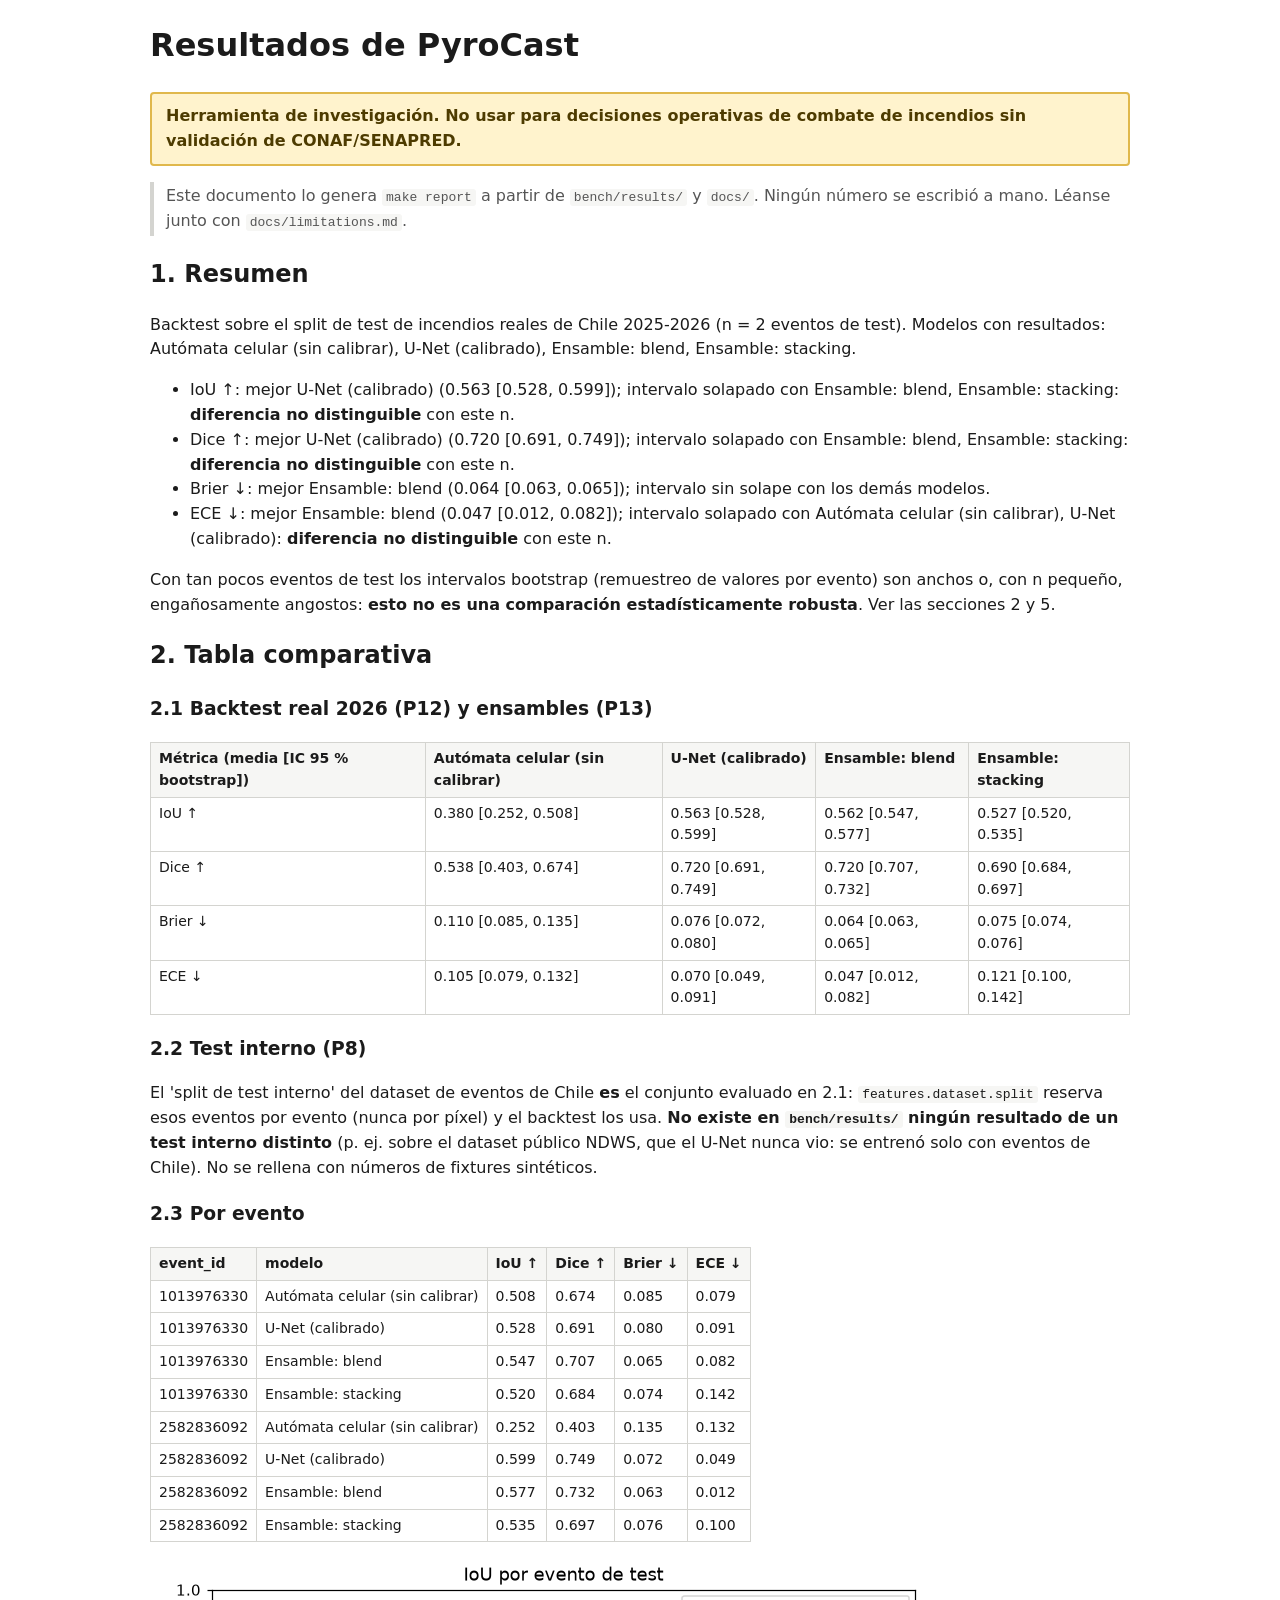
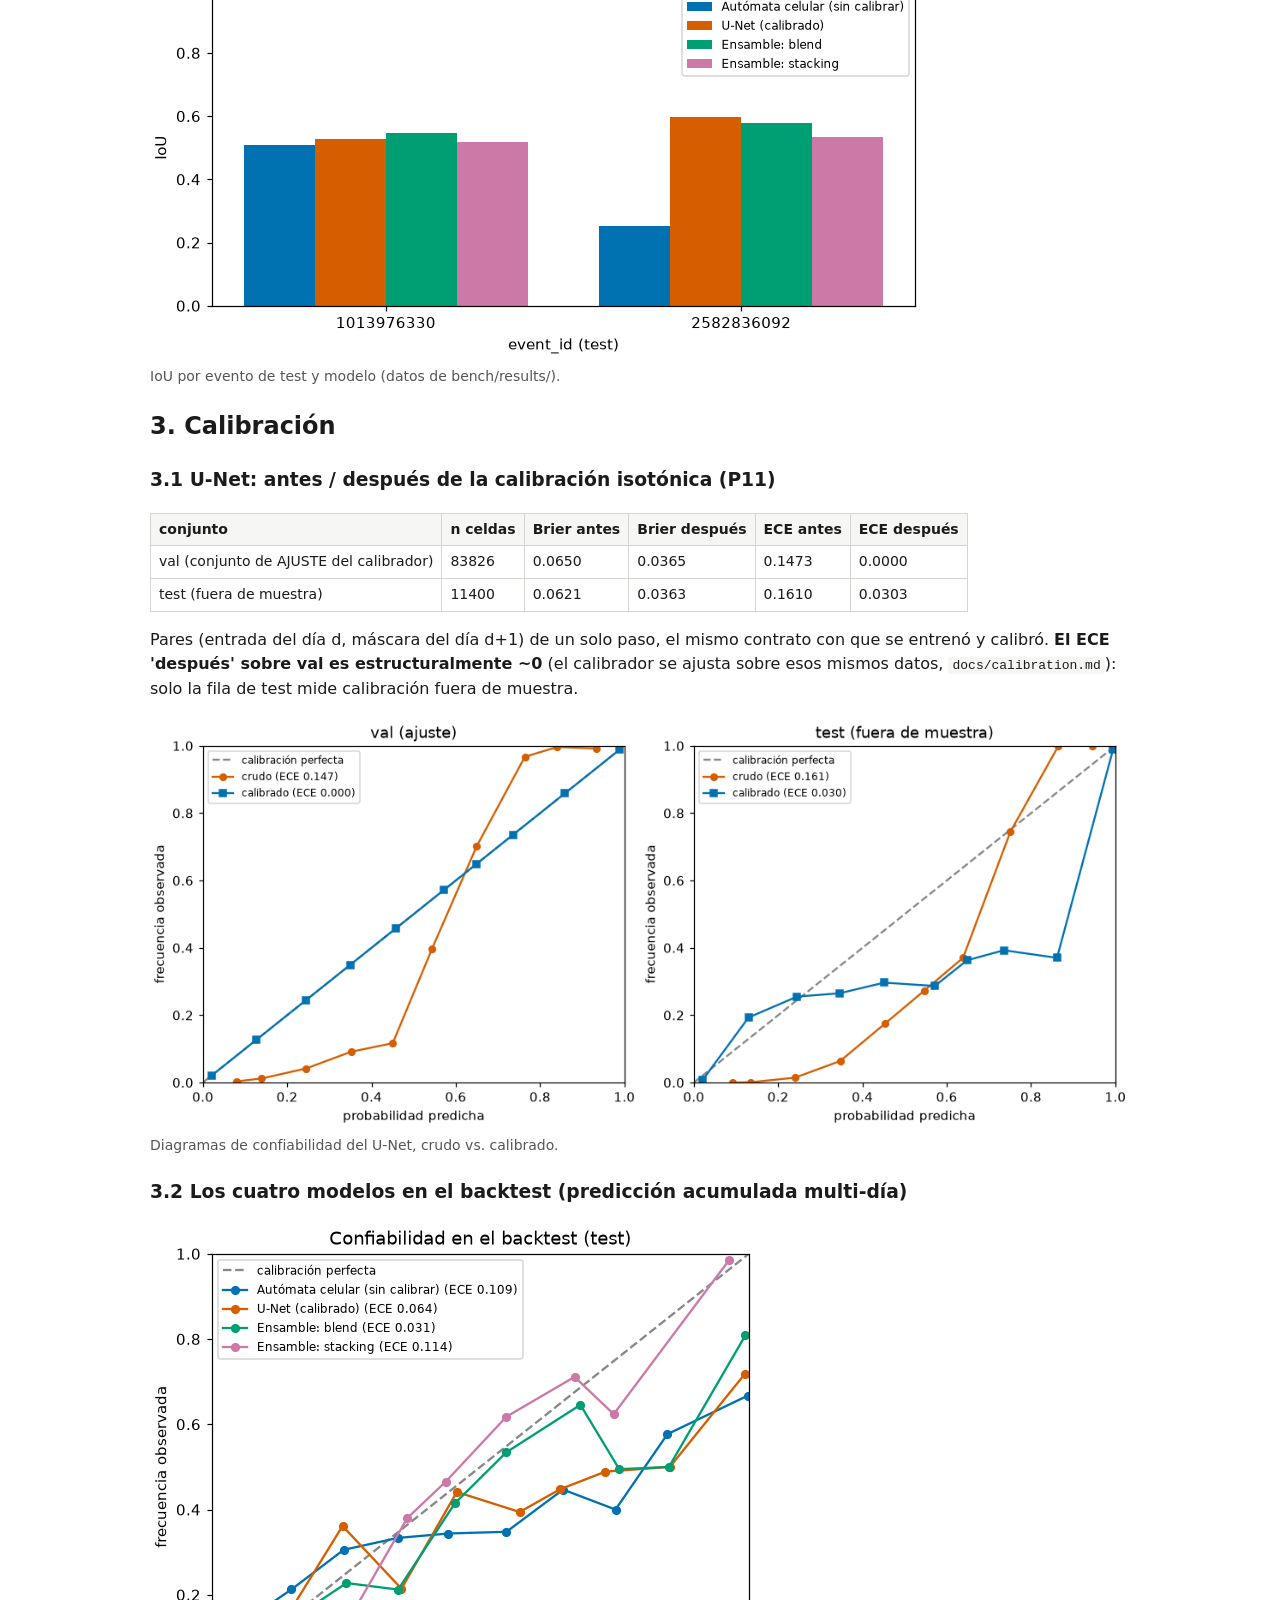
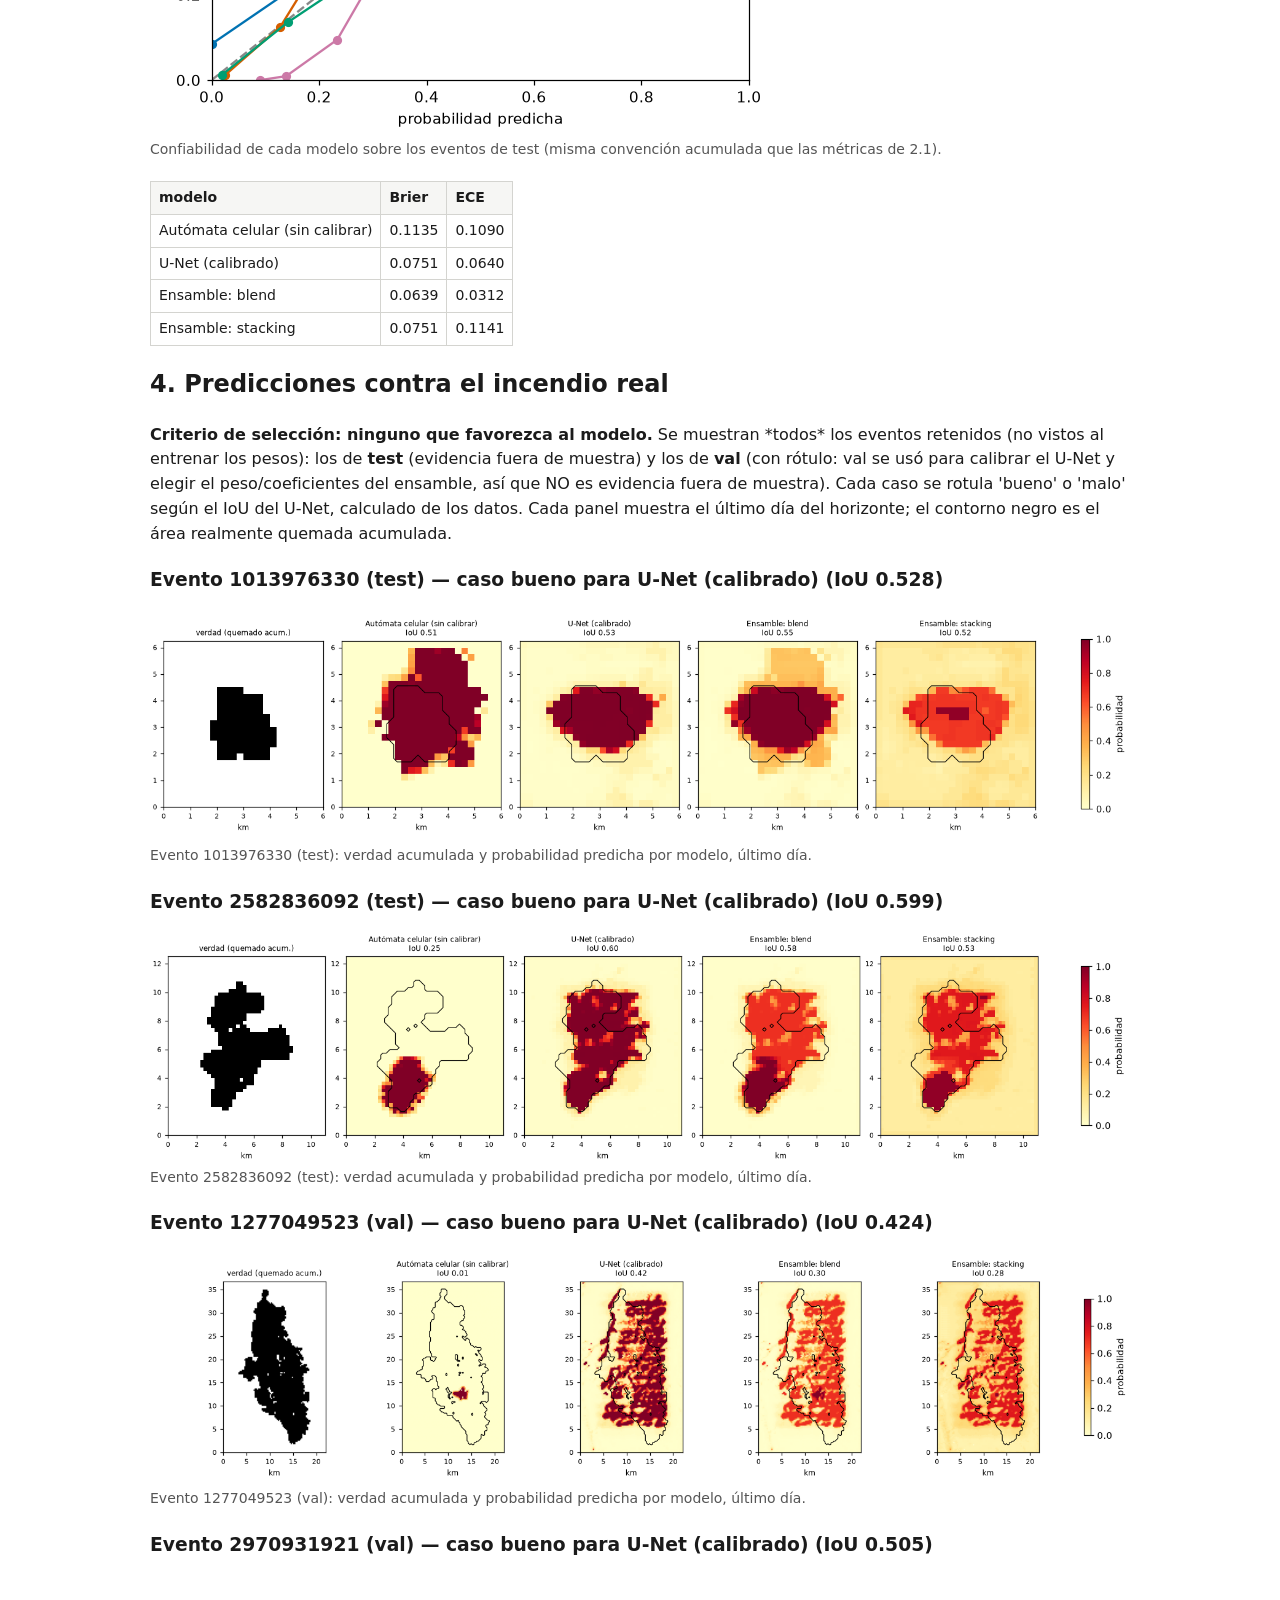
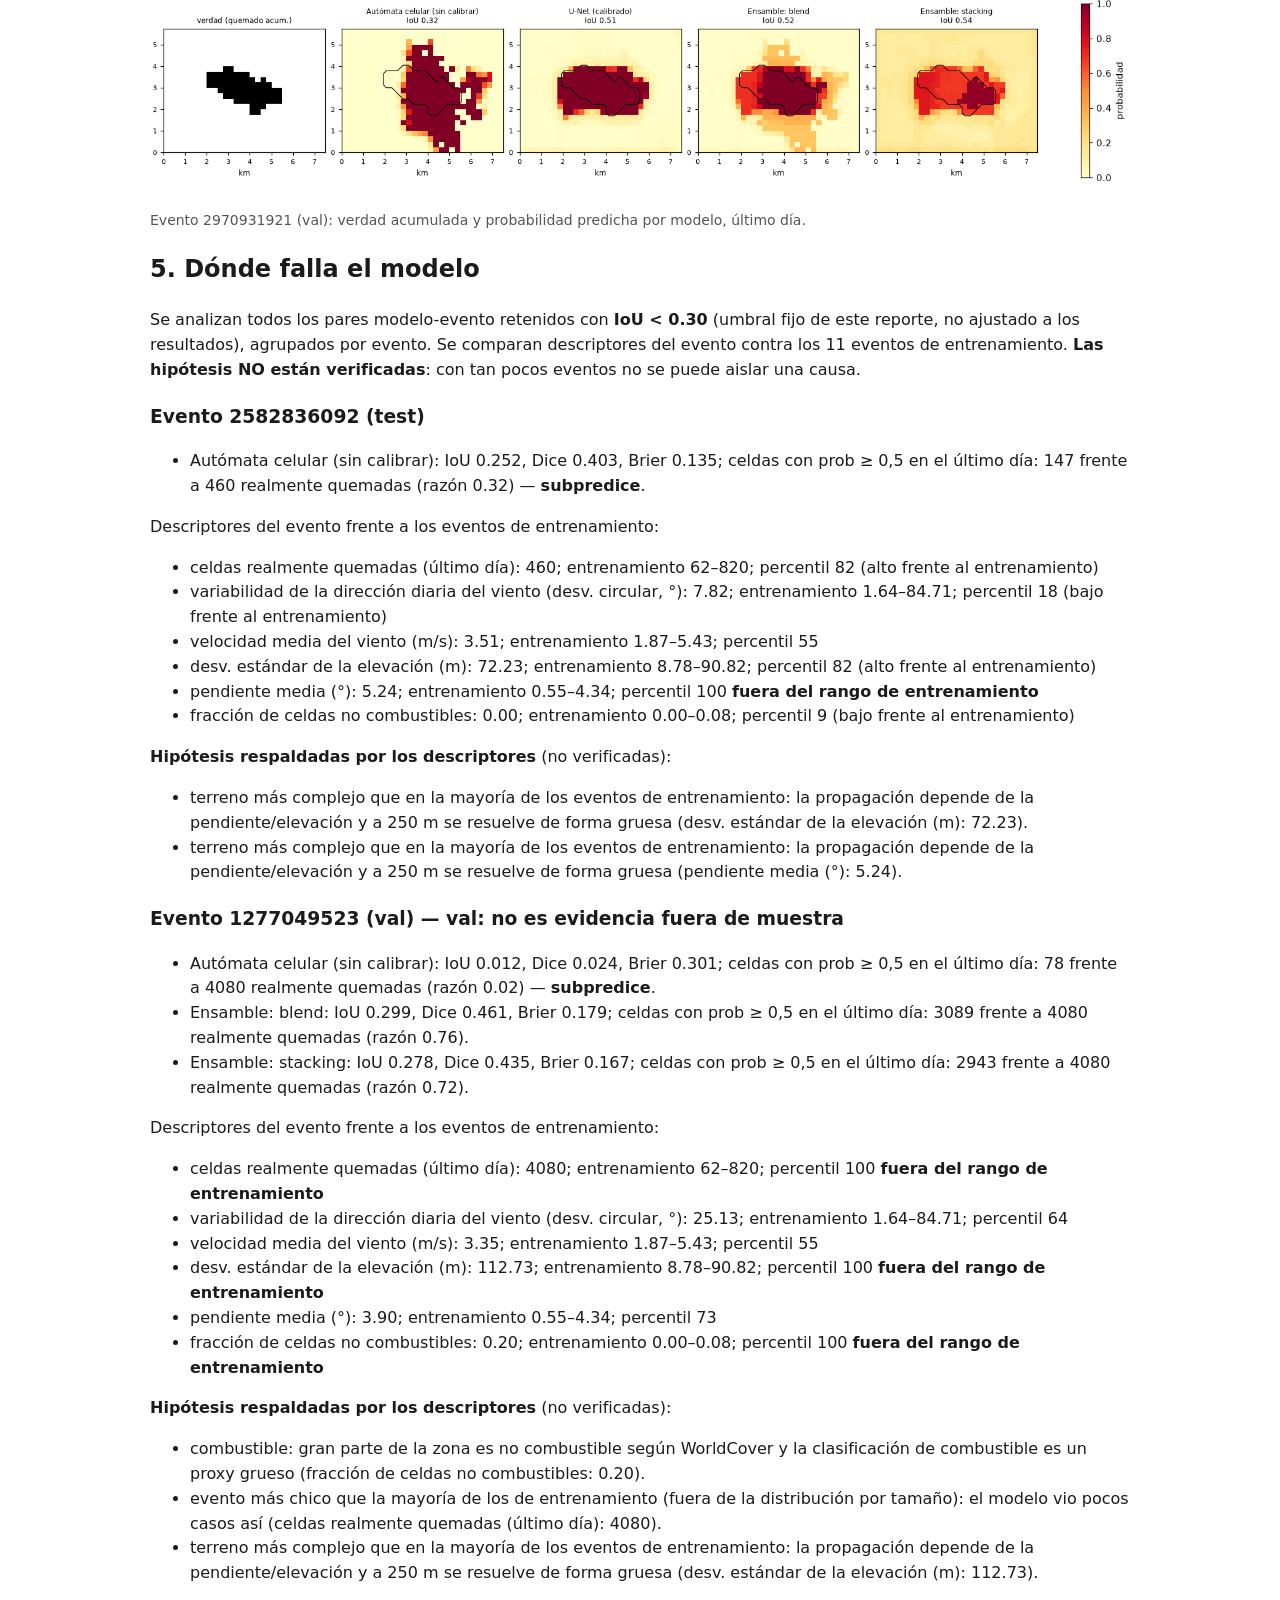
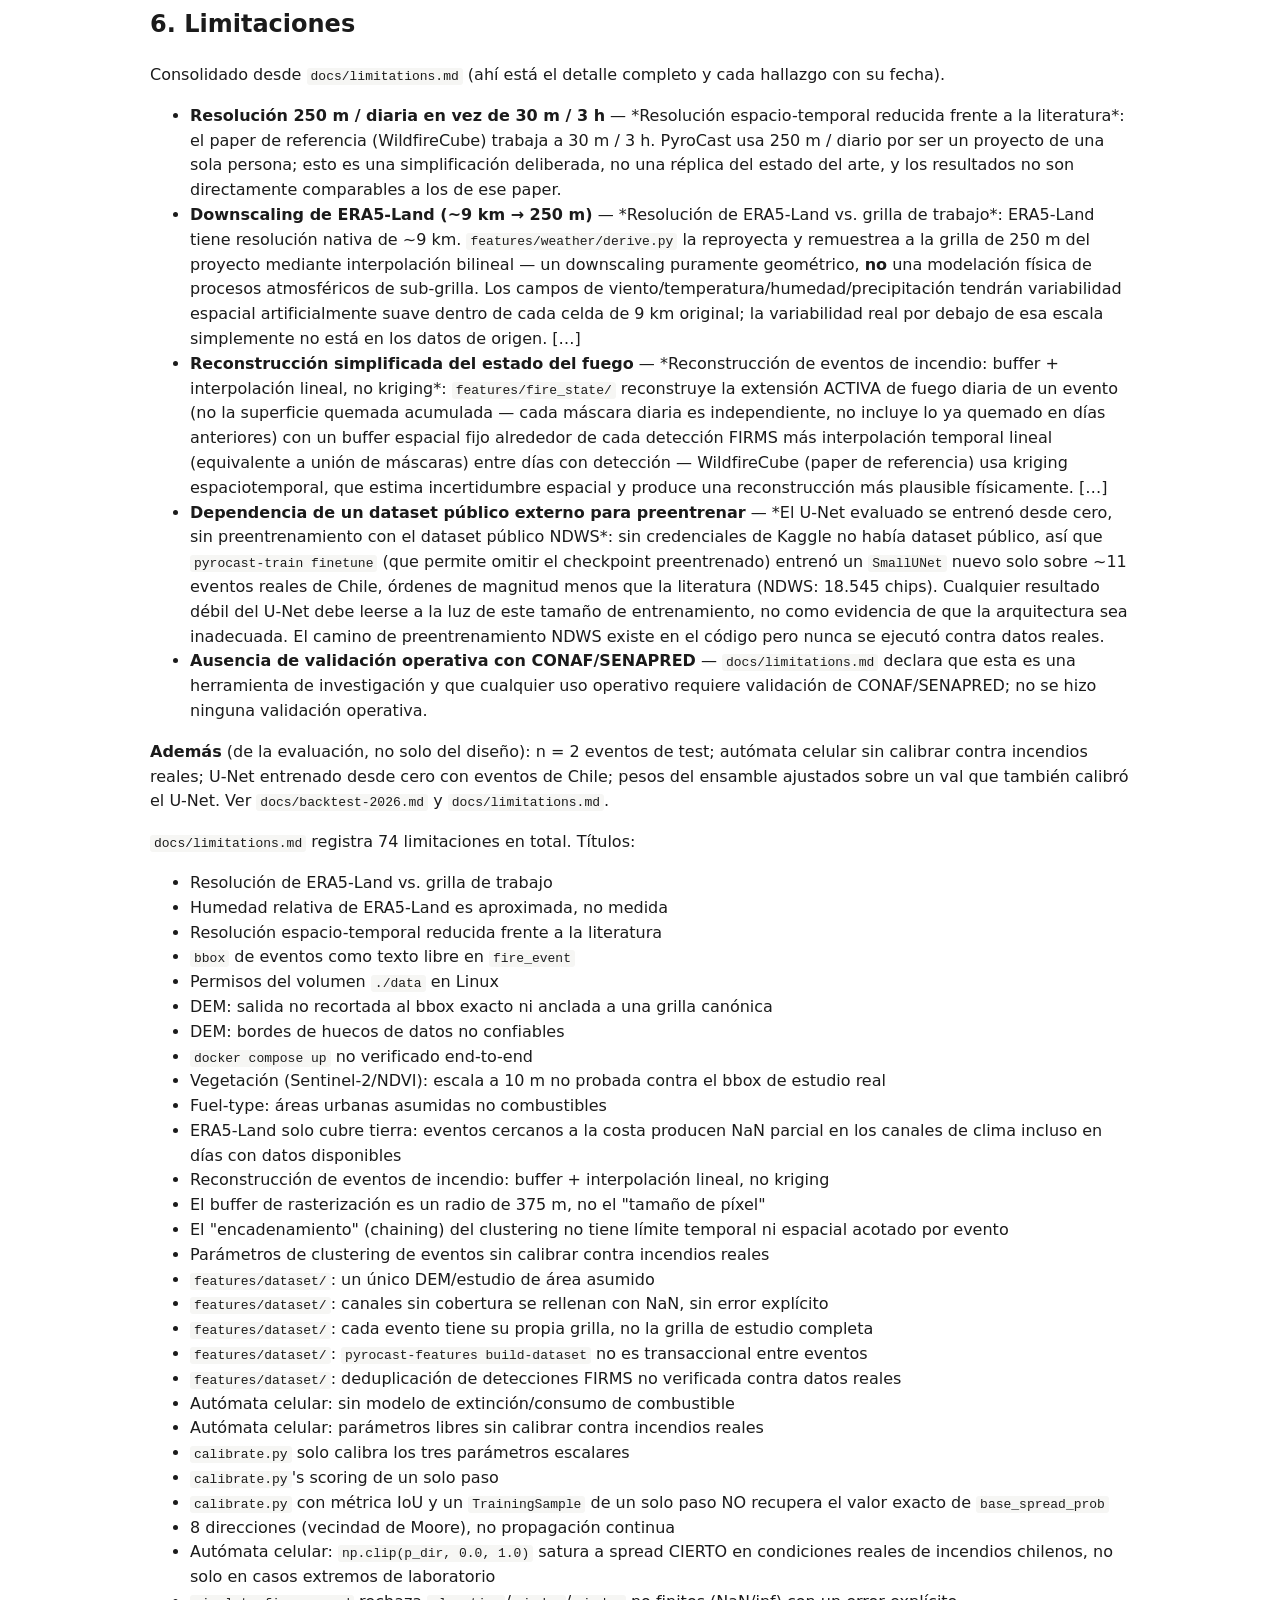
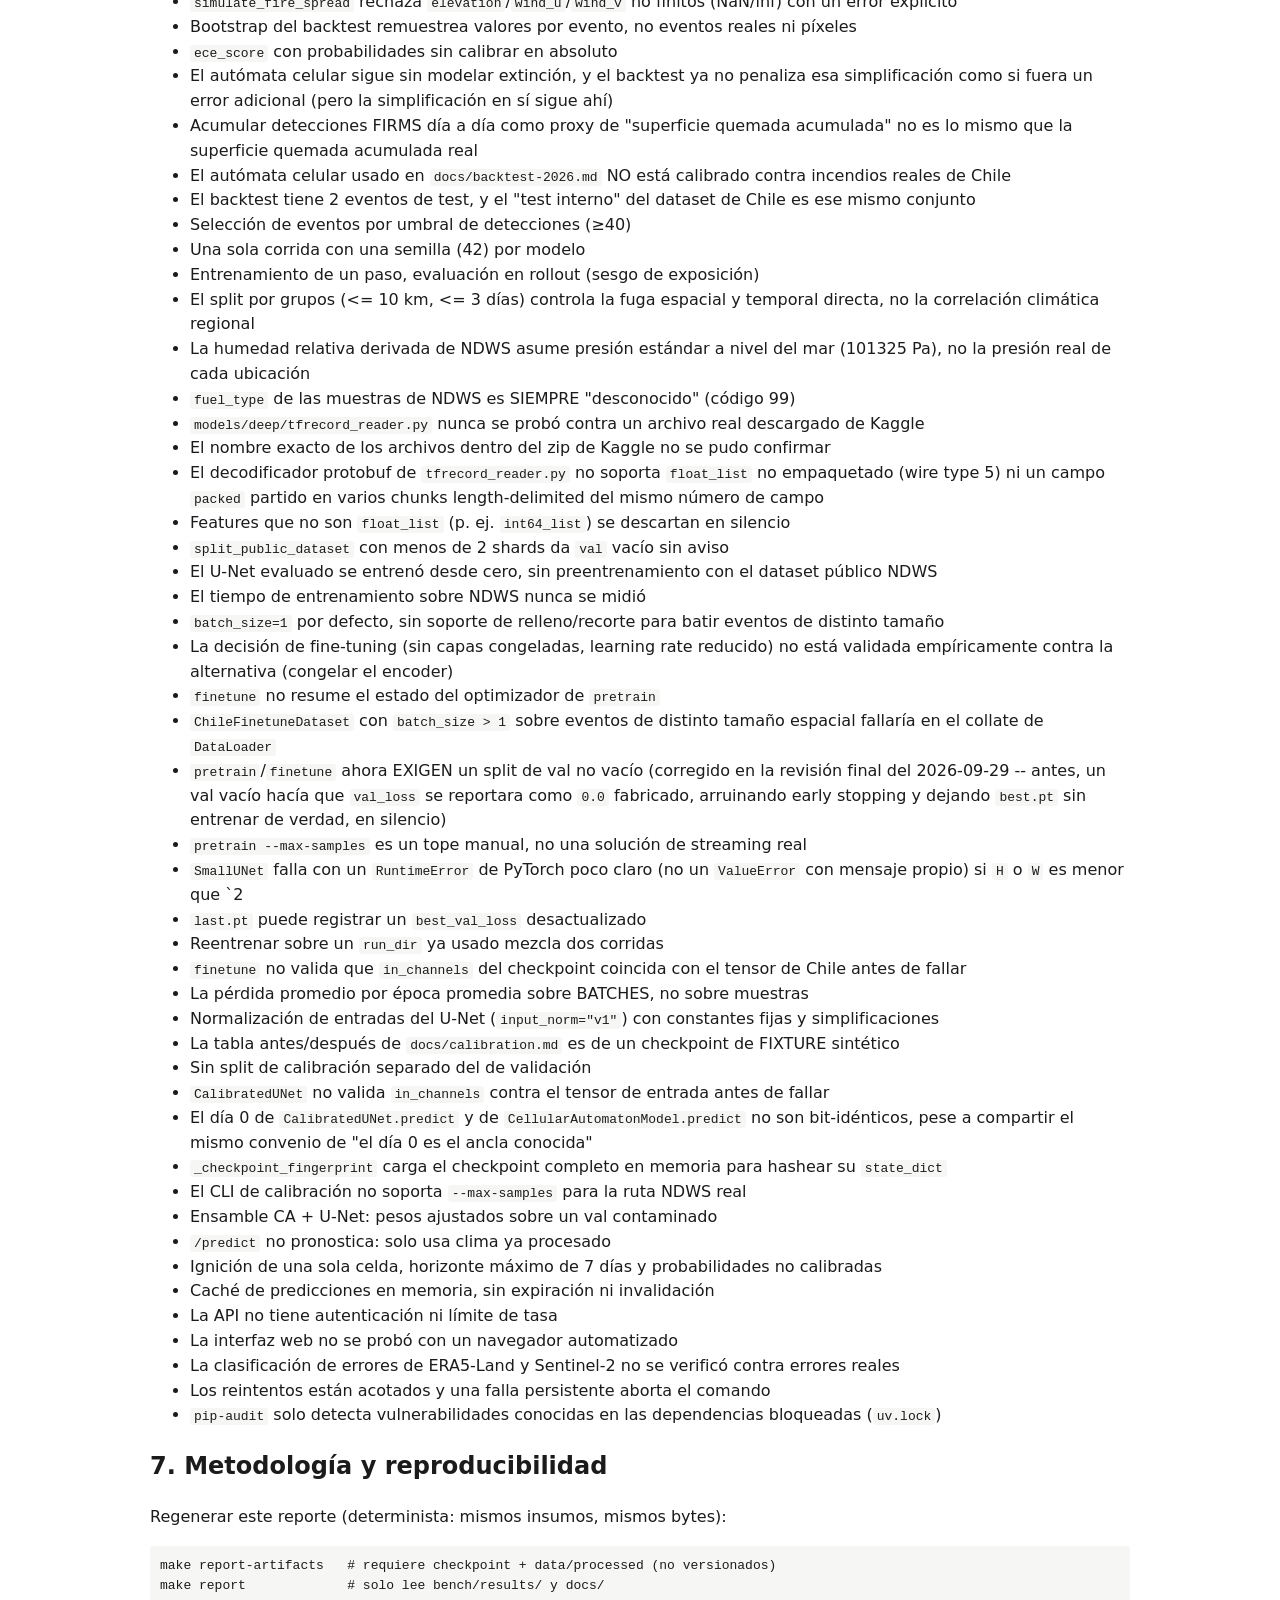
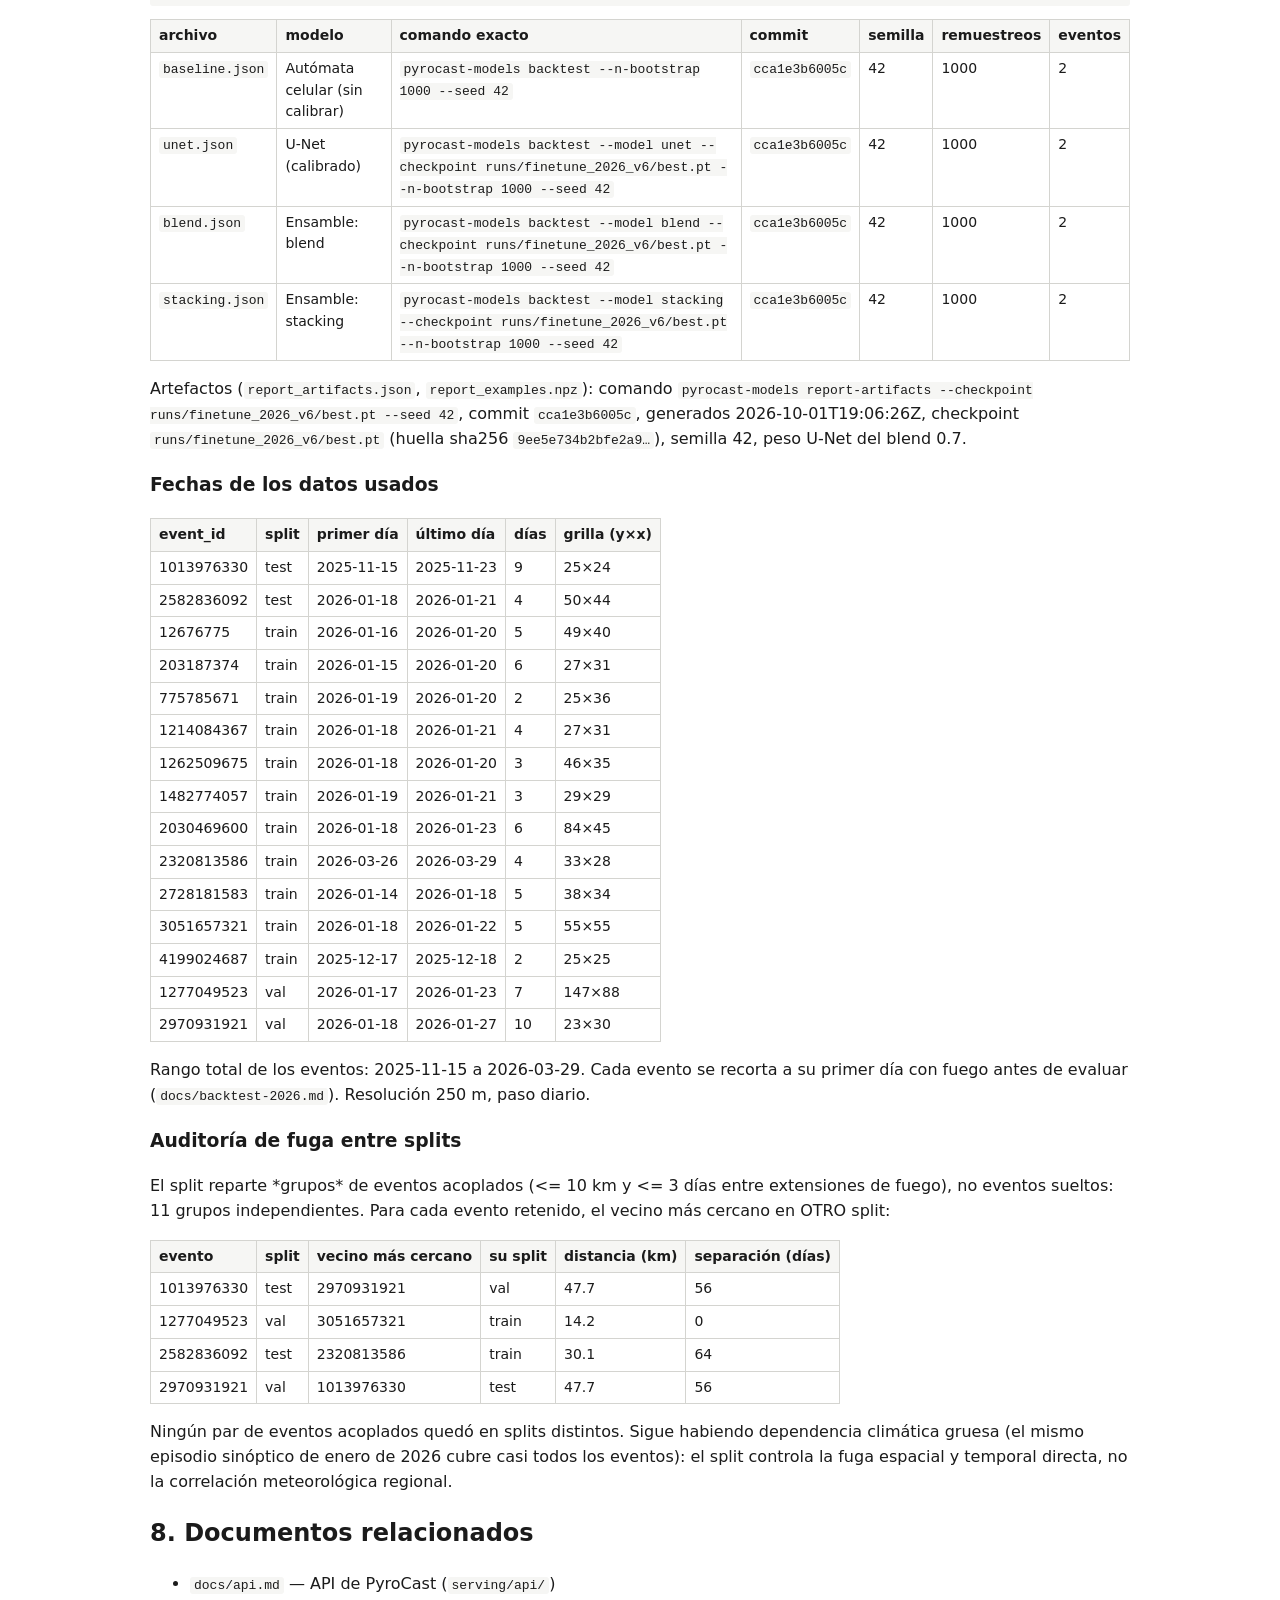
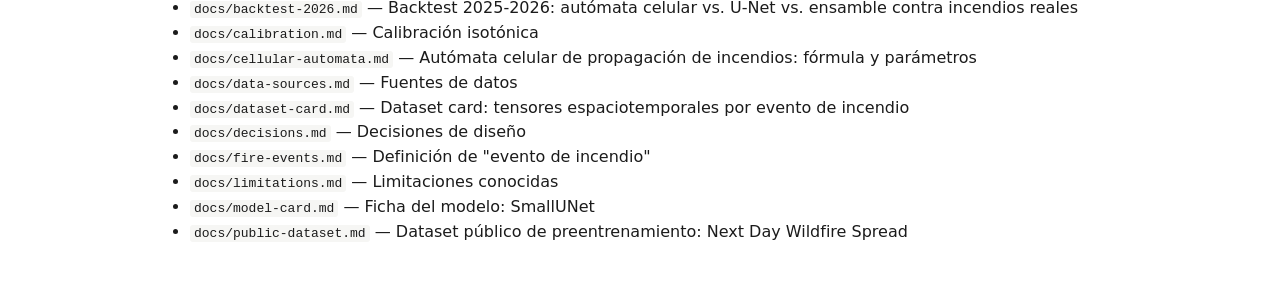
==== commit ce80d9d4: "docs/results: rerun on corrected data; loader ignores unrelated JSON" ====
--- a/docs/results.html
+++ b/docs/results.html
@@ -18,5 +18,5 @@
 code,pre{background:var(--panel);padding:1px 4px;border-radius:3px;font-size:13px}
 pre{padding:10px;overflow-x:auto}
 blockquote{border-left:4px solid var(--line);margin:12px 0;padding:2px 12px;color:var(--muted)}
-</style></head><body><main><h1>Resultados de PyroCast</h1><p class="notice"><strong>Herramienta de investigación. No usar para decisiones operativas de combate de incendios sin validación de CONAF/SENAPRED.</strong></p><blockquote>Este documento lo genera <code>make report</code> a partir de <code>bench/results/</code> y <code>docs/</code>. Ningún número se escribió a mano. Léanse junto con <code>docs/limitations.md</code>.</blockquote><h2>1. Resumen</h2><p>Backtest sobre el split de test de incendios reales de Chile 2025-2026 (n = 2 eventos de test). Modelos con resultados: Autómata celular (sin calibrar), U-Net (calibrado), Ensamble: blend, Ensamble: stacking.</p><ul><li>IoU ↑: mejor Ensamble: blend (0.454 [0.390, 0.519]); intervalo solapado con Autómata celular (sin calibrar), U-Net (calibrado), Ensamble: stacking: <strong>diferencia no distinguible</strong> con este n.</li><li>Dice ↑: mejor Ensamble: blend (0.622 [0.561, 0.684]); intervalo solapado con Autómata celular (sin calibrar), U-Net (calibrado), Ensamble: stacking: <strong>diferencia no distinguible</strong> con este n.</li><li>Brier ↓: mejor Ensamble: blend (0.082 [0.074, 0.091]); intervalo solapado con Autómata celular (sin calibrar), U-Net (calibrado), Ensamble: stacking: <strong>diferencia no distinguible</strong> con este n.</li><li>ECE ↓: mejor Ensamble: blend (0.068 [0.024, 0.112]); intervalo solapado con Autómata celular (sin calibrar), U-Net (calibrado), Ensamble: stacking: <strong>diferencia no distinguible</strong> con este n.</li></ul><p>Con tan pocos eventos de test los intervalos bootstrap (remuestreo de valores por evento) son anchos o, con n pequeño, engañosamente angostos: <strong>esto no es una comparación estadísticamente robusta</strong>. Ver las secciones 2 y 5.</p><h2>2. Tabla comparativa</h2><h3>2.1 Backtest real 2026 (P12) y ensambles (P13)</h3><table><thead><tr><th>Métrica (media [IC 95 % bootstrap])</th><th>Autómata celular (sin calibrar)</th><th>U-Net (calibrado)</th><th>Ensamble: blend</th><th>Ensamble: stacking</th></tr></thead><tbody><tr><td>IoU ↑</td><td>0.380 [0.252, 0.508]</td><td>0.450 [0.352, 0.547]</td><td>0.454 [0.390, 0.519]</td><td>0.388 [0.334, 0.443]</td></tr><tr><td>Dice ↑</td><td>0.538 [0.403, 0.674]</td><td>0.614 [0.521, 0.707]</td><td>0.622 [0.561, 0.684]</td><td>0.557 [0.500, 0.614]</td></tr><tr><td>Brier ↓</td><td>0.110 [0.085, 0.135]</td><td>0.108 [0.081, 0.134]</td><td>0.082 [0.074, 0.091]</td><td>0.095 [0.084, 0.107]</td></tr><tr><td>ECE ↓</td><td>0.105 [0.079, 0.132]</td><td>0.090 [0.047, 0.133]</td><td>0.068 [0.024, 0.112]</td><td>0.126 [0.104, 0.149]</td></tr></tbody></table><h3>2.2 Test interno (P8)</h3><p>El 'split de test interno' del dataset de eventos de Chile <strong>es</strong> el conjunto evaluado en 2.1: <code>features.dataset.split</code> reserva esos eventos por evento (nunca por píxel) y el backtest los usa. <strong>No existe en <code>bench/results/</code> ningún resultado de un test interno distinto</strong> (p. ej. sobre el dataset público NDWS, que el U-Net nunca vio: se entrenó solo con eventos de Chile). No se rellena con números de fixtures sintéticos.</p><h3>2.3 Por evento</h3><table><thead><tr><th>event_id</th><th>modelo</th><th>IoU ↑</th><th>Dice ↑</th><th>Brier ↓</th><th>ECE ↓</th></tr></thead><tbody><tr><td>1013976330</td><td>Autómata celular (sin calibrar)</td><td>0.508</td><td>0.674</td><td>0.085</td><td>0.079</td></tr><tr><td>1013976330</td><td>U-Net (calibrado)</td><td>0.352</td><td>0.521</td><td>0.134</td><td>0.133</td></tr><tr><td>1013976330</td><td>Ensamble: blend</td><td>0.390</td><td>0.561</td><td>0.091</td><td>0.112</td></tr><tr><td>1013976330</td><td>Ensamble: stacking</td><td>0.334</td><td>0.500</td><td>0.107</td><td>0.149</td></tr><tr><td>2582836092</td><td>Autómata celular (sin calibrar)</td><td>0.252</td><td>0.403</td><td>0.135</td><td>0.132</td></tr><tr><td>2582836092</td><td>U-Net (calibrado)</td><td>0.547</td><td>0.707</td><td>0.081</td><td>0.047</td></tr><tr><td>2582836092</td><td>Ensamble: blend</td><td>0.519</td><td>0.684</td><td>0.074</td><td>0.024</td></tr><tr><td>2582836092</td><td>Ensamble: stacking</td><td>0.443</td><td>0.614</td><td>0.084</td><td>0.104</td></tr></tbody></table><figure><img src="[data-uri]" alt="IoU por evento de test y modelo (datos de bench/results/)."><figcaption>IoU por evento de test y modelo (datos de bench/results/).</figcaption></figure><h2>3. Calibración</h2><h3>3.1 U-Net: antes / después de la calibración isotónica (P11)</h3><table><thead><tr><th>conjunto</th><th>n celdas</th><th>Brier antes</th><th>Brier después</th><th>ECE antes</th><th>ECE después</th></tr></thead><tbody><tr><td>val (conjunto de AJUSTE del calibrador)</td><td>83826</td><td>0.0560</td><td>0.0369</td><td>0.1237</td><td>0.0000</td></tr><tr><td>test (fuera de muestra)</td><td>11400</td><td>0.0563</td><td>0.0334</td><td>0.1425</td><td>0.0265</td></tr></tbody></table><p>Pares (entrada del día d, máscara del día d+1) de un solo paso, el mismo contrato con que se entrenó y calibró. <strong>El ECE 'después' sobre val es estructuralmente ~0</strong> (el calibrador se ajusta sobre esos mismos datos, <code>docs/calibration.md</code>): solo la fila de test mide calibración fuera de muestra.</p><figure><img src="[data-uri]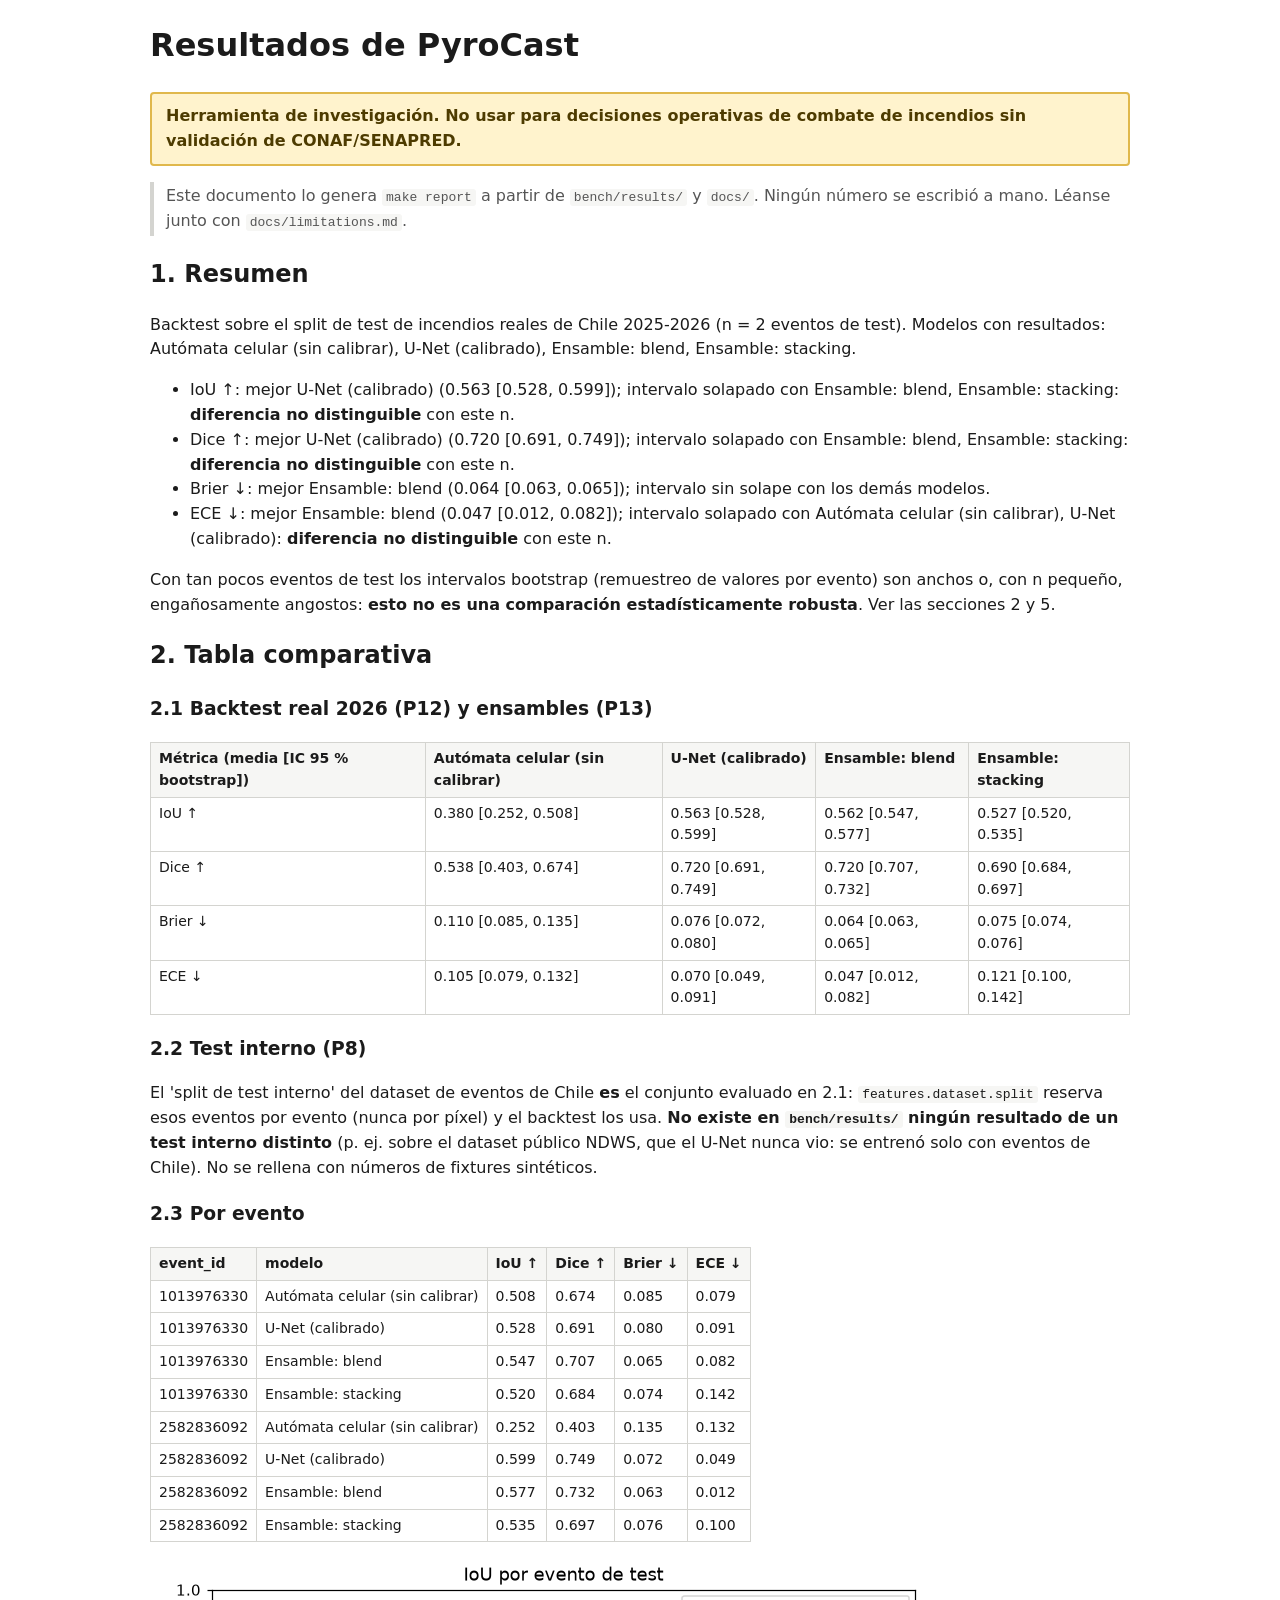
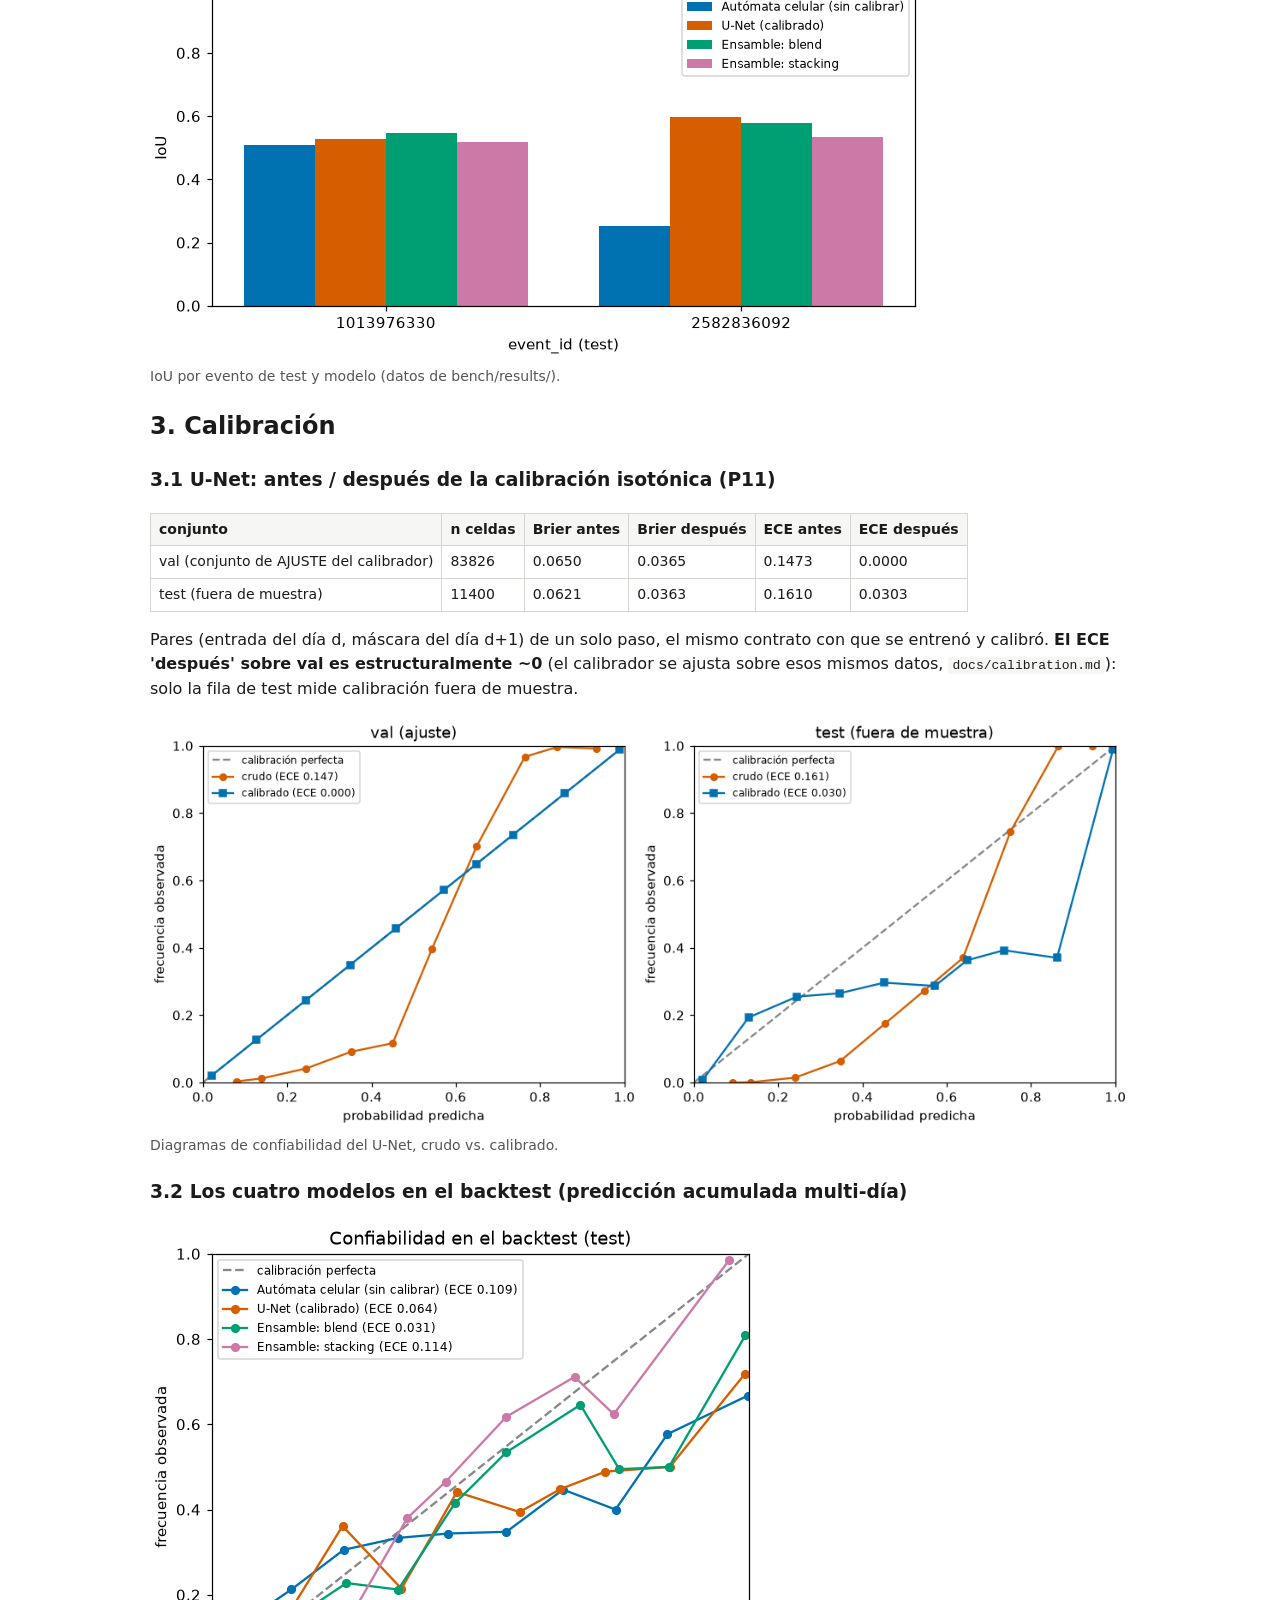
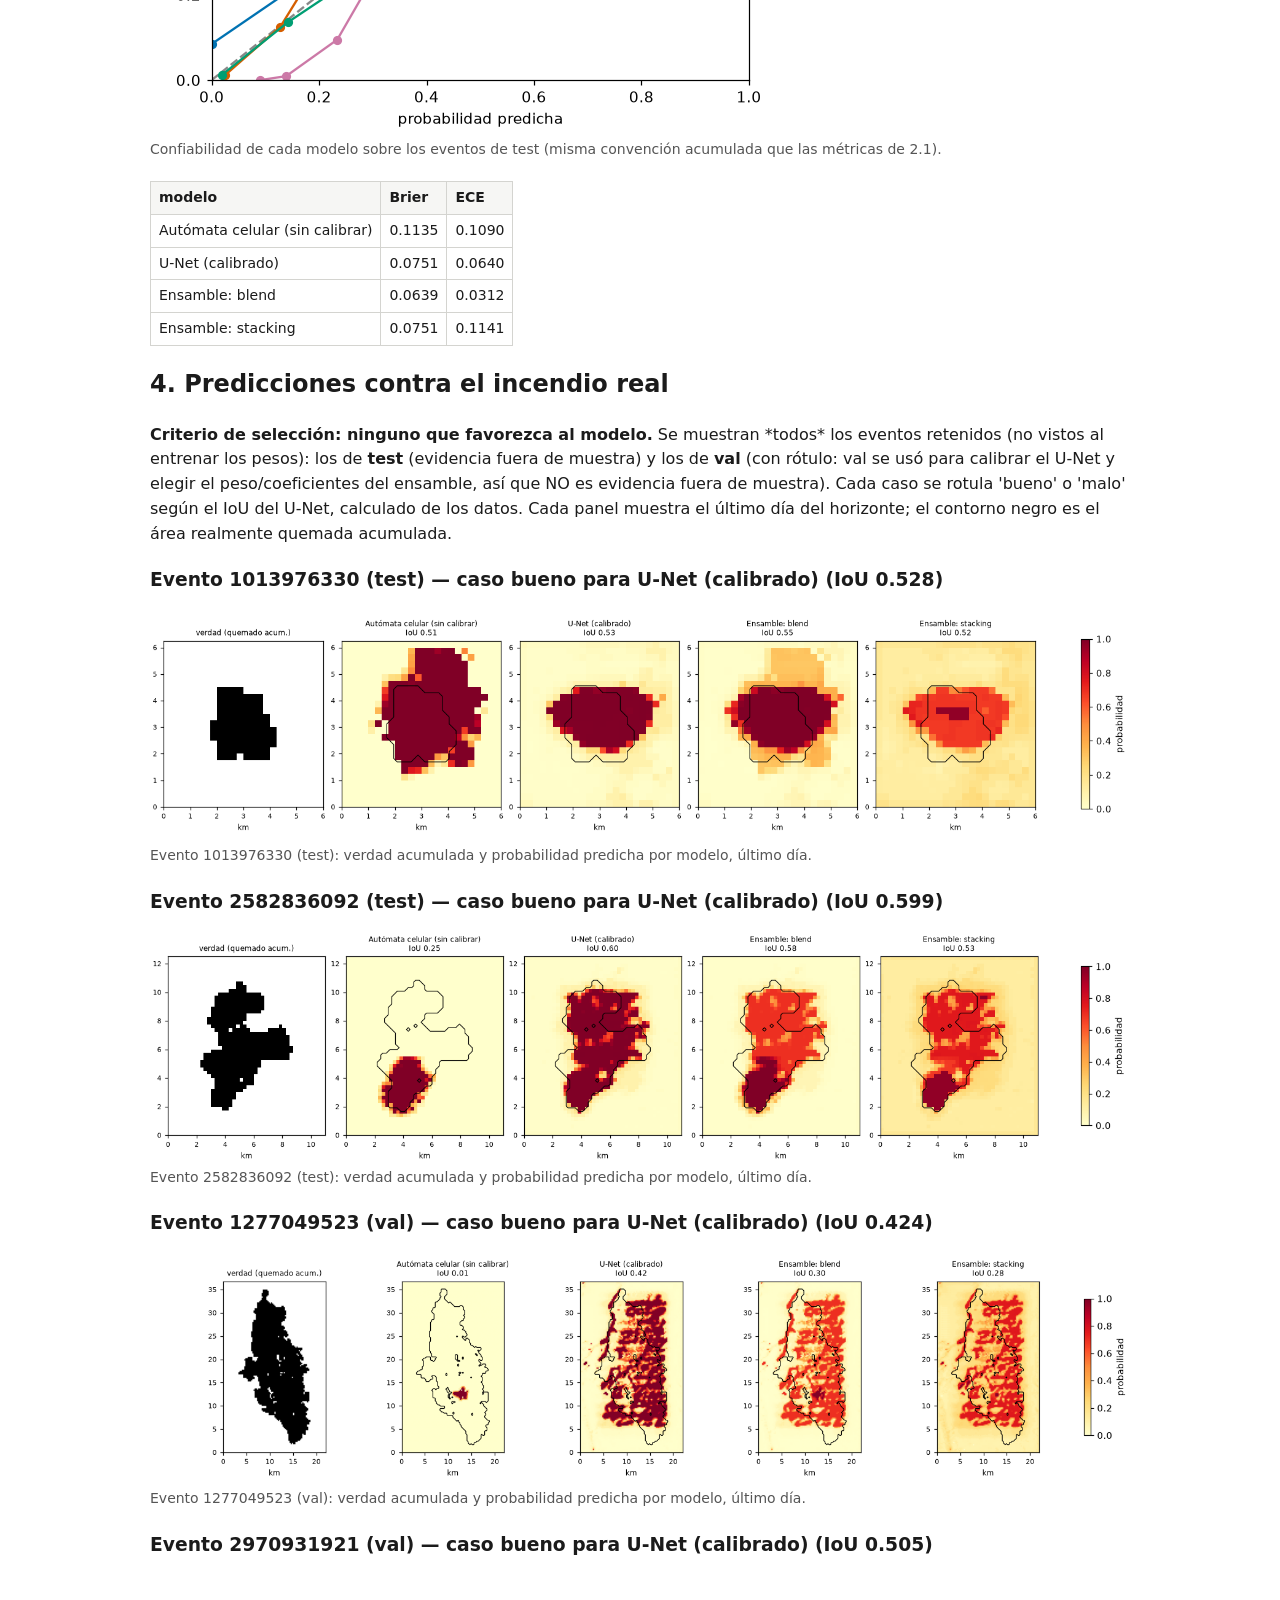
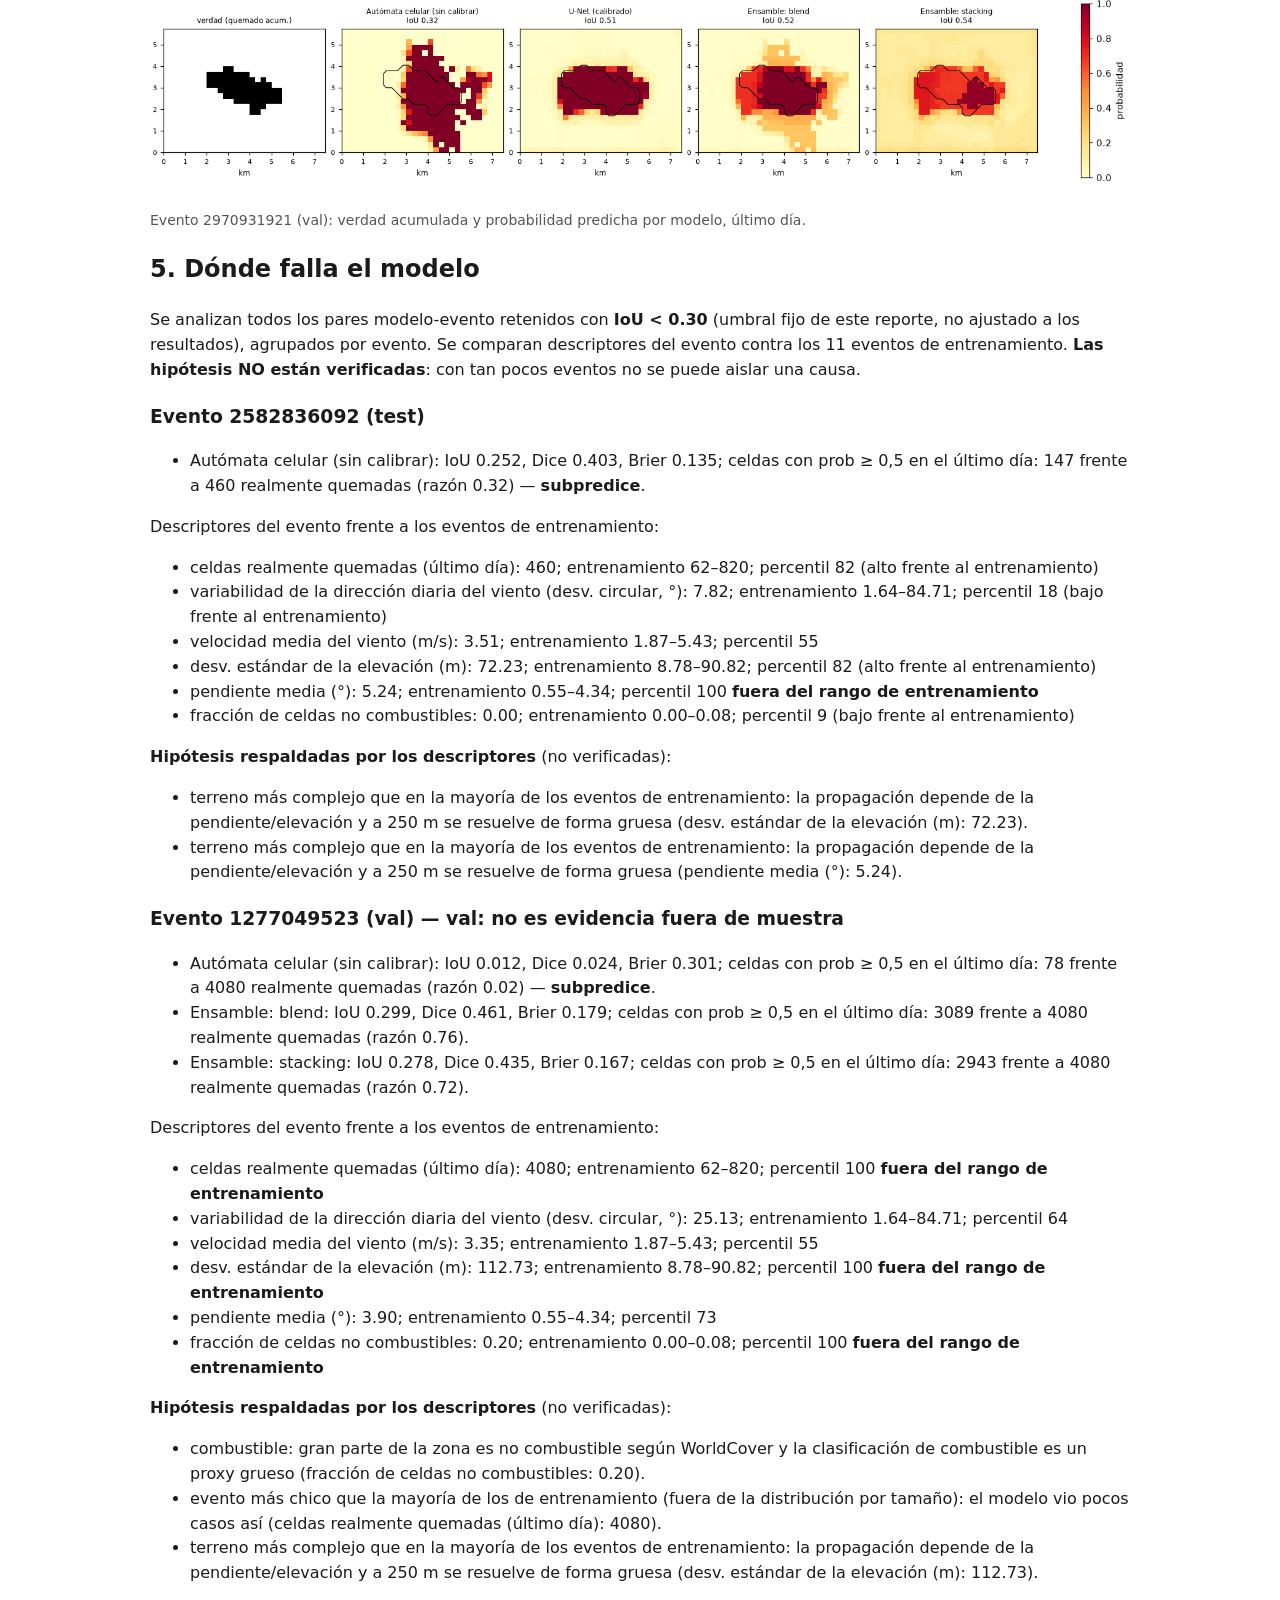
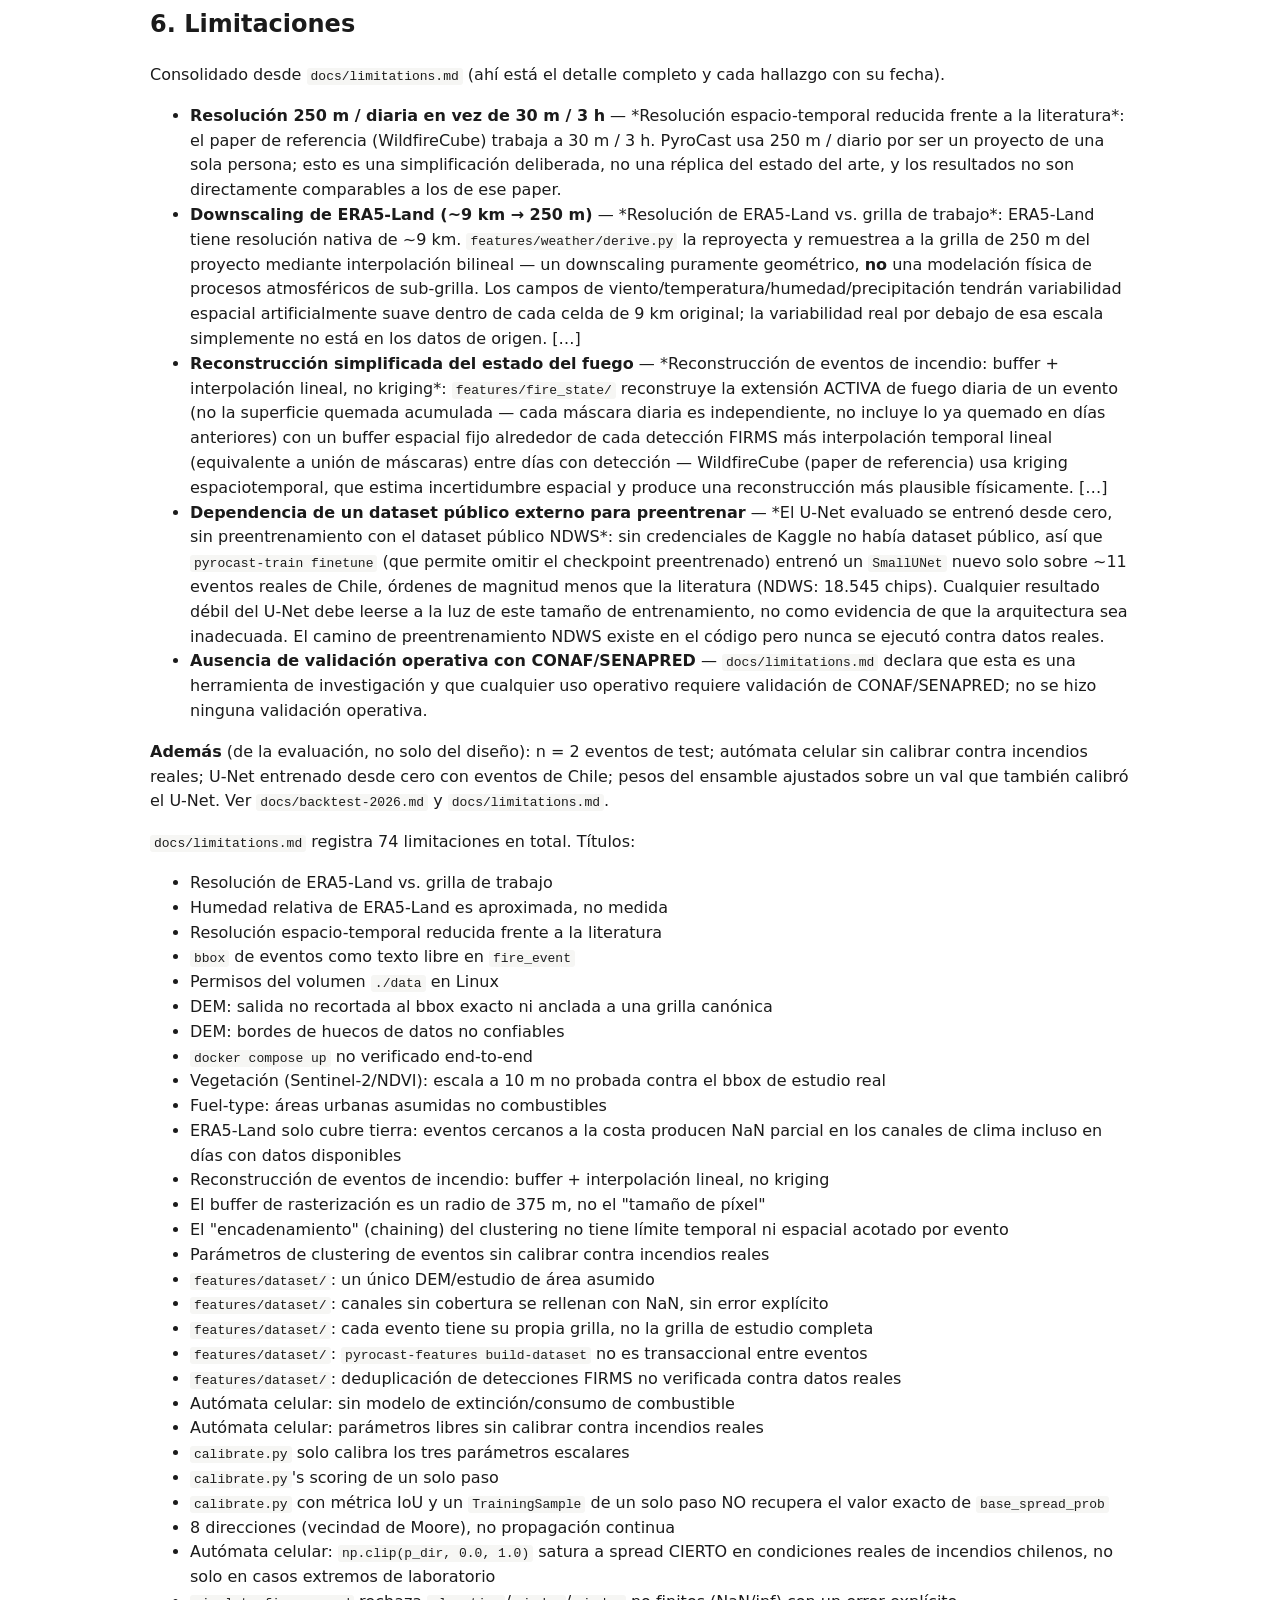
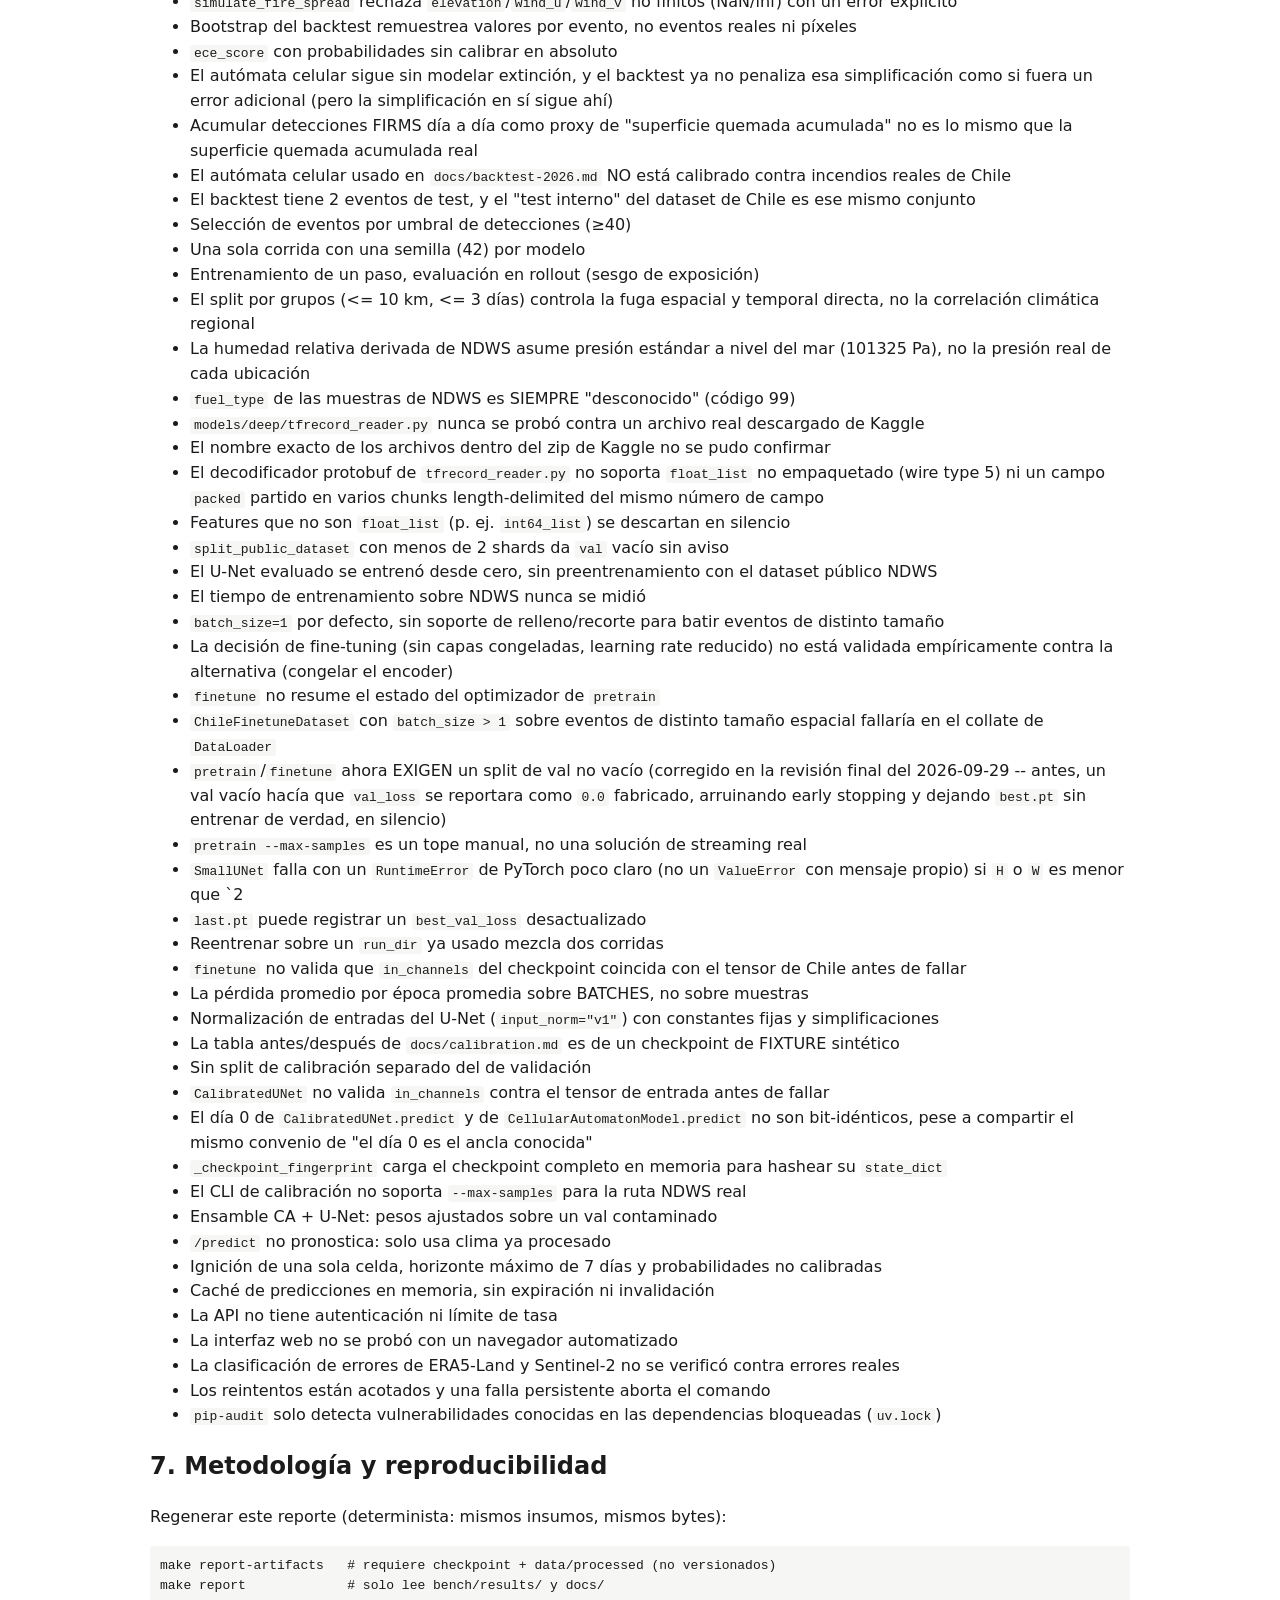
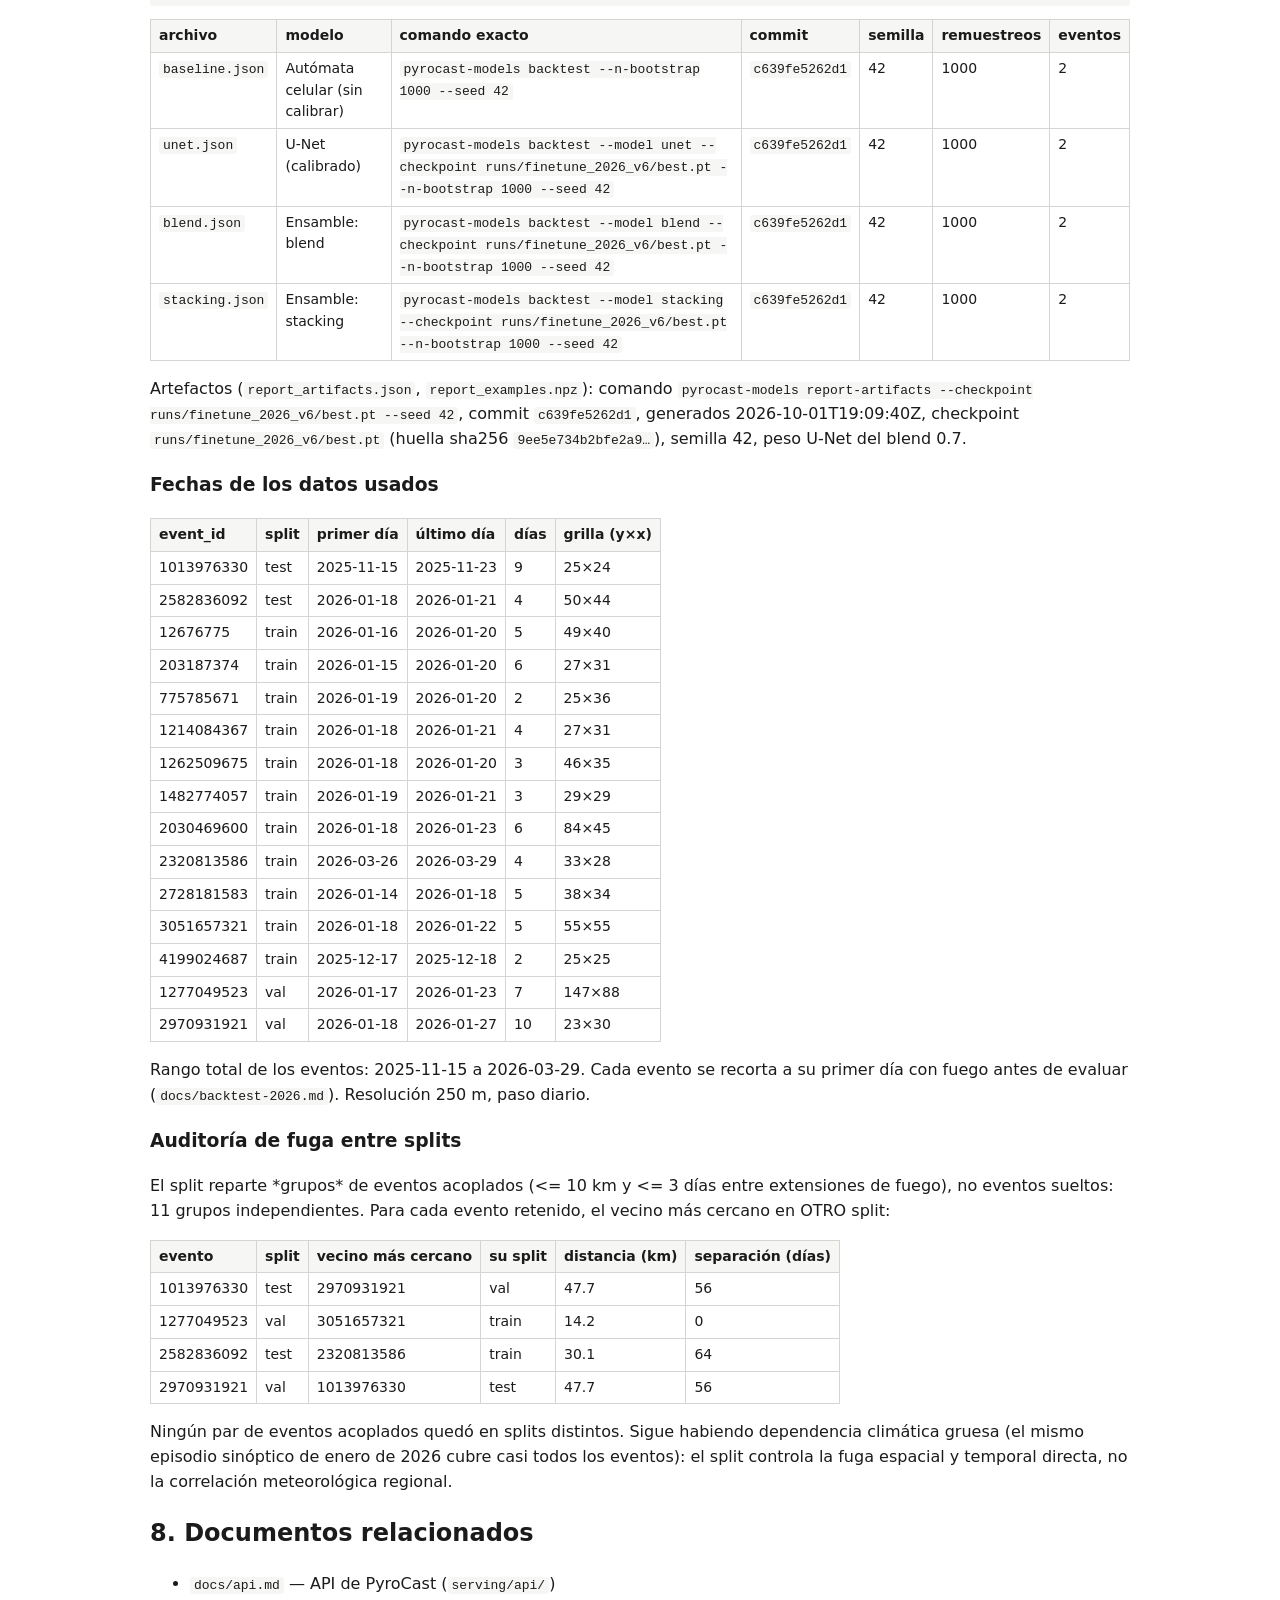
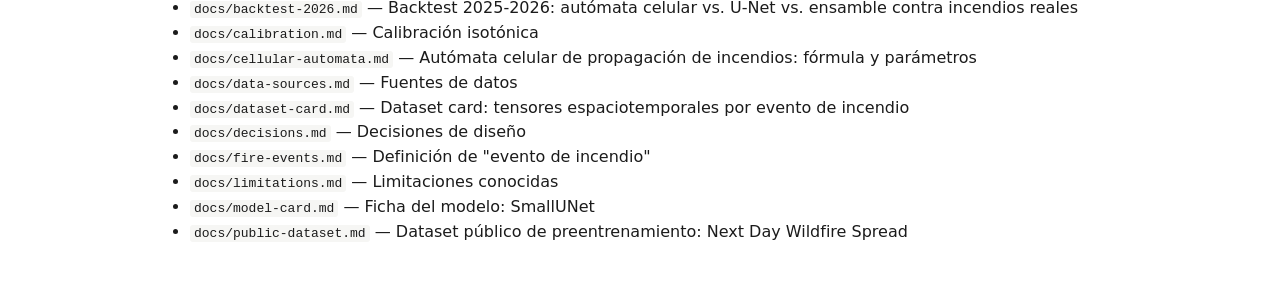
